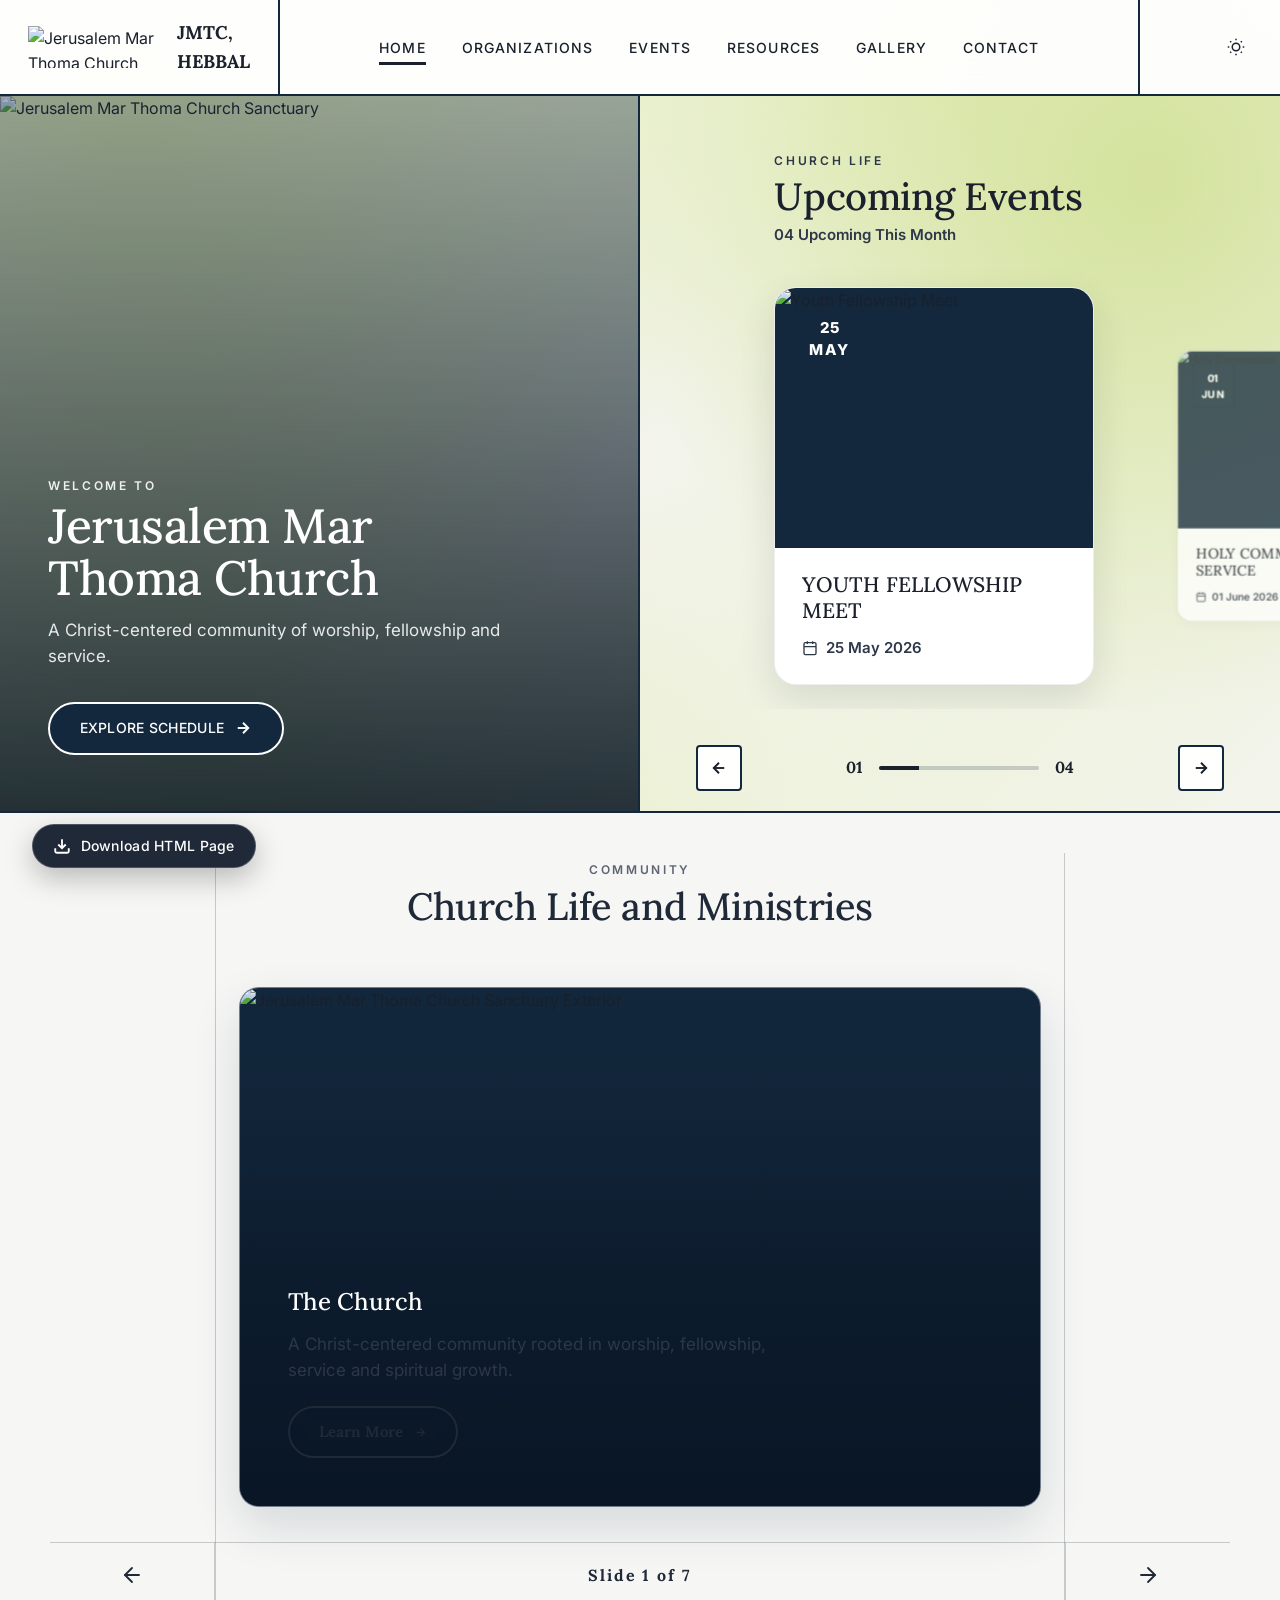
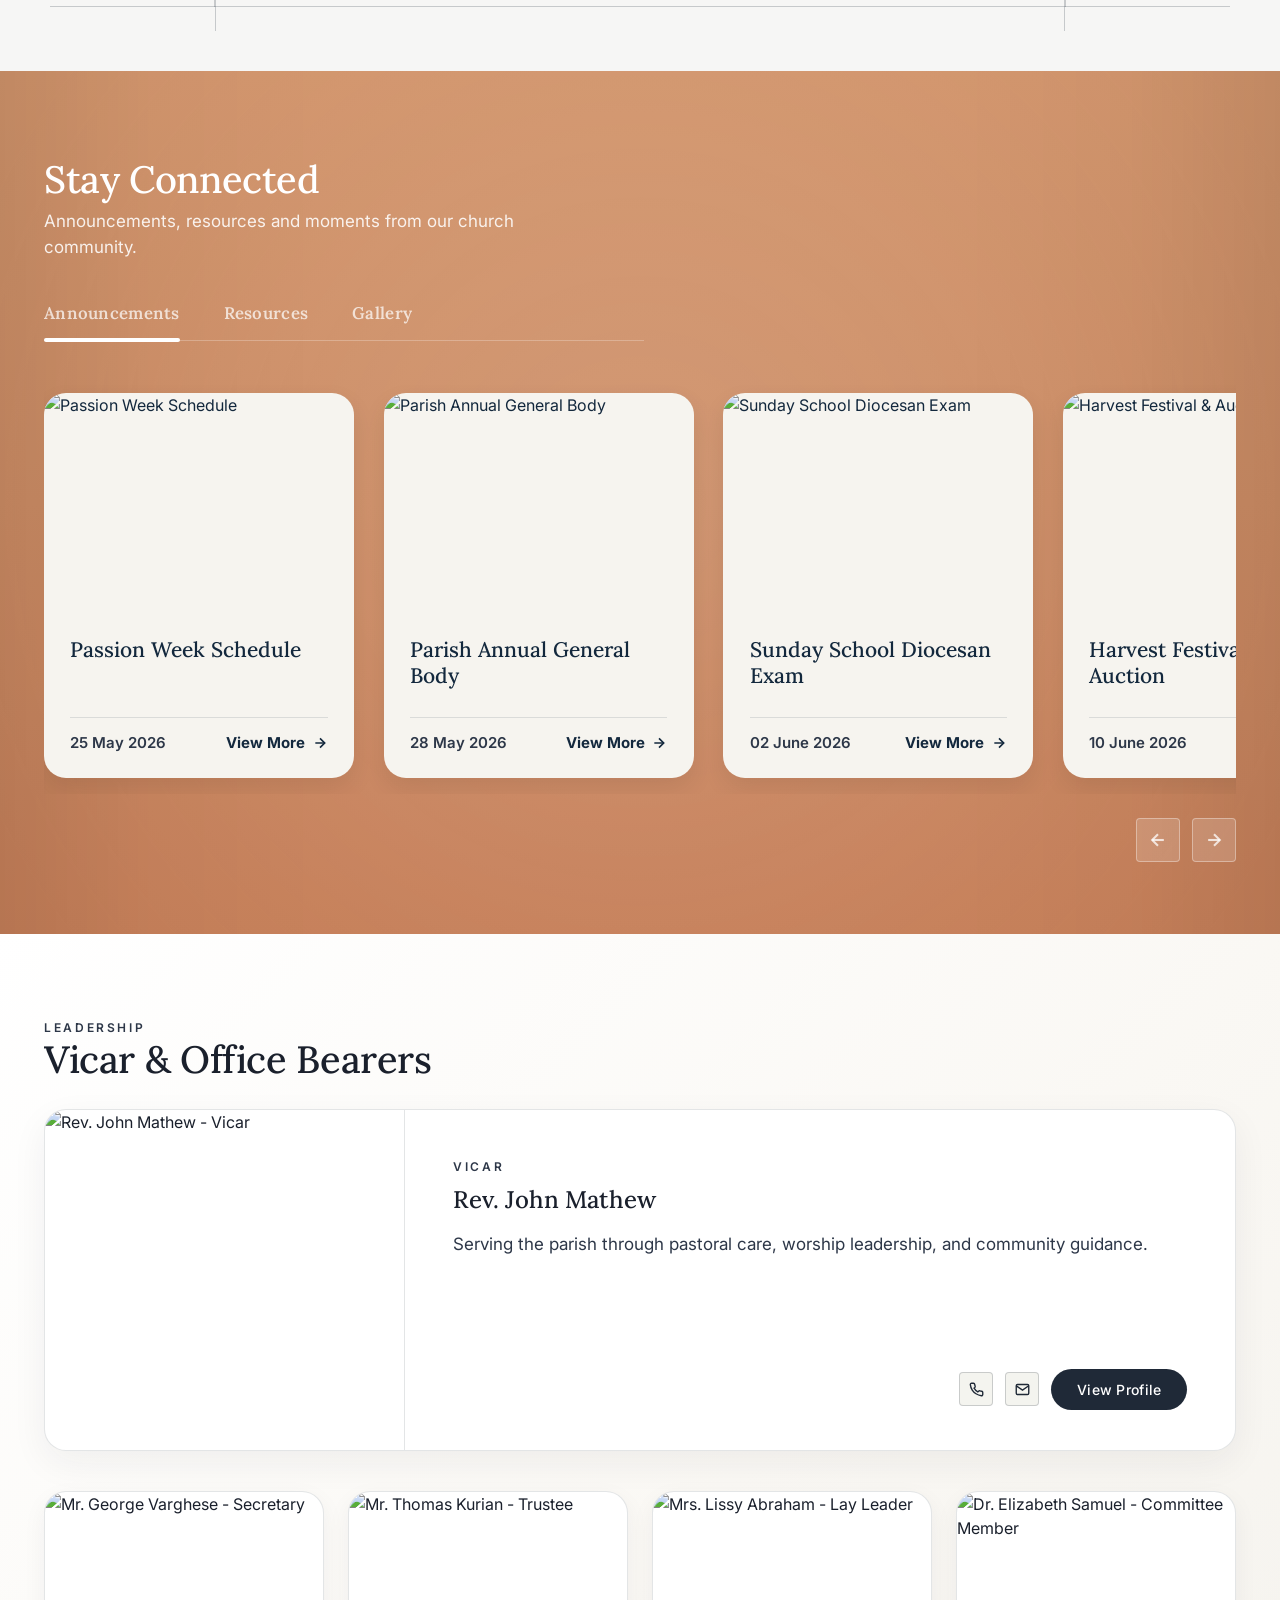
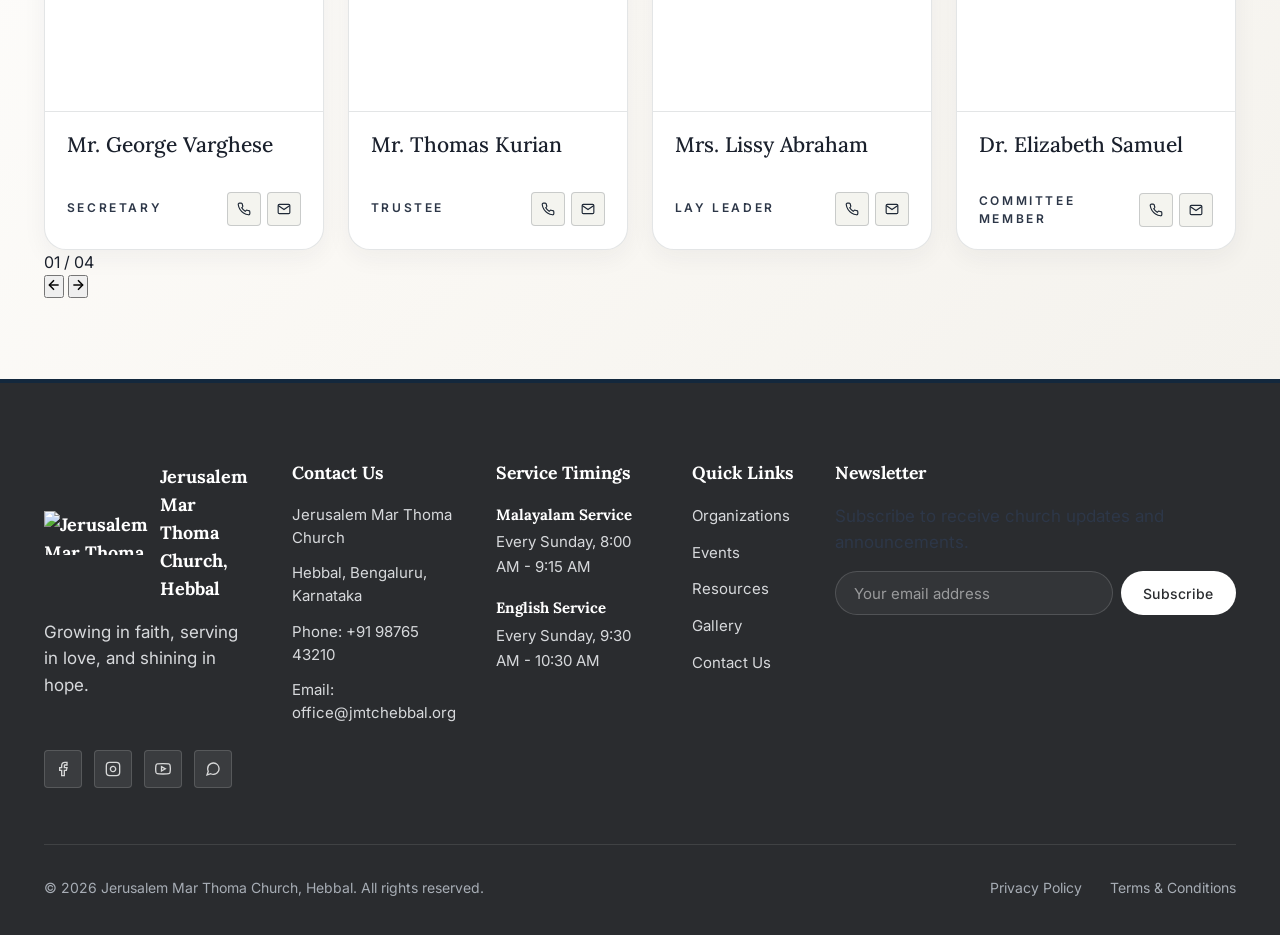
==== jmtc_hebbal_website.html @ cc69f57e "Add files via upload" ====
<!DOCTYPE html>
<html lang="en">
<head>
  <meta charset="UTF-8">
  <meta name="viewport" content="width=device-width, initial-scale=1.0">
  <title>Jerusalem Mar Thoma Church, Hebbal | Growing in Faith, Serving in Love</title>
  <meta name="description" content="Welcome to Jerusalem Mar Thoma Church, Hebbal. A serene, welcoming parish family growing in faith, serving in love, and shining in hope.">
  
  <!-- Google Fonts: Lora (Primary Display / Headings) & Inter (UI / Body) -->
  <link rel="preconnect" href="https://fonts.googleapis.com">
  <link rel="preconnect" href="https://fonts.gstatic.com" crossorigin>
  <link href="https://fonts.googleapis.com/css2?family=Lora:ital,wght@0,400;0,500;0,600;0,700;1,400;1,500&family=Inter:wght@400;500;600;700&display=swap" rel="stylesheet">
  
  <!-- Complete Standalone Stylesheet -->
  <style>
/* ==========================================================================
   ST. THOMAS MAR THOMA CHURCH - PREMIUM EDITORIAL WELLNESS DESIGN SYSTEM
   ========================================================================== */

:root {
  --color-bg-primary: rgba(221, 233, 168, 0.85);
  --color-bg-secondary: #F4F4EF;
  --color-dark-surface: #13283D;
  --color-text-primary: #1A202C;
  --color-text-secondary: #2D3748;
  --color-border: #13283D;
  --color-card-bg: rgba(255, 255, 255, 0.95);
  --color-accent-highlight: #C4D97A;

  --color-btn-primary-bg: #1F2937;
  --color-btn-primary-text: #FFFFFF;
  --color-btn-primary-hover: #111827;

  --font-heading: 'Lora', Georgia, serif;
  --font-body: 'Inter', system-ui, -apple-system, BlinkMacSystemFont, 'Segoe UI', Roboto, sans-serif;

  --container-max-width: 1240px;
  --radius-sm: 4px;
  --radius-md: 8px;
  --radius-lg: 22px;
  --radius-pill: 9999px;

  --shadow-sm: 0 4px 14px rgba(31, 41, 55, 0.04);
  --shadow-md: 0 8px 30px rgba(31, 41, 55, 0.08);
  --shadow-lg: 0 16px 42px rgba(31, 41, 55, 0.14);

  --transition-fast: 0.2s cubic-bezier(0.16, 1, 0.3, 1);
  --transition-medium: 0.35s cubic-bezier(0.16, 1, 0.3, 1);
}

[data-theme="dark"] {
  --color-bg-primary: #44496B;
  --color-bg-secondary: #44496B;
  --color-dark-surface: #69514C;
  --color-text-primary: #FFFFFF;
  --color-text-secondary: #E2E8F0;
  --color-text-muted: rgba(255, 255, 255, 0.65);
  --color-border: #C9ADA7;
  --color-card-bg: #69514C;
  --color-accent-highlight: #F2CCB8;

  --color-btn-primary-bg: #F2CCB8;
  --color-btn-primary-text: #44496B;
  --color-btn-primary-hover: #FFFFFF;
}

*, *::before, *::after {
  box-sizing: border-box;
  margin: 0;
  padding: 0;
}

html {
  font-size: 16px;
  scroll-behavior: smooth;
  -webkit-text-size-adjust: 100%;
}

body {
  font-family: var(--font-body);
  background-color: var(--color-bg-secondary);
  color: var(--color-text-primary);
  line-height: 1.55;
  font-weight: 400;
  -webkit-font-smoothing: antialiased;
  -moz-osx-font-smoothing: grayscale;
  overflow-x: hidden;
  position: relative;
  min-height: 100vh;
  transition: background-color var(--transition-medium), color var(--transition-medium);
}

:focus-visible {
  outline: 2.5px solid var(--color-accent-highlight) !important;
  outline-offset: 3px !important;
}

body::before {
  content: '';
  position: fixed;
  inset: 0;
  z-index: -1;
  pointer-events: none;
  background: 
    radial-gradient(circle at 10% 10%, rgba(221, 233, 168, 0.85) 0%, transparent 45%),
    radial-gradient(circle at 90% 20%, rgba(196, 217, 122, 0.6) 0%, transparent 40%),
    radial-gradient(circle at 50% 50%, rgba(244, 244, 239, 0.95) 0%, transparent 60%),
    radial-gradient(circle at 15% 85%, rgba(221, 233, 168, 0.7) 0%, transparent 45%),
    linear-gradient(135deg, #F4F4EF 0%, #E8F0C8 45%, #F4F4EF 100%);
  background-attachment: fixed;
}

[data-theme="dark"] body::before {
  background: 
    radial-gradient(circle at 25% 15%, rgba(105, 81, 76, 0.4) 0%, transparent 50%),
    radial-gradient(circle at 85% 10%, rgba(68, 73, 107, 0.8) 0%, transparent 45%),
    radial-gradient(circle at 55% 55%, rgba(171, 144, 139, 0.3) 0%, transparent 55%),
    linear-gradient(135deg, #44496B 0%, #383D59 50%, #44496B 100%);
  background-attachment: fixed;
}

h1, h2, h3, h4, h5, h6 {
  font-family: var(--font-heading);
  color: var(--color-text-primary);
  font-weight: 500;
  line-height: 1.1;
}

.primary-page-title, .hero-headline, .hero-overlay-title, .split-hero-title {
  font-family: var(--font-heading) !important;
  font-weight: 500 !important;
  font-size: 48px !important;
  line-height: 1.08 !important;
  letter-spacing: -0.01em !important;
}

@media (max-width: 767px) {
  .primary-page-title, .hero-headline, .hero-overlay-title, .split-hero-title { font-size: 38px !important; line-height: 1.1 !important; }
}

.section-title, .section-header h2, .section-title-group h2, .community-editorial-title, .community-heading-editorial, .hero-events-title, .stay-connected-magazine-title, #services-heading, #team-heading, #community-heading {
  font-family: var(--font-heading) !important;
  font-weight: 500 !important;
  font-size: 38px !important;
  line-height: 1.1 !important;
  letter-spacing: -0.01em !important;
}

@media (max-width: 767px) {
  .section-title, .section-header h2, .section-title-group h2, .community-editorial-title, .community-heading-editorial, .hero-events-title, .stay-connected-magazine-title, #services-heading, #team-heading, #community-heading { font-size: 32px !important; line-height: 1.1 !important; }
}

.chapter-title-editorial, .community-showcase-frame h3, .overlay-title, .vicar-name {
  font-family: var(--font-heading) !important;
  font-size: 24px !important;
  font-weight: 500 !important;
  line-height: 1.2 !important;
}

/* Event & Leadership Card Titles: Desktop 21px, Mobile 20px, Lora Weight 500, Fixed Title Height for Alignment */
.hero-event-card-title, .mag-card-title, .bearer-name {
  font-family: var(--font-heading) !important;
  font-size: 21px !important;
  font-weight: 500 !important;
  line-height: 1.25 !important;
  color: var(--color-text-primary);
  margin-bottom: 0 !important;
  min-height: 56px !important;
  display: flex;
  align-items: flex-start;
}

@media (max-width: 767px) {
  .hero-event-card-title, .mag-card-title, .bearer-name {
    font-size: 20px !important;
    min-height: 52px !important;
  }
}

.sub-title, .sub-label-eyebrow, .hero-eyebrow, .hero-eyebrow-text, .eyebrow-label, .community-eyebrow-editorial, .brand-category, .vicar-role, .bearer-role {
  font-family: var(--font-body) !important;
  font-size: 12px !important;
  font-weight: 600 !important;
  letter-spacing: 0.22em !important;
  text-transform: uppercase !important;
  color: var(--color-text-secondary);
}

p, .body-text, .hero-subtitle, .hero-subcopy, .chapter-desc-editorial, .overlay-description, .community-showcase-frame p, .stay-connected-magazine-subcopy, .vicar-bio, .mag-card-excerpt {
  font-family: var(--font-body) !important;
  font-size: 17px !important;
  font-weight: 400 !important;
  line-height: 1.55 !important;
  color: var(--color-text-secondary);
}

.events-count-text, .hero-event-date-row, .mag-card-meta, .mag-card-link, .service-time, .badge-day, .badge-month {
  font-family: var(--font-body) !important;
  font-size: 15px !important;
  line-height: 1.5 !important;
}

p { color: var(--color-text-secondary); font-size: 1rem; margin-bottom: 1rem; }
p:last-child { margin-bottom: 0; }

.btn, button, .hero-cta-btn, .floating-download-btn, .btn-vicar-primary-cta {
  font-family: var(--font-body) !important;
  font-weight: 500 !important;
  font-size: 14px !important;
  letter-spacing: 0.02em !important;
}

.nav-link, .brand-title, .magazine-nav-tab {
  font-family: var(--font-body) !important;
  font-size: 14px !important;
  font-weight: 500 !important;
  letter-spacing: 0.08em !important;
}
a { color: var(--color-text-primary); text-decoration: none; transition: color var(--transition-fast); }
img { max-width: 100%; height: auto; display: block; object-fit: cover; }

.container {
  width: 100%;
  max-width: var(--container-max-width);
  margin-left: auto;
  margin-right: auto;
  padding-left: 1.5rem;
  padding-right: 1.5rem;
}

.section-padding { padding-top: 5rem; padding-bottom: 5rem; }

.btn {
  display: inline-flex;
  align-items: center;
  justify-content: center;
  gap: 0.5rem;
  font-family: var(--font-heading);
  font-size: 0.9375rem;
  font-weight: 700;
  padding: 0.8rem 1.6rem;
  border-radius: var(--radius-pill);
  border: 2px solid var(--color-border);
  cursor: pointer;
  transition: all var(--transition-fast);
  white-space: nowrap;
}

.btn-primary { background-color: var(--color-btn-primary-bg); color: var(--color-btn-primary-text); }
.btn-primary:hover { background-color: var(--color-btn-primary-hover); color: #FFFFFF; transform: translateY(-2px); }

[data-theme="dark"] .btn-primary { background-color: #F2CCB8; color: #44496B; border-color: #F2CCB8; }
[data-theme="dark"] .btn-primary:hover { background-color: #FFFFFF; color: #44496B; }

/* Grid Navbar */
.grid-navbar {
  position: sticky; top: 0; left: 0; right: 0; z-index: 1000;
  background-color: var(--color-card-bg);
  backdrop-filter: blur(20px); -webkit-backdrop-filter: blur(20px);
  border-bottom: 2px solid var(--color-border);
}
[data-theme="dark"] .grid-navbar { background-color: #3A3E5B; border-bottom-color: rgba(201, 173, 167, 0.25); }

.nav-grid-container { display: grid; grid-template-columns: 280px 1fr 140px; align-items: stretch; width: 100%; }
.nav-grid-cell { padding: 1.15rem 1.75rem; display: flex; align-items: center; border-right: 2px solid var(--color-border); }
[data-theme="dark"] .nav-grid-cell { border-right-color: rgba(201, 173, 167, 0.25); }
.nav-grid-cell:last-child { border-right: none; justify-content: flex-end; }
.brand-logo { display: flex; align-items: center; gap: 0.85rem; }
.brand-logo-img { height: 42px; width: auto; object-fit: contain; }
.brand-name { font-family: var(--font-heading); font-weight: 800; font-size: 1.15rem; color: var(--color-text-primary); text-transform: uppercase; }
[data-theme="dark"] .brand-name { color: #FFFFFF; }
.nav-grid-menu { justify-content: center; }
.nav-menu { display: flex; align-items: center; gap: 2.25rem; list-style: none; }
.nav-link { font-family: var(--font-heading); font-size: 0.9375rem; font-weight: 700; text-transform: uppercase; letter-spacing: 0.06em; color: var(--color-text-primary); position: relative; padding: 0.35rem 0; }
[data-theme="dark"] .nav-link { color: #FFFFFF; }
[data-theme="dark"] .nav-link:hover, [data-theme="dark"] .nav-link.active { color: #F2CCB8; }
.nav-link.active::after { content: ''; position: absolute; bottom: -4px; left: 0; width: 100%; height: 3px; background-color: var(--color-text-primary); }
[data-theme="dark"] .nav-link.active::after { background-color: #F2CCB8; }
.nav-grid-actions { gap: 0.85rem; }
.theme-toggle-btn { width: 32px; height: 32px; padding: 0; border: none !important; background: transparent !important; box-shadow: none !important; display: inline-flex; align-items: center; justify-content: center; cursor: pointer; color: var(--color-text-primary); transition: color 0.2s ease, transform 0.2s ease; }
[data-theme="dark"] .theme-toggle-btn { background: transparent !important; border: none !important; color: #FFFFFF; }
.theme-toggle-btn:hover { background: transparent !important; color: #D89169; transform: scale(1.12); }
[data-theme="dark"] .theme-toggle-btn:hover { background: transparent !important; color: #F2CCB8; transform: scale(1.12); }
.sun-icon { display: block; } .moon-icon { display: none; }
[data-theme="dark"] .sun-icon { display: none; } [data-theme="dark"] .moon-icon { display: block; }
.hamburger-toggle { display: none; background: none; border: none; cursor: pointer; color: var(--color-text-primary); }
[data-theme="dark"] .hamburger-toggle { color: #FFFFFF; }

.mobile-menu-drawer { display: none; position: fixed; top: 4.5rem; left: 0; right: 0; background: var(--color-card-bg); padding: 1.75rem; z-index: 999; flex-direction: column; gap: 1.25rem; }
[data-theme="dark"] .mobile-menu-drawer { background: #3A3E5B; }
.mobile-menu-drawer.open { display: flex; }
.mobile-menu-list { list-style: none; display: flex; flex-direction: column; gap: 1rem; }

/* Split Hero Section */
.split-hero-section { width: 100%; border-bottom: 2px solid var(--color-border); }
[data-theme="dark"] .split-hero-section { background-color: #44496B; border-bottom-color: rgba(201, 173, 167, 0.25); }
.split-hero-grid { display: grid; grid-template-columns: 50% 50%; min-height: 640px; }
.hero-left-col { border-right: 2px solid var(--color-border); position: relative; overflow: hidden; display: flex; }
[data-theme="dark"] .hero-left-col { border-right-color: rgba(201, 173, 167, 0.25); }
.hero-image-wrap { position: relative; width: 100%; height: 100%; min-height: 640px; display: flex; align-items: flex-end; padding: 3.5rem 3rem; }
.hero-church-img { position: absolute; inset: 0; width: 100%; height: 100%; object-fit: cover; }
.hero-dark-gradient-overlay { position: absolute; inset: 0; background: linear-gradient(180deg, rgba(19, 40, 61, 0.38) 0%, rgba(10, 22, 35, 0.88) 100%); pointer-events: none; }
[data-theme="dark"] .hero-dark-gradient-overlay { background: linear-gradient(180deg, rgba(68, 73, 107, 0.35) 0%, rgba(46, 49, 63, 0.92) 100%); }
.hero-left-content { position: relative; z-index: 2; color: #FFFFFF; max-width: 480px; }
.hero-eyebrow-text { font-family: var(--font-heading); font-size: 1.15rem; color: rgba(255, 255, 255, 0.9); margin-bottom: 0.25rem; display: block; }
.hero-overlay-title { font-family: var(--font-heading); font-size: clamp(2.3rem, 3.8vw, 3.4rem); font-weight: 800; color: #FFFFFF; line-height: 1.08; margin-bottom: 0.85rem; }
.hero-subtitle { font-size: 1.05rem; color: rgba(255, 255, 255, 0.88); margin-bottom: 2rem; }
[data-theme="dark"] .hero-subtitle { color: rgba(255, 255, 255, 0.8); }

.hero-cta-btn { display: inline-flex; align-items: center; gap: 0.65rem; font-family: var(--font-heading); font-size: 0.9375rem; font-weight: 800; text-transform: uppercase; color: #FFFFFF; background-color: var(--color-dark-surface); border: 2px solid #FFFFFF; padding: 0.85rem 1.85rem; border-radius: var(--radius-pill); }
[data-theme="dark"] .hero-cta-btn { background-color: #F2CCB8; color: #44496B; border-color: #F2CCB8; }
.hero-cta-btn:hover { background-color: #FFFFFF; color: #13283D; }
[data-theme="dark"] .hero-cta-btn:hover { background-color: #FFFFFF; color: #44496B; }

.hero-right-col { padding: 3.5rem 0 0 0; display: flex; flex-direction: column; justify-content: space-between; background-color: var(--color-card-bg); overflow: hidden; position: relative; }
[data-theme="dark"] .hero-right-col { background-color: #44496B; }
.sub-label-eyebrow { font-size: 0.8125rem; text-transform: uppercase; letter-spacing: 0.16em; font-weight: 800; color: var(--color-text-secondary); display: block; margin-bottom: 0.35rem; }
[data-theme="dark"] .sub-label-eyebrow { color: #C9ADA7; }
.hero-events-header { padding: 0 0 0 calc((100% - 58%) / 2); margin-bottom: 1rem; }
.hero-events-title { font-size: clamp(2.1rem, 3vw, 2.7rem); font-weight: 800; color: var(--color-text-primary); margin-bottom: 0.25rem; }
[data-theme="dark"] .hero-events-title { color: #FFFFFF; }
.events-count-text { font-size: 0.9375rem; font-weight: 600; color: var(--color-text-secondary); }
[data-theme="dark"] .events-count-text { color: rgba(255, 255, 255, 0.78); }

.hero-events-carousel-viewport { overflow: hidden; width: 100%; flex-grow: 1; display: flex; align-items: center; padding: 1.5rem 0; position: relative; }
.hero-events-carousel-track { display: flex; gap: 2rem; padding-left: calc((100% - 58%) / 2); transition: transform 0.8s cubic-bezier(0.22, 1, 0.36, 1); width: 100%; align-items: center; }

.hero-event-card { flex: 0 0 58%; min-width: 320px; max-width: 420px; background-color: var(--color-bg-secondary); border: 2px solid var(--color-border); border-radius: var(--radius-md); overflow: hidden; cursor: pointer; display: flex; flex-direction: column; transform: scale(0.68); transform-origin: center center; opacity: 0.75; box-shadow: 0 4px 14px rgba(0, 0, 0, 0.05); transition: transform 0.8s cubic-bezier(0.22, 1, 0.36, 1), opacity 0.8s cubic-bezier(0.22, 1, 0.36, 1), box-shadow 0.8s cubic-bezier(0.22, 1, 0.36, 1); }
[data-theme="dark"] .hero-event-card { background-color: #69514C; border-color: rgba(201, 173, 167, 0.35); box-shadow: 0 6px 16px rgba(0, 0, 0, 0.2); }
.hero-event-card.active-center { transform: scale(1); opacity: 1; box-shadow: 0 14px 40px rgba(0, 0, 0, 0.12); }
[data-theme="dark"] .hero-event-card.active-center { box-shadow: 0 20px 45px rgba(0, 0, 0, 0.35); }
.hero-event-card.passed-prev { visibility: hidden !important; opacity: 0 !important; pointer-events: none !important; }
.hero-event-card.preview-next { visibility: visible !important; opacity: 0.75; }
.hero-event-card.active-center:hover { transform: scale(1.02); box-shadow: 0 18px 44px rgba(0, 0, 0, 0.16); }
.hero-event-card.preview-next:hover { transform: scale(0.72); opacity: 0.88; }

.hero-event-banner { position: relative; width: 100%; height: 260px; overflow: hidden; background-color: var(--color-dark-surface); border-bottom: 2px solid var(--color-border); }
[data-theme="dark"] .hero-event-banner { background-color: #44496B; border-bottom-color: rgba(201, 173, 167, 0.35); }
.hero-event-banner-img { width: 100%; height: 100%; object-fit: cover; }
.event-date-badge { position: absolute; top: 1.25rem; left: 1.25rem; z-index: 5; background-color: var(--color-dark-surface); color: #FFFFFF; border: 2px solid var(--color-border); border-radius: var(--radius-sm); padding: 0.45rem 0.75rem; display: flex; flex-direction: column; align-items: center; }
[data-theme="dark"] .event-date-badge { background-color: #AB908B; color: #FFFFFF; border-color: #F2CCB8; }
.badge-day { font-family: var(--font-heading); font-size: 1.3rem; font-weight: 800; }
.badge-month { font-family: var(--font-heading); font-size: 0.6875rem; font-weight: 800; letter-spacing: 0.08em; }

.hero-event-card-body { padding: 1.5rem 1.65rem; display: flex; flex-direction: column; gap: 0.6rem; background-color: var(--color-card-bg); }
[data-theme="dark"] .hero-event-card-body { background-color: #69514C; }
.hero-event-card-title { font-family: var(--font-heading); font-size: 1.2rem; font-weight: 800; text-transform: uppercase; color: var(--color-text-primary); }
[data-theme="dark"] .hero-event-card-title { color: #FFFFFF; }
.hero-event-date-row { display: flex; align-items: center; gap: 0.5rem; font-size: 0.9375rem; font-weight: 600; color: var(--color-text-secondary); }
[data-theme="dark"] .hero-event-date-row { color: rgba(255, 255, 255, 0.78); }

.hero-events-controls-bar { display: flex; align-items: center; justify-content: space-between; padding: 1.25rem 3.5rem; margin-top: 1rem; border-top: 2px solid var(--color-border); width: 100%; }
[data-theme="dark"] .hero-events-controls-bar { border-top-color: rgba(201, 173, 167, 0.25); }
.hero-carousel-arrow { width: 46px; height: 46px; border-radius: var(--radius-sm); background: var(--color-card-bg); border: 2px solid var(--color-border); display: flex; align-items: center; justify-content: center; cursor: pointer; color: var(--color-text-primary); }
[data-theme="dark"] .hero-carousel-arrow { background-color: #69514C; border-color: rgba(201, 173, 167, 0.4); color: #FFFFFF; }
[data-theme="dark"] .hero-carousel-arrow:hover { background-color: #F2CCB8; color: #44496B; }
.hero-carousel-progress { display: flex; align-items: center; gap: 1rem; font-family: var(--font-heading); font-weight: 800; font-size: 1rem; color: var(--color-text-primary); }
[data-theme="dark"] .hero-carousel-progress { color: #FFFFFF; }
.hero-progress-track { width: 160px; height: 4px; background-color: rgba(19, 40, 61, 0.2); border-radius: 2px; overflow: hidden; position: relative; }
[data-theme="dark"] .hero-progress-track { background-color: rgba(255, 255, 255, 0.2); }
.hero-progress-fill-bar { position: absolute; top: 0; left: 0; bottom: 0; width: 25%; background-color: var(--color-text-primary); transition: width 0.35s ease; }
[data-theme="dark"] .hero-progress-fill-bar { background-color: #F2CCB8; }

.community-story-section { position: relative; width: 100%; border-bottom: none !important; background-color: #F6F6F5; }
[data-theme="dark"] .community-story-section { background-color: #44496B; border-bottom: none !important; }
.community-gallery-container { position: relative; width: 100%; max-width: 1320px; margin: 0 auto; padding: 2.5rem 2rem 4rem 2rem; }

.community-gallery-frame { position: relative; width: 100%; max-width: 1180px; margin: 0 auto; }
.community-header-centered { text-align: center; margin-bottom: 1.5rem; padding-top: 0.5rem; display: flex; flex-direction: column; align-items: center; position: relative; z-index: 2; }
.community-eyebrow-editorial { font-size: 0.8125rem; text-transform: uppercase; letter-spacing: 0.22em; font-weight: 700; color: #5D6472; display: block; margin-bottom: 0.4rem; }
[data-theme="dark"] .community-eyebrow-editorial { color: #C9ADA7; }
.community-heading-editorial { font-size: clamp(2.4rem, 4.2vw, 3.6rem); font-weight: 800; color: #1F2937; line-height: 1.1; letter-spacing: -0.025em; }
[data-theme="dark"] .community-heading-editorial { color: #FFFFFF; }

.gallery-grid-line { position: absolute; background-color: rgba(31, 41, 55, 0.22); z-index: 1; pointer-events: none; }
[data-theme="dark"] .gallery-grid-line { background-color: rgba(201, 173, 167, 0.35); }
.gallery-grid-line.line-v-left { left: 14%; top: 0; bottom: -24px; width: 1px; }
.gallery-grid-line.line-v-right { right: 14%; top: 0; bottom: -24px; width: 1px; }
.gallery-grid-line.line-h-mid { bottom: 64px; left: 0; right: 0; height: 1px; }
.gallery-grid-line.line-h-bottom { bottom: 0; left: 0; right: 0; height: 1px; }

.gallery-showcase-stage { padding: 2.25rem 0; display: flex; justify-content: center; width: 100%; }
.community-showcase-frame { position: relative; width: 68%; max-width: 900px; height: 520px; border-radius: 20px; overflow: hidden; box-shadow: 0 20px 48px rgba(19, 40, 61, 0.14); border: 1px solid rgba(255, 255, 255, 0.4); background-color: #13283D; z-index: 2; }
[data-theme="dark"] .community-showcase-frame { box-shadow: 0 24px 50px rgba(0, 0, 0, 0.4); border-color: rgba(201, 173, 167, 0.35); background-color: #2E313F; }

.community-story-chapter { position: absolute; inset: 0; width: 100%; height: 100%; opacity: 0; visibility: hidden; pointer-events: none; transition: opacity 0.85s cubic-bezier(0.22, 1, 0.36, 1), visibility 0.85s ease; }
.community-story-chapter.active-chapter { opacity: 1; visibility: visible; position: relative; pointer-events: auto; }
.community-showcase-img { width: 100%; height: 100%; object-fit: cover; object-position: center; transform: scale(1.04); transition: transform 1s cubic-bezier(0.22, 1, 0.36, 1); }
.community-story-chapter.active-chapter .community-showcase-img { transform: scale(1); }

.community-image-overlay { position: absolute; inset: 0; z-index: 2; background: linear-gradient(to top, rgba(8, 20, 35, 0.92) 0%, rgba(8, 20, 35, 0.60) 45%, rgba(8, 20, 35, 0.20) 75%, rgba(8, 20, 35, 0.05) 100%); pointer-events: none; }
[data-theme="dark"] .community-image-overlay { background: linear-gradient(to top, rgba(26, 28, 42, 0.94) 0%, rgba(26, 28, 42, 0.65) 45%, rgba(26, 28, 42, 0.25) 75%, rgba(26, 28, 42, 0.05) 100%); }

.community-showcase-content { position: absolute; left: 48px; bottom: 48px; right: 48px; z-index: 3; max-width: 500px; text-align: left; color: #FFFFFF; }
.chapter-num-editorial { display: none !important; }
.chapter-title-editorial { font-size: clamp(2.1rem, 3.2vw, 3rem); font-weight: 800; color: #FFFFFF; margin-bottom: 0.85rem; line-height: 1.1; text-align: left; }
.chapter-desc-editorial { font-size: 1.05rem; color: rgba(255, 255, 255, 0.9); line-height: 1.6; margin-bottom: 1.4rem; max-width: 480px; text-align: left; }
.showcase-cta { display: inline-flex; align-items: center; gap: 0.45rem; font-family: var(--font-heading); font-size: 0.8125rem; font-weight: 600; color: #FFFFFF; background-color: rgba(255, 255, 255, 0.14); backdrop-filter: blur(8px); border: 1.2px solid rgba(255, 255, 255, 0.55); padding: 0.45rem 1.15rem; border-radius: var(--radius-pill); cursor: pointer; transition: all var(--transition-fast); text-decoration: none; white-space: nowrap; }
.showcase-cta:hover { background-color: #FFFFFF; color: #1F2937; border-color: #FFFFFF; transform: translateY(-1px); }

.gallery-nav-dock { display: flex; width: 100%; max-width: 1180px; margin: 0 auto; height: 64px; position: relative; z-index: 2; }
.gallery-nav-cell { height: 100%; display: flex; align-items: center; justify-content: center; background: transparent; border: none; color: #1F2937; transition: background-color 0.25s ease, color 0.25s ease; }
[data-theme="dark"] .gallery-nav-cell { color: #FFFFFF; }
.gallery-nav-cell.cell-left { width: 14%; cursor: pointer; border-right: 1px solid rgba(31, 41, 55, 0.22); }
[data-theme="dark"] .gallery-nav-cell.cell-left { border-right-color: rgba(201, 173, 167, 0.35); }
.gallery-nav-cell.cell-left:hover { background-color: rgba(31, 41, 55, 0.08); }
[data-theme="dark"] .gallery-nav-cell.cell-left:hover { background-color: rgba(201, 173, 167, 0.15); }
.gallery-nav-cell.cell-center { flex-grow: 1; }
.gallery-nav-cell.cell-right { width: 14%; cursor: pointer; border-left: 1px solid rgba(31, 41, 55, 0.22); }
[data-theme="dark"] .gallery-nav-cell.cell-right { border-left-color: rgba(201, 173, 167, 0.35); }
.gallery-nav-cell.cell-right:hover { background-color: rgba(31, 41, 55, 0.08); }
[data-theme="dark"] .gallery-nav-cell.cell-right:hover { background-color: rgba(201, 173, 167, 0.15); }

.community-counter { font-family: var(--font-heading); font-size: 1rem; font-weight: 700; letter-spacing: 0.12em; color: #1F2937; }
[data-theme="dark"] .community-counter { color: #FFFFFF; }
.community-arrow-btn { width: 46px; height: 46px; border-radius: 999px; background-color: #FFFFFF; border: 1px solid rgba(31, 41, 55, 0.14); color: #1F2937; display: inline-flex; align-items: center; justify-content: center; cursor: pointer; transition: background-color 0.25s ease, color 0.25s ease; }
.community-arrow-btn:hover { background-color: #1F2937; color: #FFFFFF; }
[data-theme="dark"] .community-arrow-btn { background-color: #69514C; border-color: rgba(201, 173, 167, 0.35); color: #FFFFFF; }
[data-theme="dark"] .community-arrow-btn:hover { background-color: #F2CCB8; color: #44496B; }

.community-pill-cta { display: inline-flex; align-items: center; gap: 0.65rem; font-family: var(--font-heading); font-size: 0.9375rem; font-weight: 700; color: #1F2937; background-color: transparent; border: 2px solid #1F2937; padding: 0.8rem 1.85rem; border-radius: var(--radius-pill); cursor: pointer; }
[data-theme="dark"] .community-pill-cta { color: #FFFFFF; border-color: #C9ADA7; }
[data-theme="dark"] .community-pill-cta:hover { background-color: #C9ADA7; color: #44496B; }

.chapter-visual-right { width: 100%; height: 440px; overflow: hidden; border-radius: var(--radius-lg); box-shadow: 0 20px 45px rgba(31, 41, 55, 0.12); border: 2px solid var(--color-border); }
[data-theme="dark"] .chapter-visual-right { border-color: rgba(201, 173, 167, 0.35); box-shadow: 0 20px 45px rgba(0, 0, 0, 0.35); }
.community-floating-image { width: 100%; height: 100%; object-fit: cover; }

.community-nav-top-right { display: flex; align-items: center; justify-content: flex-end; margin-bottom: 1.25rem; width: 100%; max-width: 1140px; }
.community-nav-arrows { display: flex; align-items: center; gap: 0.75rem; }
.community-arrow-btn { width: 44px; height: 44px; border-radius: 999px; background-color: #FFFFFF; border: 1px solid rgba(31, 41, 55, 0.14); color: #1F2937; display: inline-flex; align-items: center; justify-content: center; cursor: pointer; box-shadow: 0 2px 8px rgba(31, 41, 55, 0.04); transition: all 0.25s ease; }
.community-arrow-btn svg { display: block; width: 18px; height: 18px; flex-shrink: 0; }
.community-arrow-btn:hover { background-color: #1F2937; color: #FFFFFF; border-color: #1F2937; transform: translateY(-1px); box-shadow: 0 6px 16px rgba(31, 41, 55, 0.14); }
[data-theme="dark"] .community-arrow-btn { background-color: #69514C; border: 1px solid rgba(201, 173, 167, 0.35); color: #FFFFFF; }
[data-theme="dark"] .community-arrow-btn:hover { background-color: #F2CCB8; color: #44496B; border-color: #F2CCB8; }

/* Stay Connected Section */
.stay-connected-section { position: relative; width: 100%; border: none !important; background: transparent; }
[data-theme="dark"] .stay-connected-section { border: none !important; }
.stay-connected-viewport { position: relative; width: 100%; padding: 5.5rem 0 4.5rem 0; background: linear-gradient(180deg, #D2956C 0%, #CC8B63 50%, #C67F59 100%); color: #FFFFFF; overflow: hidden; }
.stay-connected-viewport::before { content: ""; position: absolute; inset: 0; background: linear-gradient(90deg, rgba(0, 0, 0, 0.08) 0%, rgba(0, 0, 0, 0.02) 12%, transparent 25%, transparent 75%, rgba(0, 0, 0, 0.02) 88%, rgba(0, 0, 0, 0.08) 100%); pointer-events: none; z-index: 1; }
.stay-connected-viewport::after { content: ""; position: absolute; top: 50%; left: 50%; width: 120%; height: 140%; transform: translate(-50%, -50%) scale(1); background: radial-gradient(circle at center, rgba(255, 255, 255, 0.10) 0%, rgba(255, 255, 255, 0.06) 30%, rgba(255, 255, 255, 0.02) 55%, transparent 75%); pointer-events: none; z-index: 1; animation: ambientGlowPulse 10s ease-in-out infinite alternate; }
@keyframes ambientGlowPulse { 0% { transform: translate(-50%, -50%) scale(1); opacity: 0.8; } 100% { transform: translate(-50%, -50%) scale(1.1); opacity: 1; } }
[data-theme="dark"] .stay-connected-viewport { background: linear-gradient(180deg, #69514C 0%, #5E4742 50%, #543E3A 100%); }
[data-theme="dark"] .stay-connected-viewport::after { background: radial-gradient(circle at center, rgba(242, 204, 184, 0.12) 0%, rgba(242, 204, 184, 0.07) 30%, rgba(242, 204, 184, 0.02) 55%, transparent 75%); }
.stay-connected-container { position: relative; display: flex; flex-direction: column; align-items: flex-start; z-index: 2; }
.stay-connected-header-left { text-align: left; max-width: 100%; margin-bottom: 2.75rem; width: 100%; }
.stay-connected-magazine-title { font-size: clamp(2.4rem, 4.2vw, 3.5rem); font-weight: 800; color: #FFFFFF; margin-bottom: 0.4rem; }
.stay-connected-magazine-subcopy { font-size: 1.0625rem; color: rgba(255, 255, 255, 0.88); max-width: 500px; margin-bottom: 2.25rem; }
[data-theme="dark"] .stay-connected-magazine-subcopy { color: rgba(255, 255, 255, 0.8); }
.stay-connected-magazine-nav { display: flex; align-items: center; gap: 2.75rem; border-bottom: 1.5px solid rgba(255, 255, 255, 0.25); padding-bottom: 0.65rem; width: 100%; max-width: 600px; }
.stay-connected-mag-tab { background: transparent !important; border: none !important; padding: 0.35rem 0; cursor: pointer; position: relative; color: rgba(255, 255, 255, 0.72); }
[data-theme="dark"] .stay-connected-mag-tab { color: rgba(255, 255, 255, 0.65); }
.mag-tab-text { font-family: var(--font-heading); font-size: 1.05rem; font-weight: 600; }
[data-theme="dark"] .stay-connected-mag-tab.active { color: #FFFFFF; }
.mag-active-underline { position: absolute; bottom: -0.75rem; left: 0; width: 100%; height: 3.5px; background-color: #FFFFFF; border-radius: 2px; opacity: 0; transform: scaleX(0); }
[data-theme="dark"] .mag-active-underline { background-color: #F2CCB8; }
.stay-connected-mag-tab.active .mag-active-underline { opacity: 1; transform: scaleX(1); animation: magPulse 2.5s ease-in-out infinite; }
@keyframes magPulse { 0% { opacity: 1; } 50% { opacity: 0.6; } 100% { opacity: 1; } }

.stay-connected-carousel-stage { width: 100%; position: relative; }
.stay-connected-mag-panel { display: none; opacity: 0; transform: translateY(12px); transition: opacity 0.5s ease; }
.stay-connected-mag-panel.active-panel { display: block; opacity: 1; transform: translateY(0); }
.mag-carousel-viewport { overflow: hidden; width: 100%; padding: 0.5rem 0 1rem 0; }
.mag-carousel-track { display: flex; gap: 1.85rem; transition: transform 0.5s cubic-bezier(0.25, 1, 0.5, 1); width: 100%; }

.mag-content-card { flex: 0 0 310px; max-width: 330px; background-color: #F6F4EF; color: #13283D; border-radius: var(--radius-lg); border: none !important; box-shadow: 0 10px 24px rgba(0, 0, 0, 0.08); overflow: hidden; cursor: pointer; display: flex; flex-direction: column; transition: transform 0.35s ease; }
[data-theme="dark"] .mag-content-card { background-color: #FFFFFF; color: #44496B; box-shadow: 0 12px 30px rgba(0, 0, 0, 0.25); }
.mag-card-hero-image-wrap { width: 100%; height: 220px; overflow: hidden; position: relative; }
.mag-card-img { width: 100%; height: 100%; object-fit: cover; }
.mag-card-body { padding: 1.5rem 1.65rem; display: flex; flex-direction: column; justify-content: space-between; flex-grow: 1; gap: 1.5rem; }
.mag-card-title { font-family: var(--font-heading); font-size: 1.2rem; font-weight: 800; color: #13283D; }
[data-theme="dark"] .mag-card-title { color: #44496B; }
.mag-card-footer-row { display: flex; align-items: center; justify-content: space-between; padding-top: 0.85rem; border-top: 1.5px solid rgba(19, 40, 61, 0.12); }
[data-theme="dark"] .mag-card-footer-row { border-top-color: rgba(105, 81, 76, 0.15); }
.mag-card-meta { font-size: 0.84375rem; font-weight: 600; color: var(--color-text-secondary); }
[data-theme="dark"] .mag-card-meta { color: #69514C; }
.mag-card-link { display: inline-flex; align-items: center; gap: 0.4rem; font-family: var(--font-heading); font-size: 0.875rem; font-weight: 700; color: #13283D; }
[data-theme="dark"] .mag-card-link { color: #44496B; }
[data-theme="dark"] .mag-content-card:hover .mag-card-link { color: #F2CCB8; }

.mag-carousel-controls { display: flex; align-items: center; justify-content: flex-end; gap: 0.75rem; margin-top: 1.5rem; width: 100%; }
.mag-arrow-btn { width: 44px; height: 44px; border-radius: var(--radius-sm); background: rgba(255, 255, 255, 0.15); border: 1.5px solid rgba(255, 255, 255, 0.35); display: flex; align-items: center; justify-content: center; cursor: pointer; color: rgba(255, 255, 255, 0.75); }
[data-theme="dark"] .mag-arrow-btn { background-color: rgba(255, 255, 255, 0.15); border-color: rgba(255, 255, 255, 0.35); color: #FFFFFF; }
[data-theme="dark"] .mag-arrow-btn:hover { background-color: #F2CCB8; color: #44496B; }

/* Leadership Section */
.team-section { position: relative; width: 100%; border-bottom: 2px solid var(--color-border); background: linear-gradient(135deg, #ffffff 0%, #faf8f4 55%, #f4f2ed 100%); }
[data-theme="dark"] .team-section { background: linear-gradient(135deg, #44496B 0%, #69514C 100%); border-bottom-color: rgba(201, 173, 167, 0.25); }

.vicar-hero-card { background-color: #FFFFFF; border: 1.5px solid rgba(31, 41, 55, 0.12); border-radius: var(--radius-lg); box-shadow: 0 12px 36px rgba(31, 41, 55, 0.06); overflow: hidden; display: grid; grid-template-columns: 360px 1fr; margin-bottom: 2.5rem; }
[data-theme="dark"] .vicar-hero-card { background-color: #FFFFFF; border-color: rgba(255, 255, 255, 0.2); box-shadow: 0 16px 40px rgba(0, 0, 0, 0.25); }
.vicar-image-wrap { width: 100%; height: 100%; min-height: 340px; border-right: 1.5px solid rgba(31, 41, 55, 0.12); }
.vicar-image { width: 100%; height: 100%; object-fit: cover; }
.vicar-info { padding: 3rem 3rem 2.5rem 3rem; display: flex; flex-direction: column; justify-content: center; }
.vicar-role { font-size: 0.8125rem; text-transform: uppercase; letter-spacing: 0.14em; font-weight: 700; color: var(--color-text-secondary); margin-bottom: 0.6rem; }
[data-theme="dark"] .vicar-role { color: #AB908B; }
.vicar-name { font-size: clamp(2rem, 3.2vw, 2.65rem); margin-bottom: 1rem; }
[data-theme="dark"] .vicar-name { color: #44496B; }
.vicar-bio { font-size: 1.0625rem; margin-bottom: 2rem; }
[data-theme="dark"] .vicar-bio { color: #69514C; }
.vicar-actions-row { display: flex; align-items: center; gap: 0.75rem; margin-top: auto; align-self: flex-end; }

.btn-vicar-primary-cta { font-family: var(--font-heading); font-size: 0.9375rem; font-weight: 700; color: #FFFFFF !important; background-color: #1F2937 !important; border: none !important; padding: 0.75rem 1.6rem !important; border-radius: 9999px !important; cursor: pointer; white-space: nowrap; }
[data-theme="dark"] .btn-vicar-primary-cta { background-color: #F2CCB8 !important; color: #44496B !important; }
[data-theme="dark"] .btn-vicar-primary-cta:hover { background-color: #FFFFFF !important; color: #44496B !important; }

.bearers-grid { display: grid; grid-template-columns: repeat(4, 1fr); gap: 1.5rem; }
.bearer-card { background-color: #FFFFFF; border: 1.5px solid rgba(31, 41, 55, 0.12); border-radius: var(--radius-lg); box-shadow: 0 8px 24px rgba(31, 41, 55, 0.05); overflow: hidden; display: flex; flex-direction: column; transition: transform 0.2s ease; }
[data-theme="dark"] .bearer-card { background-color: #FFFFFF; border-color: rgba(255, 255, 255, 0.2); box-shadow: 0 10px 28px rgba(0, 0, 0, 0.2); }
.bearer-image-wrap { width: 100%; height: 220px; overflow: hidden; border-bottom: 1.5px solid rgba(31, 41, 55, 0.12); }
.bearer-image { width: 100%; height: 100%; object-fit: cover; }
.bearer-info { padding: 1.25rem 1.35rem; display: flex; flex-direction: column; }
.bearer-name { font-family: var(--font-heading); font-size: 1.1rem; font-weight: 800; margin-bottom: 0.15rem; }
[data-theme="dark"] .bearer-name { color: #44496B; }
.bearer-role-row { display: flex; align-items: center; justify-content: space-between; margin-top: 0.25rem; }
.bearer-role { font-size: 0.875rem; color: var(--color-text-secondary); font-weight: 600; }
[data-theme="dark"] .bearer-role { color: #69514C; }
.bearer-actions { display: flex; align-items: center; gap: 0.4rem; }
.icon-btn-action { width: 34px; height: 34px; border-radius: var(--radius-sm); background-color: #F4F4EF; border: 1.5px solid rgba(31, 41, 55, 0.2); display: flex; align-items: center; justify-content: center; color: #1F2937; }
[data-theme="dark"] .icon-btn-action { background-color: #F4F4EF; border-color: rgba(68, 73, 107, 0.2); color: #44496B; }
[data-theme="dark"] .icon-btn-action:hover { background-color: #44496B; color: #FFFFFF; }

/* Footer */
.site-footer { background-color: #2A2C2F; color: #D7D9DC; border-top: 2px solid var(--color-border); padding-top: 5rem; padding-bottom: 2.25rem; }
[data-theme="dark"] .site-footer { background-color: #2E313F; color: rgba(255, 255, 255, 0.8); border-top-color: rgba(201, 173, 167, 0.25); }
.footer-grid { display: grid; grid-template-columns: 2fr 1.5fr 1.5fr 1fr 2fr; gap: 2.5rem; margin-bottom: 3.5rem; }
.footer-col h4 { font-family: var(--font-heading); font-size: 1.1rem; font-weight: 700; color: #FFFFFF; margin-bottom: 1.25rem; }
.footer-brand { display: flex; flex-direction: column; gap: 1rem; }
.footer-brand-logo { display: flex; align-items: center; gap: 0.75rem; font-family: var(--font-heading); font-size: 1.125rem; font-weight: 800; color: #FFFFFF; }
.footer-brand-logo-img { height: 44px; width: auto; object-fit: contain; }
.footer-tagline { color: #D7D9DC; font-size: 0.9375rem; line-height: 1.5; }
[data-theme="dark"] .footer-tagline { color: rgba(255, 255, 255, 0.8); }
.footer-contact-list, .footer-links-list { list-style: none; display: flex; flex-direction: column; gap: 0.75rem; }
.footer-contact-list li { color: #D7D9DC; font-size: 0.9375rem; }
[data-theme="dark"] .footer-contact-list li { color: rgba(255, 255, 255, 0.8); }
.footer-links-list a { color: #D7D9DC; font-size: 0.9375rem; transition: color 0.25s ease; }
[data-theme="dark"] .footer-links-list a { color: rgba(255, 255, 255, 0.8); }
.footer-links-list a:hover { color: #D8B07A; }
[data-theme="dark"] .footer-links-list a:hover { color: #F2CCB8; }
.service-timing-item { margin-bottom: 1.1rem; }
.service-timing-item .service-title { font-family: var(--font-heading); font-weight: 700; font-size: 0.9375rem; color: #FFFFFF; display: block; margin-bottom: 0.2rem; }
.service-timing-item .service-time { font-size: 0.875rem; color: #D7D9DC; }
[data-theme="dark"] .service-timing-item .service-time { color: rgba(255, 255, 255, 0.8); }
.newsletter-form { display: flex; flex-direction: column; gap: 0.75rem; margin-top: 0.75rem; }
.input-group { display: flex; gap: 0.5rem; }
.newsletter-input { flex-grow: 1; font-family: var(--font-body); font-size: 0.9375rem; padding: 0.7rem 1.1rem; border-radius: var(--radius-pill); border: 1.5px solid rgba(255, 255, 255, 0.15); background-color: #333538; color: #FFFFFF; outline: none; }
[data-theme="dark"] .newsletter-input { background-color: #3A3E50; border-color: rgba(255, 255, 255, 0.15); color: #FFFFFF; }
.newsletter-input::placeholder { color: rgba(255, 255, 255, 0.5); }
.newsletter-btn { padding: 0.7rem 1.4rem; font-family: var(--font-heading); font-size: 0.875rem; font-weight: 700; border-radius: var(--radius-pill); border: none; background-color: #FFFFFF; color: #2A2C2F; cursor: pointer; white-space: nowrap; }
[data-theme="dark"] .newsletter-btn { background-color: #F2CCB8; color: #44496B; }
[data-theme="dark"] .newsletter-btn:hover { background-color: #FFFFFF; color: #44496B; }
.social-links { display: flex; align-items: center; gap: 0.75rem; margin-top: 1.25rem; }
.social-icon { width: 38px; height: 38px; border-radius: var(--radius-sm); background: rgba(255, 255, 255, 0.08); border: 1px solid rgba(255, 255, 255, 0.15); display: flex; align-items: center; justify-content: center; color: rgba(255, 255, 255, 0.8); }
.social-icon:hover { background: #D8B07A; color: #2A2C2F; border-color: #D8B07A; }
[data-theme="dark"] .social-icon:hover { background: #F2CCB8; color: #2E313F; border-color: #F2CCB8; }
.footer-bottom { padding-top: 2rem; border-top: 1px solid rgba(255, 255, 255, 0.1); display: flex; align-items: center; justify-content: space-between; flex-wrap: wrap; gap: 1rem; font-size: 0.875rem; color: #A7ADB5; }
[data-theme="dark"] .footer-bottom { border-top-color: rgba(255, 255, 255, 0.12); color: rgba(255, 255, 255, 0.55); }
.footer-legal-links { display: flex; gap: 1.75rem; }
.footer-legal-links a { color: #A7ADB5; transition: color 0.25s ease; }
[data-theme="dark"] .footer-legal-links a { color: rgba(255, 255, 255, 0.55); }
[data-theme="dark"] .footer-legal-links a:hover { color: #F2CCB8; }

/* Universal Modals & Toast */
.modal-overlay { position: fixed; inset: 0; z-index: 2000; background: rgba(19, 40, 61, 0.65); backdrop-filter: blur(12px); -webkit-backdrop-filter: blur(12px); display: flex; align-items: center; justify-content: center; padding: 1.5rem; opacity: 0; pointer-events: none; transition: opacity 0.35s ease; }
[data-theme="dark"] .modal-overlay { background: rgba(46, 49, 63, 0.75); }
.modal-container { background: var(--color-card-bg); border: 2.5px solid var(--color-border); border-radius: var(--radius-lg); max-width: 680px; width: 100%; max-height: 90vh; overflow-y: auto; position: relative; transform: translateY(20px) scale(0.97); transition: transform 0.35s ease; }
[data-theme="dark"] .modal-container { background-color: #FFFFFF; border-color: #C9ADA7; color: #44496B; }
.modal-overlay.open { opacity: 1; pointer-events: auto; }
.modal-overlay.open .modal-container { transform: translateY(0) scale(1); }
.modal-close-btn { position: absolute; top: 1.25rem; right: 1.25rem; width: 36px; height: 36px; border-radius: var(--radius-sm); background: var(--color-card-bg); border: 2px solid var(--color-border); display: flex; align-items: center; justify-content: center; cursor: pointer; color: var(--color-text-primary); z-index: 10; }
[data-theme="dark"] .modal-close-btn { background-color: #F4F4EF; color: #44496B; border-color: rgba(68, 73, 107, 0.2); }
.modal-close-btn:hover { background: var(--color-dark-surface); color: #FFFFFF; }
[data-theme="dark"] .modal-close-btn:hover { background-color: #44496B; color: #FFFFFF; }
.modal-header-image { width: 100%; height: 240px; object-fit: cover; border-bottom: 2px solid var(--color-border); }
.modal-body { padding: 2rem; }
.modal-title { font-size: 1.75rem; margin-bottom: 0.75rem; }
[data-theme="dark"] .modal-title { color: #44496B; }
.modal-meta-bar { display: flex; gap: 1.25rem; padding-bottom: 1rem; margin-bottom: 1.25rem; border-bottom: 2px solid var(--color-border); font-size: 0.875rem; color: var(--color-text-secondary); flex-wrap: wrap; }
.modal-content-text { font-size: 1.0625rem; color: var(--color-text-secondary); line-height: 1.65; margin-bottom: 1.5rem; }
[data-theme="dark"] .modal-content-text { color: #69514C; }
.modal-footer-actions { display: flex; justify-content: flex-end; gap: 1rem; padding-top: 1rem; border-top: 2px solid var(--color-border); }

.toast-notification { position: fixed; bottom: 2rem; right: 2rem; background: var(--color-dark-surface); color: #FFFFFF; padding: 0.85rem 1.5rem; border-radius: var(--radius-pill); font-family: var(--font-heading); font-size: 0.9375rem; box-shadow: var(--shadow-lg); z-index: 3000; transform: translateY(100px); opacity: 0; transition: all 0.35s ease; }
[data-theme="dark"] .toast-notification { background-color: #F2CCB8; color: #44496B; }
.toast-notification.show { transform: translateY(0); opacity: 1; }

/* Floating Download Button */
.floating-download-btn {
  position: fixed;
  bottom: 2rem;
  left: 2rem;
  z-index: 2500;
  display: inline-flex;
  align-items: center;
  gap: 0.6rem;
  font-family: var(--font-heading);
  font-size: 0.875rem;
  font-weight: 700;
  color: #FFFFFF;
  background-color: #1F2937;
  border: 1.5px solid rgba(255, 255, 255, 0.2);
  padding: 0.65rem 1.25rem;
  border-radius: var(--radius-pill);
  box-shadow: 0 10px 28px rgba(0, 0, 0, 0.25);
  transition: all 0.25s ease;
  text-decoration: none;
}
.floating-download-btn:hover {
  background-color: #F2CCB8;
  color: #44496B;
  transform: translateY(-2px);
}
.heading-link-clean { position: relative; display: inline-block; color: inherit; text-decoration: none !important; border-bottom: none !important; cursor: pointer; transition: all 0.35s cubic-bezier(0.22, 1, 0.36, 1); padding: 0.15rem 0.6rem; margin: -0.15rem -0.6rem; border-radius: var(--radius-sm); }
.heading-link-clean::after { content: ''; position: absolute; bottom: 2px; left: 0.6rem; right: 0.6rem; height: 2px; background: linear-gradient(90deg, #D89169 0%, #E8B496 50%, #D89169 100%); border-radius: 2px; transform: scaleX(0); transform-origin: right center; transition: transform 0.4s cubic-bezier(0.22, 1, 0.36, 1); }
.heading-link-clean:hover { color: #D89169; transform: translateY(-2px); background-color: rgba(216, 145, 105, 0.08); }
.heading-link-clean:hover::after { transform: scaleX(1); transform-origin: left center; }
[data-theme="dark"] .heading-link-clean:hover { color: #F2CCB8; background-color: rgba(242, 204, 184, 0.12); }
[data-theme="dark"] .heading-link-clean::after { background: linear-gradient(90deg, #F2CCB8 0%, #FFFFFF 50%, #F2CCB8 100%); }

  .hero-right-col { background-color: transparent !important; backdrop-filter: none !important; -webkit-backdrop-filter: none !important; border: none !important; }
  .hero-events-controls-bar { border-top: none !important; background: transparent !important; }
  .hero-event-card { background-color: #FFFFFF !important; border: 1px solid rgba(31, 41, 55, 0.08) !important; border-radius: 22px !important; box-shadow: 0 6px 20px rgba(0, 0, 0, 0.05) !important; }
  .hero-event-card.active-center { box-shadow: 0 14px 36px rgba(31, 41, 55, 0.12) !important; }
  
@media (max-width: 1024px) {
  .nav-grid-container { grid-template-columns: 240px 1fr 100px; }
  .split-hero-grid { grid-template-columns: 1fr; }
  .hero-left-col { border-right: none; border-bottom: 2px solid var(--color-border); }
  .hero-image-wrap { min-height: 520px; padding: 2.5rem; }
  .hero-right-col { padding: 2.5rem 1.5rem 1.5rem 1.5rem; background: transparent !important; border: none !important; }
  .hero-event-card { flex: 0 0 84%; min-width: 320px; }
  .community-story-chapter { grid-template-columns: 45% 51%; }
  .bearers-grid { grid-template-columns: repeat(2, 1fr); }
  .footer-grid { grid-template-columns: repeat(2, 1fr); gap: 2rem; }
}

@media (max-width: 768px) {
  .nav-grid-container { grid-template-columns: 1fr auto !important; }
  .nav-grid-cell.nav-grid-brand { padding: 0.85rem 1.25rem !important; }
  .nav-grid-cell.nav-grid-actions { padding: 0.85rem 1.25rem !important; justify-content: flex-end !important; gap: 0.85rem !important; }
  .hamburger-toggle { margin: 0 !important; display: block !important; }
  .nav-grid-menu { display: none !important; }

  .stay-connected-header-left { padding-left: 1.25rem !important; padding-right: 1.25rem !important; margin-bottom: 1.5rem !important; }
  .stay-connected-magazine-title { margin-left: 0 !important; padding-left: 0 !important; }
  .stay-connected-magazine-subcopy { margin-left: 0 !important; padding-left: 0 !important; margin-bottom: 1.5rem !important; }

  .hero-events-carousel-viewport { width: 100% !important; overflow: hidden !important; padding: 0 !important; margin: 0 auto !important; box-sizing: border-box !important; background: transparent !important; border: none !important; box-shadow: none !important; }
  .hero-events-carousel-track { display: flex !important; flex-wrap: nowrap !important; gap: 0 !important; width: 100% !important; padding: 0 !important; margin: 0 !important; transition: transform 0.4s cubic-bezier(0.22, 1, 0.36, 1) !important; }
  .hero-event-card { flex: 0 0 100% !important; width: 100% !important; min-width: 100% !important; max-width: 100% !important; box-sizing: border-box !important; transform: none !important; opacity: 1 !important; margin: 0 !important; padding: 0 1.5rem !important; background: transparent !important; border: none !important; box-shadow: none !important; overflow: visible !important; }
  .hero-event-banner { width: 100% !important; height: 220px !important; border-radius: 24px 24px 0 0 !important; border-bottom: none !important; overflow: hidden !important; margin: 0 !important; padding: 0 !important; position: relative !important; }
  .hero-event-banner-img { width: 100% !important; height: 100% !important; object-fit: cover !important; display: block !important; border-radius: inherit !important; }
  .hero-event-card-body { width: 100% !important; border-radius: 0 0 24px 24px !important; background-color: var(--color-card-bg) !important; padding: 24px !important; margin: 0 !important; border: none !important; box-shadow: 0 10px 28px rgba(31, 41, 55, 0.08) !important; }
  [data-theme="dark"] .hero-event-card-body { background-color: #69514C !important; box-shadow: 0 12px 30px rgba(0, 0, 0, 0.3) !important; }
  [data-theme="dark"] .hero-event-card-title { color: #FFFFFF !important; }
  [data-theme="dark"] .hero-event-date-row { color: rgba(255, 255, 255, 0.9) !important; border-top-color: rgba(201, 173, 167, 0.25) !important; }
  .hero-events-controls-bar { padding: 0 1.5rem !important; margin-top: 36px !important; margin-bottom: 56px !important; border-top: none !important; background: transparent !important; display: flex !important; }
  .chapter-content-left { padding-right: 0; order: 2; }
  .chapter-visual-right { height: 260px; order: 1; }
  .stay-connected-magazine-nav { gap: 1.5rem; overflow-x: auto; scrollbar-width: none; padding: 0 1.25rem 0.65rem 1.25rem !important; border-bottom: 1.5px solid rgba(255, 255, 255, 0.25); margin-bottom: 1.75rem; width: 100%; }
  .stay-connected-mag-tab { opacity: 0.65; color: rgba(255, 255, 255, 0.75) !important; flex-shrink: 0; }
  .stay-connected-mag-tab.active { opacity: 1 !important; color: #FFFFFF !important; }
  .stay-connected-mag-tab.active .mag-tab-text { font-weight: 800 !important; color: #FFFFFF !important; font-size: 1.05rem; letter-spacing: -0.01em; text-shadow: 0 0 10px rgba(255, 255, 255, 0.4); }
  [data-theme="dark"] .stay-connected-mag-tab.active .mag-tab-text { color: #FFFFFF !important; text-shadow: 0 0 10px rgba(255, 255, 255, 0.5); }
  .stay-connected-mag-tab.active .mag-active-underline { opacity: 1 !important; transform: scaleX(1) !important; background-color: #FFFFFF !important; height: 3px !important; bottom: -0.65rem !important; }

  .stay-connected-container, .stay-connected-carousel-stage, .mag-carousel-viewport, .bearers-carousel-container { overflow: visible !important; width: 100% !important; position: relative; padding: 0 !important; margin: 0 !important; }
  .mag-carousel-track, .bearers-grid { display: flex !important; flex-wrap: nowrap !important; grid-template-columns: none !important; gap: 16px !important; width: 100% !important; overflow-x: auto !important; scroll-snap-type: x mandatory !important; scroll-behavior: smooth !important; -webkit-overflow-scrolling: touch !important; scrollbar-width: none !important; -ms-overflow-style: none !important; padding-left: calc(10vw) !important; padding-right: calc(10vw) !important; scroll-padding-inline: calc(10vw) !important; box-sizing: border-box !important; transform: none !important; }
  .mag-carousel-track::-webkit-scrollbar, .bearers-grid::-webkit-scrollbar { display: none !important; }
  .mag-content-card, .bearer-card { flex: 0 0 80vw !important; width: 80vw !important; min-width: 80vw !important; max-width: none !important; scroll-snap-align: center !important; scroll-snap-stop: always !important; box-sizing: border-box !important; margin: 0 !important; }
  .mag-carousel-controls, .bearers-mobile-controls { display: none !important; }
  .vicar-hero-card { grid-template-columns: 1fr; margin-bottom: 2rem; }
.global-cursor-glow { position: fixed; top: 50%; left: 50%; width: 650px; height: 650px; border-radius: 50%; pointer-events: none; z-index: 9999; background: radial-gradient(circle at center, rgba(216, 145, 105, 0.22) 0%, rgba(216, 145, 105, 0.10) 35%, rgba(216, 145, 105, 0.02) 65%, transparent 80%); transform: translate(-50%, -50%) scale(1); mix-blend-mode: soft-light; opacity: 0.85; animation: cursorGlowPulse 4s ease-in-out infinite alternate; will-change: left, top, transform, opacity; }
[data-theme="dark"] .global-cursor-glow { background: radial-gradient(circle at center, rgba(242, 204, 184, 0.18) 0%, rgba(242, 204, 184, 0.08) 35%, rgba(242, 204, 184, 0.02) 65%, transparent 80%); mix-blend-mode: screen; }
@keyframes cursorGlowPulse { 0% { transform: translate(-50%, -50%) scale(0.92); opacity: 0.7; } 50% { transform: translate(-50%, -50%) scale(1.08); opacity: 0.95; } 100% { transform: translate(-50%, -50%) scale(0.92); opacity: 0.7; } }
@media (max-width: 767px) {
  .global-cursor-glow { top: 50% !important; left: 50% !important; width: 90vw !important; height: 90vw !important; animation: cursorGlowPulseMobile 5s ease-in-out infinite alternate !important; }
  @keyframes cursorGlowPulseMobile { 0% { transform: translate(-50%, -50%) scale(0.85); opacity: 0.6; } 100% { transform: translate(-50%, -50%) scale(1.15); opacity: 0.92; } }
}
  </style>
</head>
<body>

  <!-- Global Pulsating Interactive Cursor / Ambient Glow Layer -->
  <div class="global-cursor-glow" id="globalCursorGlow" aria-hidden="true"></div>

  <!-- ==========================================================================
       1. HEADER / NAVIGATION (Architectural Grid Nav with Crest Logo)
       ========================================================================== -->
  <header class="site-header grid-navbar" role="banner">
    <div class="nav-grid-container">
      
      <!-- Left Cell: Logo & Church Name -->
      <div class="nav-grid-cell nav-grid-brand">
        <a href="#hero" class="brand-logo" aria-label="Jerusalem Mar Thoma Church Homepage">
          <img src="./assets/church_logo.png" alt="Jerusalem Mar Thoma Church Crest Logo" class="brand-logo-img">
          <span class="brand-name">JMTC, Hebbal</span>
        </a>
      </div>

      <!-- Center Cell: Navigation Links -->
      <div class="nav-grid-cell nav-grid-menu">
        <nav aria-label="Main Navigation">
          <ul class="nav-menu">
            <li><a href="#hero" class="nav-link active">Home</a></li>
            <li><a href="#community" class="nav-link">Organizations</a></li>
            <li><a href="#hero-events-col" class="nav-link">Events</a></li>
            <li><a href="#quick-access" class="nav-link">Resources</a></li>
            <li><a href="#quick-access" class="nav-link">Gallery</a></li>
            <li><a href="#footer" class="nav-link">Contact</a></li>
          </ul>
        </nav>
      </div>

      <!-- Right Cell: Header Actions (Dark Mode Toggle & Hamburger) -->
      <div class="nav-grid-cell nav-grid-actions">
        <button class="theme-toggle-btn" id="themeToggleBtn" aria-label="Toggle dark mode" title="Toggle dark mode">
          <svg class="sun-icon" width="18" height="18" viewBox="0 0 24 24" fill="none" stroke="currentColor" stroke-width="2"><circle cx="12" cy="12" r="5"/><line x1="12" y1="1" x2="12" y2="3"/><line x1="12" y1="21" x2="12" y2="23"/><line x1="4.22" y1="4.22" x2="5.64" y2="5.64"/><line x1="18.36" y1="18.36" x2="19.78" y2="19.78"/><line x1="1" y1="12" x2="3" y2="12"/><line x1="21" y1="12" x2="23" y2="12"/><line x1="4.22" y1="19.78" x2="5.64" y2="18.36"/><line x1="18.36" y1="5.64" x2="19.78" y2="4.22"/></svg>
          <svg class="moon-icon" width="18" height="18" viewBox="0 0 24 24" fill="none" stroke="currentColor" stroke-width="2"><path d="M21 12.79A9 9 0 1 1 11.21 3 7 7 0 0 0 21 12.79z"/></svg>
        </button>
        <button class="hamburger-toggle" id="hamburgerBtn" aria-label="Open navigation" aria-expanded="false">
          <svg width="24" height="24" viewBox="0 0 24 24" fill="none" stroke="currentColor" stroke-width="2" stroke-linecap="round">
            <line x1="3" y1="6" x2="21" y2="6"></line>
            <line x1="3" y1="12" x2="21" y2="12"></line>
            <line x1="3" y1="18" x2="21" y2="18"></line>
          </svg>
        </button>
      </div>
    </div>

    <!-- Mobile Navigation Drawer Panel -->
    <div class="mobile-menu-drawer" id="mobileMenuDrawer" aria-label="Mobile Navigation">
      <ul class="mobile-menu-list">
        <li><a href="#hero" class="nav-link">Home</a></li>
        <li><a href="#community" class="nav-link">Organizations</a></li>
        <li><a href="#hero-events-col" class="nav-link">Events</a></li>
        <li><a href="#quick-access" class="nav-link">Resources & Gallery</a></li>
        <li><a href="#footer" class="nav-link">Contact Us</a></li>
      </ul>
    </div>
  </header>

  <main id="main-content">
    
    <!-- ==========================================================================
         2. PREMIUM EDITORIAL HERO & SHOWCASE CAROUSEL SECTION (50% / 50% SPLIT)
         ========================================================================== -->
    <section id="hero" class="split-hero-section" aria-label="Hero Introduction and Upcoming Events">
      <div class="split-hero-grid">
        
        <!-- Left Column (50% Width): Full Height Sanctuary Media & Content -->
        <div class="hero-left-col">
          <div class="hero-image-wrap">
            <img src="./assets/church_hero_1785997944826.jpg" alt="Jerusalem Mar Thoma Church Sanctuary" class="hero-church-img">
            <div class="hero-dark-gradient-overlay"></div>
            
            <div class="hero-left-content">
              <span class="hero-eyebrow-text">Welcome to</span>
              <h1 class="hero-overlay-title">Jerusalem Mar Thoma Church</h1>
              <p class="hero-subtitle">A Christ-centered community of worship, fellowship and service.</p>
              
              <a href="#hero-events-col" class="hero-cta-btn">
                <span>Explore Schedule</span>
                <svg width="18" height="18" viewBox="0 0 24 24" fill="none" stroke="currentColor" stroke-width="2.5"><line x1="5" y1="12" x2="19" y2="12"/><polyline points="12 5 19 12 12 19"/></svg>
              </a>
            </div>
          </div>
        </div>

        <!-- Right Column (50% Width): Editorial Featured Event Showcase Carousel -->
        <div class="hero-right-col" id="hero-events-col">
          <div class="hero-events-header">
            <span class="sub-label-eyebrow">CHURCH LIFE</span>
            <h2 class="hero-events-title">Upcoming Events</h2>
            <span class="events-count-text">04 Upcoming This Month</span>
          </div>

          <!-- Featured Showcase Carousel Viewport (1 Primary Card 80-82% + 18-20% Peek Card) -->
          <div class="hero-events-carousel-viewport" id="heroEventsViewport">
            <div class="hero-events-carousel-track" id="heroEventsTrack">
              
              <!-- Event Card 1 -->
              <article class="hero-event-card btn-read-event" data-event-id="1" tabindex="0">
                <div class="hero-event-banner">
                  <div class="event-date-badge">
                    <span class="badge-day">25</span>
                    <span class="badge-month">MAY</span>
                  </div>
                  <img src="./assets/youth_event_1785997975934.jpg" alt="Youth Fellowship Meet" class="hero-event-banner-img">
                </div>
                <div class="hero-event-card-body">
                  <h3 class="hero-event-card-title">YOUTH FELLOWSHIP MEET</h3>
                  <div class="hero-event-date-row">
                    <svg width="16" height="16" viewBox="0 0 24 24" fill="none" stroke="currentColor" stroke-width="2"><rect x="3" y="4" width="18" height="18" rx="2" ry="2"/><line x1="16" y1="2" x2="16" y2="6"/><line x1="8" y1="2" x2="8" y2="6"/><line x1="3" y1="10" x2="21" y2="10"/></svg>
                    <span>25 May 2026</span>
                  </div>
                </div>
              </article>

              <!-- Event Card 2 -->
              <article class="hero-event-card btn-read-event" data-event-id="2" tabindex="0">
                <div class="hero-event-banner">
                  <div class="event-date-badge">
                    <span class="badge-day">01</span>
                    <span class="badge-month">JUN</span>
                  </div>
                  <img src="./assets/church_interior_1785997991930.jpg" alt="Holy Communion Service" class="hero-event-banner-img">
                </div>
                <div class="hero-event-card-body">
                  <h3 class="hero-event-card-title">HOLY COMMUNION SERVICE</h3>
                  <div class="hero-event-date-row">
                    <svg width="16" height="16" viewBox="0 0 24 24" fill="none" stroke="currentColor" stroke-width="2"><rect x="3" y="4" width="18" height="18" rx="2" ry="2"/><line x1="16" y1="2" x2="16" y2="6"/><line x1="8" y1="2" x2="8" y2="6"/><line x1="3" y1="10" x2="21" y2="10"/></svg>
                    <span>01 June 2026</span>
                  </div>
                </div>
              </article>

              <!-- Event Card 3 -->
              <article class="hero-event-card btn-read-event" data-event-id="3" tabindex="0">
                <div class="hero-event-banner">
                  <div class="event-date-badge">
                    <span class="badge-day">08</span>
                    <span class="badge-month">JUN</span>
                  </div>
                  <img src="./assets/church_interior_1785997991930.jpg" alt="Choir Sunday" class="hero-event-banner-img">
                </div>
                <div class="hero-event-card-body">
                  <h3 class="hero-event-card-title">CHOIR SUNDAY</h3>
                  <div class="hero-event-date-row">
                    <svg width="16" height="16" viewBox="0 0 24 24" fill="none" stroke="currentColor" stroke-width="2"><rect x="3" y="4" width="18" height="18" rx="2" ry="2"/><line x1="16" y1="2" x2="16" y2="6"/><line x1="8" y1="2" x2="8" y2="6"/><line x1="3" y1="10" x2="21" y2="10"/></svg>
                    <span>08 June 2026</span>
                  </div>
                </div>
              </article>

              <!-- Event Card 4 -->
              <article class="hero-event-card btn-read-event" data-event-id="4" tabindex="0">
                <div class="hero-event-banner">
                  <div class="event-date-badge">
                    <span class="badge-day">15</span>
                    <span class="badge-month">JUN</span>
                  </div>
                  <img src="./assets/youth_event_1785997975934.jpg" alt="Community Outreach" class="hero-event-banner-img">
                </div>
                <div class="hero-event-card-body">
                  <h3 class="hero-event-card-title">COMMUNITY OUTREACH</h3>
                  <div class="hero-event-date-row">
                    <svg width="16" height="16" viewBox="0 0 24 24" fill="none" stroke="currentColor" stroke-width="2"><rect x="3" y="4" width="18" height="18" rx="2" ry="2"/><line x1="16" y1="2" x2="16" y2="6"/><line x1="8" y1="2" x2="8" y2="6"/><line x1="3" y1="10" x2="21" y2="10"/></svg>
                    <span>15 June 2026</span>
                  </div>
                </div>
              </article>

            </div>
          </div>

          <!-- Navigation Controls Bar (← 01 ━━━━━━━━ 04 →) -->
          <div class="hero-events-controls-bar">
            <button class="hero-carousel-arrow" id="heroEventsPrev" aria-label="Previous event">
              <svg width="18" height="18" viewBox="0 0 24 24" fill="none" stroke="currentColor" stroke-width="2.5"><line x1="19" y1="12" x2="5" y2="12"/><polyline points="12 19 5 12 12 5"/></svg>
            </button>

            <div class="hero-carousel-progress">
              <span id="heroCurrentSlideIndex">01</span>
              <div class="hero-progress-track">
                <div class="hero-progress-fill-bar" id="heroProgressFillBar"></div>
              </div>
              <span>04</span>
            </div>

            <button class="hero-carousel-arrow" id="heroEventsNext" aria-label="Next event">
              <svg width="18" height="18" viewBox="0 0 24 24" fill="none" stroke="currentColor" stroke-width="2.5"><line x1="5" y1="12" x2="19" y2="12"/><polyline points="12 5 19 12 12 19"/></svg>
            </button>
          </div>

        </div>

      </div>
    </section>

    <!-- ==========================================================================
         3. GALLERY SHOWCASE SECTION: CHURCH LIFE AND MINISTRIES
         ========================================================================== -->
    <section id="community" class="community-story-section" aria-label="Church Life and Ministries">
      
      <div class="community-gallery-container">
        
        <!-- Architectural Gallery Framing System -->
        <div class="community-gallery-frame">
          
          <!-- Intersecting Vertical & Horizontal Grid Lines -->
          <div class="gallery-grid-line line-v-left"></div>
          <div class="gallery-grid-line line-v-right"></div>
          <div class="gallery-grid-line line-h-mid"></div>
          <div class="gallery-grid-line line-h-bottom"></div>

          <!-- Section Header Composition (Centered on Top of Frame) -->
          <div class="community-header-centered">
            <span class="community-eyebrow-editorial">COMMUNITY</span>
            <h2 class="community-heading-editorial">Church Life and Ministries</h2>
          </div>

          <!-- Centered Showcase Image Frame Stage -->
          <div class="gallery-showcase-stage">
            <div class="community-showcase-frame">

              <!-- Slide 01: The Church -->
              <article class="community-story-chapter active-chapter" data-chapter="0" role="tabpanel">
                <img src="./assets/church_hero_1785997944826.jpg" alt="Jerusalem Mar Thoma Church Sanctuary Exterior" class="community-showcase-img">
                <div class="community-image-overlay"></div>
                <div class="community-showcase-content">
                  <h3 class="chapter-title-editorial">The Church</h3>
                  <div class="chapter-body-row">
                    <p class="chapter-desc-editorial">
                      A Christ-centered community rooted in worship, fellowship, service and spiritual growth.
                    </p>
                    <a href="#quick-access" class="community-pill-cta showcase-cta">
                      <span>Learn More</span>
                      <svg width="13" height="13" viewBox="0 0 24 24" fill="none" stroke="currentColor" stroke-width="2.2"><line x1="5" y1="12" x2="19" y2="12"/><polyline points="12 5 19 12 12 19"/></svg>
                    </a>
                  </div>
                </div>
              </article>

              <!-- Slide 02: Edavaka Sangham -->
              <article class="community-story-chapter" data-chapter="1" role="tabpanel" hidden>
                <img src="./assets/church_interior_1785997991930.jpg" alt="Edavaka Sangham Parish Fellowship Gathering" class="community-showcase-img">
                <div class="community-image-overlay"></div>
                <div class="community-showcase-content">
                  <h3 class="chapter-title-editorial">Edavaka Sangham</h3>
                  <div class="chapter-body-row">
                    <p class="chapter-desc-editorial">
                      A fellowship that brings parish members together for worship, service, spiritual growth and active participation in the life of the church.
                    </p>
                    <button class="community-pill-cta showcase-cta btn-org-modal" data-org-id="edavaka">
                      <span>Learn More</span>
                      <svg width="13" height="13" viewBox="0 0 24 24" fill="none" stroke="currentColor" stroke-width="2.2"><line x1="5" y1="12" x2="19" y2="12"/><polyline points="12 5 19 12 12 19"/></svg>
                    </button>
                  </div>
                </div>
              </article>

              <!-- Slide 03: Sunday School -->
              <article class="community-story-chapter" data-chapter="2" role="tabpanel" hidden>
                <img src="./assets/youth_event_1785997975934.jpg" alt="Sunday School children learning together" class="community-showcase-img">
                <div class="community-image-overlay"></div>
                <div class="community-showcase-content">
                  <h3 class="chapter-title-editorial">Sunday School</h3>
                  <div class="chapter-body-row">
                    <p class="chapter-desc-editorial">
                      A nurturing space where children learn Scripture, faith values, worship practices and Christian living through engaging lessons and activities.
                    </p>
                    <button class="community-pill-cta showcase-cta btn-org-modal" data-org-id="sundayschool">
                      <span>Learn More</span>
                      <svg width="13" height="13" viewBox="0 0 24 24" fill="none" stroke="currentColor" stroke-width="2.2"><line x1="5" y1="12" x2="19" y2="12"/><polyline points="12 5 19 12 12 19"/></svg>
                    </button>
                  </div>
                </div>
              </article>

              <!-- Slide 04: Youth League -->
              <article class="community-story-chapter" data-chapter="3" role="tabpanel" hidden>
                <img src="./assets/youth_event_1785997975934.jpg" alt="Youth League community activity" class="community-showcase-img">
                <div class="community-image-overlay"></div>
                <div class="community-showcase-content">
                  <h3 class="chapter-title-editorial">Youth League</h3>
                  <div class="chapter-body-row">
                    <p class="chapter-desc-editorial">
                      A vibrant fellowship for young people to grow in faith, leadership, service and community through worship, learning and activities.
                    </p>
                    <button class="community-pill-cta showcase-cta btn-org-modal" data-org-id="youth">
                      <span>Learn More</span>
                      <svg width="13" height="13" viewBox="0 0 24 24" fill="none" stroke="currentColor" stroke-width="2.2"><line x1="5" y1="12" x2="19" y2="12"/><polyline points="12 5 19 12 12 19"/></svg>
                    </button>
                  </div>
                </div>
              </article>

              <!-- Slide 05: Choir -->
              <article class="community-story-chapter" data-chapter="4" role="tabpanel" hidden>
                <img src="./assets/church_interior_1785997991930.jpg" alt="Parish Choir worship singing" class="community-showcase-img">
                <div class="community-image-overlay"></div>
                <div class="community-showcase-content">
                  <h3 class="chapter-title-editorial">Choir</h3>
                  <div class="chapter-body-row">
                    <p class="chapter-desc-editorial">
                      A dedicated group that leads the congregation in worship through music, hymns and meaningful participation in church services.
                    </p>
                    <button class="community-pill-cta showcase-cta btn-org-modal" data-org-id="choir">
                      <span>Learn More</span>
                      <svg width="13" height="13" viewBox="0 0 24 24" fill="none" stroke="currentColor" stroke-width="2.2"><line x1="5" y1="12" x2="19" y2="12"/><polyline points="12 5 19 12 12 19"/></svg>
                    </button>
                  </div>
                </div>
              </article>

              <!-- Slide 06: Sevika Sangham -->
              <article class="community-story-chapter" data-chapter="5" role="tabpanel" hidden>
                <img src="./assets/sevika_sangham_study.jpg" alt="Sevika Sangham women's Bible study group" class="community-showcase-img">
                <div class="community-image-overlay"></div>
                <div class="community-showcase-content">
                  <h3 class="chapter-title-editorial">Sevika Sangham</h3>
                  <div class="chapter-body-row">
                    <p class="chapter-desc-editorial">
                      A fellowship focused on prayer, service, spiritual growth and active support for church ministries and community care.
                    </p>
                    <button class="community-pill-cta showcase-cta btn-org-modal" data-org-id="sevikasangham">
                      <span>Learn More</span>
                      <svg width="13" height="13" viewBox="0 0 24 24" fill="none" stroke="currentColor" stroke-width="2.2"><line x1="5" y1="12" x2="19" y2="12"/><polyline points="12 5 19 12 12 19"/></svg>
                    </button>
                  </div>
                </div>
              </article>

              <!-- Slide 07: Senior Citizen Fellowship -->
              <article class="community-story-chapter" data-chapter="6" role="tabpanel" hidden>
                <img src="./assets/church_hero_1785997944826.jpg" alt="Senior members gathered together in fellowship" class="community-showcase-img">
                <div class="community-image-overlay"></div>
                <div class="community-showcase-content">
                  <h3 class="chapter-title-editorial">Senior Citizen Fellowship</h3>
                  <div class="chapter-body-row">
                    <p class="chapter-desc-editorial">
                      A warm fellowship for senior members to gather in prayer, encouragement, companionship and continued participation in church life.
                    </p>
                    <button class="community-pill-cta showcase-cta btn-org-modal" data-org-id="senior">
                      <span>Learn More</span>
                      <svg width="13" height="13" viewBox="0 0 24 24" fill="none" stroke="currentColor" stroke-width="2.2"><line x1="5" y1="12" x2="19" y2="12"/><polyline points="12 5 19 12 12 19"/></svg>
                    </button>
                  </div>
                </div>
              </article>

            </div>
          </div>

          <!-- Rectangular Docked Navigation Cell Bar -->
          <div class="gallery-nav-dock">
            <button class="gallery-nav-cell cell-left" id="communityPrevBtn" aria-label="Previous organization" title="Previous organization">
              <svg width="24" height="24" viewBox="0 0 24 24" fill="none" stroke="currentColor" stroke-width="1.8" stroke-linecap="round" stroke-linejoin="round"><path d="M19 12H5"/><polyline points="12 19 5 12 12 5"/></svg>
            </button>
            
            <div class="gallery-nav-cell cell-center">
              <span class="community-counter" id="communityCounter" aria-live="polite" aria-atomic="true">Slide 1 of 7</span>
            </div>
            
            <button class="gallery-nav-cell cell-right" id="communityNextBtn" aria-label="Next organization" title="Next organization">
              <svg width="24" height="24" viewBox="0 0 24 24" fill="none" stroke="currentColor" stroke-width="1.8" stroke-linecap="round" stroke-linejoin="round"><path d="M5 12h14"/><polyline points="12 5 19 12 12 19"/></svg>
            </button>
          </div>

        </div>

      </div>
    </section>

    <!-- ==========================================================================
         4. EDITORIAL "STAY CONNECTED" MAGAZINE CAROUSEL SECTION
         ========================================================================== -->
    <section id="quick-access" class="stay-connected-section" aria-labelledby="stay-connected-heading">
      <div class="stay-connected-viewport">
        <div class="container stay-connected-container">
          
          <div class="stay-connected-header-left">
            <h2 id="stay-connected-heading" class="stay-connected-magazine-title">Stay Connected</h2>
            <p class="stay-connected-magazine-subcopy">Announcements, resources and moments from our church community.</p>

            <div class="stay-connected-magazine-nav" role="tablist" aria-label="Stay Connected Categories">
              <button class="stay-connected-mag-tab active" data-tab="announcements" role="tab" aria-selected="true">
                <span class="mag-tab-text">Announcements</span>
                <span class="mag-active-underline"></span>
              </button>
              <button class="stay-connected-mag-tab" data-tab="resources" role="tab" aria-selected="false">
                <span class="mag-tab-text">Resources</span>
                <span class="mag-active-underline"></span>
              </button>
              <button class="stay-connected-mag-tab" data-tab="gallery" role="tab" aria-selected="false">
                <span class="mag-tab-text">Gallery</span>
                <span class="mag-active-underline"></span>
              </button>
            </div>
          </div>

          <div class="stay-connected-carousel-stage">
            
            <!-- ANNOUNCEMENTS TAB PANEL CAROUSEL -->
            <div class="stay-connected-mag-panel active-panel" id="panelAnnouncements" role="tabpanel">
              <div class="mag-carousel-viewport" id="announcementsViewport">
                <div class="mag-carousel-track" id="announcementsTrack">
                  
                  <article class="mag-content-card btn-read-event" data-event-id="1">
                    <div class="mag-card-hero-image-wrap">
                      <img src="./assets/youth_event_1785997975934.jpg" alt="Passion Week Schedule" class="mag-card-img">
                    </div>
                    <div class="mag-card-body">
                      <h3 class="mag-card-title">Passion Week Schedule</h3>
                      <div class="mag-card-footer-row">
                        <span class="mag-card-meta">25 May 2026</span>
                        <span class="mag-card-link">
                          <span>View More</span>
                          <svg width="16" height="16" viewBox="0 0 24 24" fill="none" stroke="currentColor" stroke-width="2.5"><line x1="5" y1="12" x2="19" y2="12"/><polyline points="12 5 19 12 12 19"/></svg>
                        </span>
                      </div>
                    </div>
                  </article>

                  <article class="mag-content-card btn-read-event" data-event-id="2">
                    <div class="mag-card-hero-image-wrap">
                      <img src="./assets/church_interior_1785997991930.jpg" alt="Parish Annual General Body" class="mag-card-img">
                    </div>
                    <div class="mag-card-body">
                      <h3 class="mag-card-title">Parish Annual General Body</h3>
                      <div class="mag-card-footer-row">
                        <span class="mag-card-meta">28 May 2026</span>
                        <span class="mag-card-link">
                          <span>View More</span>
                          <svg width="16" height="16" viewBox="0 0 24 24" fill="none" stroke="currentColor" stroke-width="2.5"><line x1="5" y1="12" x2="19" y2="12"/><polyline points="12 5 19 12 12 19"/></svg>
                        </span>
                      </div>
                    </div>
                  </article>

                  <article class="mag-content-card btn-read-event" data-event-id="3">
                    <div class="mag-card-hero-image-wrap">
                      <img src="./assets/youth_event_1785997975934.jpg" alt="Sunday School Diocesan Exam" class="mag-card-img">
                    </div>
                    <div class="mag-card-body">
                      <h3 class="mag-card-title">Sunday School Diocesan Exam</h3>
                      <div class="mag-card-footer-row">
                        <span class="mag-card-meta">02 June 2026</span>
                        <span class="mag-card-link">
                          <span>View More</span>
                          <svg width="16" height="16" viewBox="0 0 24 24" fill="none" stroke="currentColor" stroke-width="2.5"><line x1="5" y1="12" x2="19" y2="12"/><polyline points="12 5 19 12 12 19"/></svg>
                        </span>
                      </div>
                    </div>
                  </article>

                  <article class="mag-content-card btn-read-event" data-event-id="4">
                    <div class="mag-card-hero-image-wrap">
                      <img src="./assets/church_hero_1785997944826.jpg" alt="Harvest Festival & Auction" class="mag-card-img">
                    </div>
                    <div class="mag-card-body">
                      <h3 class="mag-card-title">Harvest Festival & Auction</h3>
                      <div class="mag-card-footer-row">
                        <span class="mag-card-meta">10 June 2026</span>
                        <span class="mag-card-link">
                          <span>View More</span>
                          <svg width="16" height="16" viewBox="0 0 24 24" fill="none" stroke="currentColor" stroke-width="2.5"><line x1="5" y1="12" x2="19" y2="12"/><polyline points="12 5 19 12 12 19"/></svg>
                        </span>
                      </div>
                    </div>
                  </article>

                </div>
              </div>

              <div class="mag-carousel-controls">
                <button class="mag-arrow-btn mag-arrow-prev" id="announcementsPrev" aria-label="Previous card">
                  <svg width="20" height="20" viewBox="0 0 24 24" fill="none" stroke="currentColor" stroke-width="2.5"><line x1="19" y1="12" x2="5" y2="12"/><polyline points="12 19 5 12 12 5"/></svg>
                </button>
                <button class="mag-arrow-btn mag-arrow-next" id="announcementsNext" aria-label="Next card">
                  <svg width="20" height="20" viewBox="0 0 24 24" fill="none" stroke="currentColor" stroke-width="2.5"><line x1="5" y1="12" x2="19" y2="12"/><polyline points="12 5 19 12 12 19"/></svg>
                </button>
              </div>
            </div>

            <!-- RESOURCES TAB PANEL CAROUSEL -->
            <div class="stay-connected-mag-panel" id="panelResources" role="tabpanel" hidden>
              <div class="mag-carousel-viewport" id="resourcesViewport">
                <div class="mag-carousel-track" id="resourcesTrack">
                  <article class="mag-content-card" onclick="alert('Downloading Malayalam Liturgy PDF')">
                    <div class="mag-card-hero-image-wrap">
                      <img src="./assets/church_interior_1785997991930.jpg" alt="Malayalam Liturgy Thaksa" class="mag-card-img">
                    </div>
                    <div class="mag-card-body">
                      <h3 class="mag-card-title">Malayalam Liturgy Order of Worship</h3>
                      <div class="mag-card-footer-row">
                        <span class="mag-card-meta">PDF Download</span>
                        <span class="mag-card-link">
                          <span>View More</span>
                          <svg width="16" height="16" viewBox="0 0 24 24" fill="none" stroke="currentColor" stroke-width="2.5"><line x1="5" y1="12" x2="19" y2="12"/><polyline points="12 5 19 12 12 19"/></svg>
                        </span>
                      </div>
                    </div>
                  </article>
                </div>
              </div>
              <div class="mag-carousel-controls">
                <button class="mag-arrow-btn mag-arrow-prev" id="resourcesPrev" aria-label="Previous card"><svg width="20" height="20" viewBox="0 0 24 24" fill="none" stroke="currentColor" stroke-width="2.5"><line x1="19" y1="12" x2="5" y2="12"/><polyline points="12 19 5 12 12 5"/></svg></button>
                <button class="mag-arrow-btn mag-arrow-next" id="resourcesNext" aria-label="Next card"><svg width="20" height="20" viewBox="0 0 24 24" fill="none" stroke="currentColor" stroke-width="2.5"><line x1="5" y1="12" x2="19" y2="12"/><polyline points="12 5 19 12 12 19"/></svg></button>
              </div>
            </div>

            <!-- GALLERY TAB PANEL CAROUSEL -->
            <div class="stay-connected-mag-panel" id="panelGallery" role="tabpanel" hidden>
              <div class="mag-carousel-viewport" id="galleryViewport">
                <div class="mag-carousel-track" id="galleryTrack">
                  <article class="mag-content-card" onclick="alert('Viewing Parish Day Photo Album')">
                    <div class="mag-card-hero-image-wrap">
                      <img src="./assets/church_hero_1785997944826.jpg" alt="Parish Day 2025" class="mag-card-img">
                    </div>
                    <div class="mag-card-body">
                      <h3 class="mag-card-title">Parish Day 2025 & Feast</h3>
                      <div class="mag-card-footer-row">
                        <span class="mag-card-meta">48 Photos • May 2025</span>
                        <span class="mag-card-link">
                          <span>View Gallery</span>
                          <svg width="16" height="16" viewBox="0 0 24 24" fill="none" stroke="currentColor" stroke-width="2.5"><line x1="5" y1="12" x2="19" y2="12"/><polyline points="12 5 19 12 12 19"/></svg>
                        </span>
                      </div>
                    </div>
                  </article>
                </div>
              </div>
              <div class="mag-carousel-controls">
                <button class="mag-arrow-btn mag-arrow-prev" id="galleryPrev" aria-label="Previous card"><svg width="20" height="20" viewBox="0 0 24 24" fill="none" stroke="currentColor" stroke-width="2.5"><line x1="19" y1="12" x2="5" y2="12"/><polyline points="12 19 5 12 12 5"/></svg></button>
                <button class="mag-arrow-btn mag-arrow-next" id="galleryNext" aria-label="Next card"><svg width="20" height="20" viewBox="0 0 24 24" fill="none" stroke="currentColor" stroke-width="2.5"><line x1="5" y1="12" x2="19" y2="12"/><polyline points="12 5 19 12 12 19"/></svg></button>
              </div>
            </div>

          </div>

        </div>
      </div>
    </section>

    <!-- ==========================================================================
         5. VICAR AND OFFICE BEARERS SECTION
         ========================================================================== -->
    <section id="vicar-team" class="team-section section-padding" aria-labelledby="team-heading">
      <div class="container">
        
        <div class="section-header" style="margin-bottom:1.75rem;">
          <div class="section-title-group">
            <span class="sub-title">LEADERSHIP</span>
            <h2 id="team-heading"><a href="#vicar-team" class="heading-link-clean">Vicar & Office Bearers</a></h2>
          </div>
        </div>

        <div class="vicar-hero-card">
          <a href="#vicarModal" class="vicar-image-link btn-view-vicar-profile" title="View Rev. John Mathew Profile">
            <div class="vicar-image-wrap">
              <img src="./assets/vicar_portrait_1785997959943.jpg" alt="Rev. John Mathew - Vicar" class="vicar-image">
            </div>
          </a>
          <div class="vicar-info">
            <span class="vicar-role">VICAR</span>
            <h3 class="vicar-name"><a href="#vicarModal" class="vicar-name-link btn-view-vicar-profile" title="View Rev. John Mathew Profile">Rev. John Mathew</a></h3>
            <p class="vicar-bio">
              Serving the parish through pastoral care, worship leadership, and community guidance.
            </p>
            
            <div class="vicar-actions-row">
              <a href="tel:+919876543210" class="icon-btn-action" aria-label="Call Rev. John Mathew" title="Call Rev. John Mathew">
                <svg width="15" height="15" viewBox="0 0 24 24" fill="none" stroke="currentColor" stroke-width="2.2"><path d="M22 16.92v3a2 2 0 0 1-2.18 2 19.79 19.79 0 0 1-8.63-3.07 19.5 19.5 0 0 1-6-6 19.79 19.79 0 0 1-3.07-8.67A2 2 0 0 1 4.11 2h3a2 2 0 0 1 2 1.72 12.84 12.84 0 0 0 .7 2.81 2 2 0 0 1-.45 2.11L8.09 9.91a16 16 0 0 0 6 6l1.27-1.27a2 2 0 0 1 2.11-.45 12.84 12.84 0 0 0 2.81.7A2 2 0 0 1 22 16.92z"/></svg>
              </a>
              <a href="mailto:vicar@jmtchebbal.org" class="icon-btn-action" aria-label="Email Rev. John Mathew" title="Email Rev. John Mathew">
                <svg width="15" height="15" viewBox="0 0 24 24" fill="none" stroke="currentColor" stroke-width="2.2"><path d="M4 4h16c1.1 0 2 .9 2 2v12c0 1.1-.9 2-2 2H4c-1.1 0-2-.9-2-2V6c0-1.1.9-2 2-2z"/><polyline points="22,6 12,13 2,6"/></svg>
              </a>
              <button class="btn btn-vicar-primary-cta btn-view-vicar-profile" id="btnViewVicar">View Profile</button>
            </div>
          </div>
        </div>

        <div class="bearers-grid">
          <div class="bearer-card">
            <div class="bearer-image-wrap">
              <img src="./assets/bearer_george.jpg" alt="Mr. George Varghese - Secretary" class="bearer-image">
            </div>
            <div class="bearer-info">
              <h4 class="bearer-name">Mr. George Varghese</h4>
              <div class="bearer-role-row">
                <span class="bearer-role">Secretary</span>
                <div class="bearer-actions">
                  <a href="tel:+919876543211" class="icon-btn-action"><svg width="14" height="14" viewBox="0 0 24 24" fill="none" stroke="currentColor" stroke-width="2"><path d="M22 16.92v3a2 2 0 0 1-2.18 2 19.79 19.79 0 0 1-8.63-3.07 19.5 19.5 0 0 1-6-6 19.79 19.79 0 0 1-3.07-8.67A2 2 0 0 1 4.11 2h3a2 2 0 0 1 2 1.72 12.84 12.84 0 0 0 .7 2.81 2 2 0 0 1-.45 2.11L8.09 9.91a16 16 0 0 0 6 6l1.27-1.27a2 2 0 0 1 2.11-.45 12.84 12.84 0 0 0 2.81.7A2 2 0 0 1 22 16.92z"/></svg></a>
                  <a href="mailto:secretary@jmtchebbal.org" class="icon-btn-action"><svg width="14" height="14" viewBox="0 0 24 24" fill="none" stroke="currentColor" stroke-width="2"><path d="M4 4h16c1.1 0 2 .9 2 2v12c0 1.1-.9 2-2 2H4c-1.1 0-2-.9-2-2V6c0-1.1.9-2 2-2z"/><polyline points="22,6 12,13 2,6"/></svg></a>
                </div>
              </div>
            </div>
          </div>

          <div class="bearer-card">
            <div class="bearer-image-wrap">
              <img src="./assets/bearer_thomas.jpg" alt="Mr. Thomas Kurian - Trustee" class="bearer-image">
            </div>
            <div class="bearer-info">
              <h4 class="bearer-name">Mr. Thomas Kurian</h4>
              <div class="bearer-role-row">
                <span class="bearer-role">Trustee</span>
                <div class="bearer-actions">
                  <a href="tel:+919876543212" class="icon-btn-action"><svg width="14" height="14" viewBox="0 0 24 24" fill="none" stroke="currentColor" stroke-width="2"><path d="M22 16.92v3a2 2 0 0 1-2.18 2 19.79 19.79 0 0 1-8.63-3.07 19.5 19.5 0 0 1-6-6 19.79 19.79 0 0 1-3.07-8.67A2 2 0 0 1 4.11 2h3a2 2 0 0 1 2 1.72 12.84 12.84 0 0 0 .7 2.81 2 2 0 0 1-.45 2.11L8.09 9.91a16 16 0 0 0 6 6l1.27-1.27a2 2 0 0 1 2.11-.45 12.84 12.84 0 0 0 2.81.7A2 2 0 0 1 22 16.92z"/></svg></a>
                  <a href="mailto:trustee@jmtchebbal.org" class="icon-btn-action"><svg width="14" height="14" viewBox="0 0 24 24" fill="none" stroke="currentColor" stroke-width="2"><path d="M4 4h16c1.1 0 2 .9 2 2v12c0 1.1-.9 2-2 2H4c-1.1 0-2-.9-2-2V6c0-1.1.9-2 2-2z"/><polyline points="22,6 12,13 2,6"/></svg></a>
                </div>
              </div>
            </div>
          </div>

          <div class="bearer-card">
            <div class="bearer-image-wrap">
              <img src="./assets/bearer_lissy.jpg" alt="Mrs. Lissy Abraham - Lay Leader" class="bearer-image">
            </div>
            <div class="bearer-info">
              <h4 class="bearer-name">Mrs. Lissy Abraham</h4>
              <div class="bearer-role-row">
                <span class="bearer-role">Lay Leader</span>
                <div class="bearer-actions">
                  <a href="tel:+919876543213" class="icon-btn-action"><svg width="14" height="14" viewBox="0 0 24 24" fill="none" stroke="currentColor" stroke-width="2"><path d="M22 16.92v3a2 2 0 0 1-2.18 2 19.79 19.79 0 0 1-8.63-3.07 19.5 19.5 0 0 1-6-6 19.79 19.79 0 0 1-3.07-8.67A2 2 0 0 1 4.11 2h3a2 2 0 0 1 2 1.72 12.84 12.84 0 0 0 .7 2.81 2 2 0 0 1-.45 2.11L8.09 9.91a16 16 0 0 0 6 6l1.27-1.27a2 2 0 0 1 2.11-.45 12.84 12.84 0 0 0 2.81.7A2 2 0 0 1 22 16.92z"/></svg></a>
                  <a href="mailto:layleader@jmtchebbal.org" class="icon-btn-action"><svg width="14" height="14" viewBox="0 0 24 24" fill="none" stroke="currentColor" stroke-width="2"><path d="M4 4h16c1.1 0 2 .9 2 2v12c0 1.1-.9 2-2 2H4c-1.1 0-2-.9-2-2V6c0-1.1.9-2 2-2z"/><polyline points="22,6 12,13 2,6"/></svg></a>
                </div>
              </div>
            </div>
          </div>

          <div class="bearer-card">
            <div class="bearer-image-wrap">
              <img src="./assets/bearer_elizabeth.jpg" alt="Dr. Elizabeth Samuel - Committee Member" class="bearer-image">
            </div>
            <div class="bearer-info">
              <h4 class="bearer-name">Dr. Elizabeth Samuel</h4>
              <div class="bearer-role-row">
                <span class="bearer-role">Committee Member</span>
                <div class="bearer-actions">
                  <a href="tel:+919876543214" class="icon-btn-action"><svg width="14" height="14" viewBox="0 0 24 24" fill="none" stroke="currentColor" stroke-width="2"><path d="M22 16.92v3a2 2 0 0 1-2.18 2 19.79 19.79 0 0 1-8.63-3.07 19.5 19.5 0 0 1-6-6 19.79 19.79 0 0 1-3.07-8.67A2 2 0 0 1 4.11 2h3a2 2 0 0 1 2 1.72 12.84 12.84 0 0 0 .7 2.81 2 2 0 0 1-.45 2.11L8.09 9.91a16 16 0 0 0 6 6l1.27-1.27a2 2 0 0 1 2.11-.45 12.84 12.84 0 0 0 2.81.7A2 2 0 0 1 22 16.92z"/></svg></a>
                  <a href="mailto:committee@jmtchebbal.org" class="icon-btn-action"><svg width="14" height="14" viewBox="0 0 24 24" fill="none" stroke="currentColor" stroke-width="2"><path d="M4 4h16c1.1 0 2 .9 2 2v12c0 1.1-.9 2-2 2H4c-1.1 0-2-.9-2-2V6c0-1.1.9-2 2-2z"/><polyline points="22,6 12,13 2,6"/></svg></a>
                </div>
              </div>
            </div>
          </div>
        </div>

        <!-- Mobile Committee Arrow Controls (< 768px only, Bottom Right below card) -->
        <div class="bearers-mobile-controls" id="bearersMobileControls">
          <span class="bearers-counter" id="bearersCounter">01 / 04</span>
          <div class="bearers-arrows-group">
            <button class="bearers-arrow-btn" id="bearersPrevBtn" aria-label="Previous committee member" title="Previous member">
              <svg width="16" height="16" viewBox="0 0 24 24" fill="none" stroke="currentColor" stroke-width="2.2"><path d="M19 12H5"/><polyline points="12 19 5 12 12 5"/></svg>
            </button>
            <button class="bearers-arrow-btn" id="bearersNextBtn" aria-label="Next committee member" title="Next member">
              <svg width="16" height="16" viewBox="0 0 24 24" fill="none" stroke="currentColor" stroke-width="2.2"><path d="M5 12h14"/><polyline points="12 5 19 12 12 19"/></svg>
            </button>
          </div>
        </div>

      </div>
    </section>

  </main>

  <!-- ==========================================================================
       6. FOOTER
       ========================================================================== -->
  <footer id="footer" class="site-footer" role="contentinfo">
    <div class="container">
      <div class="footer-grid">
        
        <div class="footer-col footer-brand">
          <div class="footer-brand-logo">
            <img src="./assets/church_logo.png" alt="Jerusalem Mar Thoma Church Crest Logo" class="footer-brand-logo-img">
            <span>Jerusalem Mar Thoma Church, Hebbal</span>
          </div>
          <p class="footer-tagline">
            Growing in faith, serving in love, and shining in hope.
          </p>
          <div class="social-links">
            <a href="#" class="social-icon" aria-label="Facebook"><svg width="16" height="16" viewBox="0 0 24 24" fill="none" stroke="currentColor" stroke-width="2"><path d="M18 2h-3a5 5 0 0 0-5 5v3H7v4h3v8h4v-8h3l1-4h-4V7a1 1 0 0 1 1-1h3z"/></svg></a>
            <a href="#" class="social-icon" aria-label="Instagram"><svg width="16" height="16" viewBox="0 0 24 24" fill="none" stroke="currentColor" stroke-width="2"><rect x="2" y="2" width="20" height="20" rx="5" ry="5"/><path d="M16 11.37A4 4 0 1 1 12.63 8 4 4 0 0 1 16 11.37z"/><line x1="17.5" y1="6.5" x2="17.51" y2="6.5"/></svg></a>
            <a href="#" class="social-icon" aria-label="YouTube"><svg width="16" height="16" viewBox="0 0 24 24" fill="none" stroke="currentColor" stroke-width="2"><path d="M22.54 6.42a2.78 2.78 0 0 0-1.94-2C18.88 4 12 4 12 4s-6.88 0-8.6.46a2.78 2.78 0 0 0-1.94 2A29 29 0 0 0 1 11.75a29 29 0 0 0 .46 5.33A2.78 2.78 0 0 0 3.4 19c1.72.46 8.6.46 8.6.46s6.88 0 8.6-.46a2.78 2.78 0 0 0 1.94-2 29 29 0 0 0 .46-5.25 29 29 0 0 0-.46-5.33z"/><polygon points="9.75 15.02 15.5 11.75 9.75 8.48 9.75 15.02"/></svg></a>
            <a href="#" class="social-icon" aria-label="WhatsApp"><svg width="16" height="16" viewBox="0 0 24 24" fill="none" stroke="currentColor" stroke-width="2"><path d="M21 11.5a8.38 8.38 0 0 1-.9 3.8 8.5 8.5 0 0 1-7.6 4.7 8.38 8.38 0 0 1-3.8-.9L3 21l1.9-5.7a8.38 8.38 0 0 1-.9-3.8 8.5 8.5 0 0 1 4.7-7.6 8.38 8.38 0 0 1 3.8-.9h.5a8.48 8.48 0 0 1 8 8v.5z"/></svg></a>
          </div>
        </div>

        <div class="footer-col">
          <h4>Contact Us</h4>
          <ul class="footer-contact-list">
            <li>Jerusalem Mar Thoma Church</li>
            <li>Hebbal, Bengaluru, Karnataka</li>
            <li>Phone: +91 98765 43210</li>
            <li>Email: office@jmtchebbal.org</li>
          </ul>
        </div>

        <div class="footer-col">
          <h4>Service Timings</h4>
          <div class="service-timing-item">
            <span class="service-title">Malayalam Service</span>
            <span class="service-time">Every Sunday, 8:00 AM - 9:15 AM</span>
          </div>
          <div class="service-timing-item">
            <span class="service-title">English Service</span>
            <span class="service-time">Every Sunday, 9:30 AM - 10:30 AM</span>
          </div>
        </div>

        <div class="footer-col">
          <h4>Quick Links</h4>
          <ul class="footer-links-list">
            <li><a href="#community">Organizations</a></li>
            <li><a href="#hero-events-col">Events</a></li>
            <li><a href="#quick-access">Resources</a></li>
            <li><a href="#quick-access">Gallery</a></li>
            <li><a href="#footer">Contact Us</a></li>
          </ul>
        </div>

        <div class="footer-col">
          <h4>Newsletter</h4>
          <p style="font-size:0.875rem;">Subscribe to receive church updates and announcements.</p>
          <form class="newsletter-form" id="newsletterForm">
            <div class="input-group">
              <input type="email" class="newsletter-input" placeholder="Your email address" required aria-label="Email for newsletter">
              <button type="submit" class="btn btn-primary newsletter-btn">Subscribe</button>
            </div>
          </form>
        </div>

      </div>

      <div class="footer-bottom">
        <span>&copy; 2026 Jerusalem Mar Thoma Church, Hebbal. All rights reserved.</span>
        <div class="footer-legal-links">
          <a href="#">Privacy Policy</a>
          <a href="#">Terms &amp; Conditions</a>
        </div>
      </div>
    </div>
  </footer>

  <!-- Floating Download Button -->
  <a href="jmtc_hebbal_website.html" download="jmtc_hebbal_website.html" class="floating-download-btn" title="Download standalone HTML file">
    <svg width="18" height="18" viewBox="0 0 24 24" fill="none" stroke="currentColor" stroke-width="2.5"><path d="M21 15v4a2 2 0 0 1-2 2H5a2 2 0 0 1-2-2v-4"/><polyline points="7 10 12 15 17 10"/><line x1="12" y1="15" x2="12" y2="3"/></svg>
    <span>Download HTML Page</span>
  </a>

  <!-- Universal Modals & Toast -->
  <div class="modal-overlay" id="eventModal" role="dialog" aria-modal="true">
    <div class="modal-container">
      <button class="modal-close-btn" id="eventModalClose"><svg width="18" height="18" viewBox="0 0 24 24" fill="none" stroke="currentColor" stroke-width="2"><line x1="18" y1="6" x2="6" y2="18"/><line x1="6" y1="6" x2="18" y2="18"/></svg></button>
      <img src="" alt="" class="modal-header-image" id="eventModalImage">
      <div class="modal-body">
        <h3 class="modal-title" id="eventModalTitle">Event Title</h3>
        <div class="modal-meta-bar">
          <div><strong>Date:</strong> <span id="eventModalDate"></span></div>
          <div><strong>Time:</strong> <span id="eventModalTime"></span></div>
          <div><strong>Venue:</strong> <span id="eventModalVenue"></span></div>
        </div>
        <div class="modal-content-text" id="eventModalDesc"></div>
        <div class="modal-footer-actions">
          <button class="btn btn-secondary" onclick="document.getElementById('eventModalClose').click()">Close</button>
          <button class="btn btn-primary" onclick="alert('Event added to calendar!')">Add to Calendar</button>
        </div>
      </div>
    </div>
  </div>

  <div class="modal-overlay" id="vicarModal" role="dialog" aria-modal="true">
    <div class="modal-container">
      <button class="modal-close-btn" id="vicarModalClose"><svg width="18" height="18" viewBox="0 0 24 24" fill="none" stroke="currentColor" stroke-width="2"><line x1="18" y1="6" x2="6" y2="18"/><line x1="6" y1="6" x2="18" y2="18"/></svg></button>
      <img src="./assets/vicar_portrait_1785997959943.jpg" alt="Rev. John Mathew Vicar Profile" class="modal-header-image" style="height:280px; object-position:center top;">
      <div class="modal-body">
        <h3 class="modal-title" id="vicarModalTitle">Rev. John Mathew — Vicar</h3>
        <div class="modal-meta-bar">
          <div><strong>Parish Appointment:</strong> 2024 - Present</div>
          <div><strong>Office Hours:</strong> Tue - Sat, 9:00 AM - 1:00 PM</div>
          <div><strong>Phone:</strong> +91 98765 43210</div>
          <div><strong>Email:</strong> vicar@jmtchebbal.org</div>
        </div>
        <div class="modal-content-text">
          <p>Rev. John Mathew was ordained to the priesthood in the Malankara Mar Thoma Syrian Church and has faithfully served parish congregations in Kerala and across South India.</p>
        </div>
        <div class="modal-footer-actions">
          <button class="btn btn-secondary" onclick="document.getElementById('vicarModalClose').click()">Close</button>
          <a href="mailto:vicar@jmtchebbal.org" class="btn btn-primary">Contact Vicar</a>
        </div>
      </div>
    </div>
  </div>

  <div class="modal-overlay" id="bearerModal" role="dialog" aria-modal="true" aria-labelledby="bearerModalTitle">
    <div class="modal-container">
      <button class="modal-close-btn" id="bearerModalClose" aria-label="Close modal">
        <svg width="18" height="18" viewBox="0 0 24 24" fill="none" stroke="currentColor" stroke-width="2"><line x1="18" y1="6" x2="6" y2="18"/><line x1="6" y1="6" x2="18" y2="18"/></svg>
      </button>
      <img src="" alt="" class="modal-header-image" id="bearerModalImage" style="height:260px; object-position:center top;">
      <div class="modal-body">
        <span class="sub-title" style="font-size:0.8125rem; text-transform:uppercase; font-weight:700; color:var(--color-text-secondary);" id="bearerModalRole">Office Bearer</span>
        <h3 class="modal-title" id="bearerModalTitle" style="margin-top:0.35rem; margin-bottom:1rem;">Office Bearer Profile</h3>
        <div class="modal-meta-bar" id="bearerModalMeta">
        </div>
        <div class="modal-content-text" id="bearerModalDesc">
        </div>
        <div class="modal-footer-actions">
          <button class="btn btn-secondary" onclick="document.getElementById('bearerModalClose').click()">Close</button>
          <a href="#" class="btn btn-primary" id="bearerModalContact">Contact Member</a>
        </div>
      </div>
    </div>
  </div>

  <div class="modal-overlay" id="orgModal" role="dialog" aria-modal="true">
    <div class="modal-container">
      <button class="modal-close-btn" id="orgModalClose"><svg width="18" height="18" viewBox="0 0 24 24" fill="none" stroke="currentColor" stroke-width="2"><line x1="18" y1="6" x2="6" y2="18"/><line x1="6" y1="6" x2="18" y2="18"/></svg></button>
      <div class="modal-body" style="padding-top:2.5rem;">
        <span class="sub-title" style="font-size:0.8125rem; text-transform:uppercase; font-weight:700; color:var(--color-text-secondary);" id="orgModalTag">Church Organization</span>
        <h3 class="modal-title" id="orgModalTitle" style="margin-top:0.35rem; margin-bottom:1rem;">Organization Title</h3>
        <div class="modal-meta-bar" id="orgModalMeta"></div>
        <div class="modal-content-text" id="orgModalDesc"></div>
        <div class="modal-footer-actions">
          <button class="btn btn-secondary" onclick="document.getElementById('orgModalClose').click()">Close</button>
          <button class="btn btn-primary" id="btnOrgJoin" onclick="alert('Thank you for your interest! The secretary will contact you soon.')">Join Fellowship</button>
        </div>
      </div>
    </div>
  </div>

  <div class="toast-notification" id="toastNotification" role="status" aria-live="polite"></div>

  <!-- Inlined JavaScript Logic -->
  <script>
document.addEventListener('DOMContentLoaded', () => {
  const themeToggleBtn = document.getElementById('themeToggleBtn');
  const savedTheme = localStorage.getItem('theme');

  if (savedTheme) {
    document.documentElement.setAttribute('data-theme', savedTheme);
  } else if (window.matchMedia && window.matchMedia('(prefers-color-scheme: dark)').matches) {
    document.documentElement.setAttribute('data-theme', 'dark');
  }

  if (themeToggleBtn) {
    themeToggleBtn.addEventListener('click', () => {
      const currentTheme = document.documentElement.getAttribute('data-theme');
      const newTheme = currentTheme === 'dark' ? 'light' : 'dark';
      document.documentElement.setAttribute('data-theme', newTheme);
      localStorage.setItem('theme', newTheme);
      showToast(`Switched to ${newTheme === 'dark' ? 'Dark' : 'Light'} Mode`);
    });
  }

  const hamburgerBtn = document.getElementById('hamburgerBtn');
  const mobileMenuDrawer = document.getElementById('mobileMenuDrawer');

  if (hamburgerBtn && mobileMenuDrawer) {
    hamburgerBtn.addEventListener('click', () => {
      const isOpen = mobileMenuDrawer.classList.contains('open');
      if (isOpen) {
        mobileMenuDrawer.classList.remove('open');
        hamburgerBtn.setAttribute('aria-expanded', 'false');
        hamburgerBtn.setAttribute('aria-label', 'Open navigation');
      } else {
        mobileMenuDrawer.classList.add('open');
        hamburgerBtn.setAttribute('aria-expanded', 'true');
        hamburgerBtn.setAttribute('aria-label', 'Close navigation');
      }
    });

    mobileMenuDrawer.querySelectorAll('.nav-link').forEach(link => {
      link.addEventListener('click', () => {
        mobileMenuDrawer.classList.remove('open');
        hamburgerBtn.setAttribute('aria-expanded', 'false');
        hamburgerBtn.setAttribute('aria-label', 'Open navigation');
      });
    });
  }

  const heroEventsViewport = document.getElementById('heroEventsViewport');
  const heroEventsTrack = document.getElementById('heroEventsTrack');
  const heroEventsPrev = document.getElementById('heroEventsPrev');
  const heroEventsNext = document.getElementById('heroEventsNext');
  const heroCurrentSlideIndex = document.getElementById('heroCurrentSlideIndex');
  const heroProgressFillBar = document.getElementById('heroProgressFillBar');
  const heroCards = document.querySelectorAll('.hero-event-card');

  let currentHeroSlide = 0;
  const totalHeroSlides = heroCards.length || 4;

  function updateHeroEventsCarousel() {
    if (!heroEventsTrack || heroCards.length === 0) return;
    const firstCard = heroCards[0];
    const cardWidth = firstCard.offsetWidth;
    let slideStep;
    if (window.innerWidth < 768) {
      slideStep = cardWidth;
    } else {
      const computedStyle = window.getComputedStyle(heroEventsTrack);
      const gap = parseFloat(computedStyle.gap) || 32;
      slideStep = cardWidth + gap;
    }
    const slideOffset = currentHeroSlide * slideStep;
    heroEventsTrack.style.transform = `translateX(-${slideOffset}px)`;
    
    heroCards.forEach((card, idx) => {
      card.classList.remove('active-center', 'preview-next', 'passed-prev');
      if (idx === currentHeroSlide) {
        card.classList.add('active-center');
      } else if (idx > currentHeroSlide) {
        card.classList.add('preview-next');
      } else {
        card.classList.add('passed-prev');
      }
    });

    if (heroCurrentSlideIndex) heroCurrentSlideIndex.textContent = String(currentHeroSlide + 1).padStart(2, '0');
    if (heroProgressFillBar) {
      const progressPercent = ((currentHeroSlide + 1) / totalHeroSlides) * 100;
      heroProgressFillBar.style.width = `${progressPercent}%`;
    }
  }

  if (heroEventsPrev) heroEventsPrev.addEventListener('click', () => { currentHeroSlide = (currentHeroSlide - 1 + totalHeroSlides) % totalHeroSlides; updateHeroEventsCarousel(); });
  if (heroEventsNext) heroEventsNext.addEventListener('click', () => { currentHeroSlide = (currentHeroSlide + 1) % totalHeroSlides; updateHeroEventsCarousel(); });

  const communityChapters = document.querySelectorAll('.community-story-chapter');
  const communityPrevBtn = document.getElementById('communityPrevBtn');
  const communityNextBtn = document.getElementById('communityNextBtn');
  const communityCounter = document.getElementById('communityCounter');

  let activeChapterIndex = 0;
  const totalCommunityChapters = communityChapters.length || 7;

  function switchCommunityChapter(targetIndex) {
    targetIndex = (targetIndex + totalCommunityChapters) % totalCommunityChapters;
    activeChapterIndex = targetIndex;
    communityChapters.forEach((chapter, idx) => {
      if (idx === targetIndex) {
        chapter.removeAttribute('hidden');
        setTimeout(() => chapter.classList.add('active-chapter'), 20);
      } else {
        chapter.classList.remove('active-chapter');
        setTimeout(() => { if (idx !== activeChapterIndex) chapter.setAttribute('hidden', ''); }, 450);
      }
    });

    if (communityCounter) {
      communityCounter.textContent = `Slide ${targetIndex + 1} of ${totalCommunityChapters}`;
    }
  }

  if (communityPrevBtn) communityPrevBtn.addEventListener('click', () => switchCommunityChapter(activeChapterIndex - 1));
  if (communityNextBtn) communityNextBtn.addEventListener('click', () => switchCommunityChapter(activeChapterIndex + 1));

  // Mobile Touch Swipe Gesture Support for Community Section
  const communityViewport = document.getElementById('community');
  if (communityViewport) {
    let commTouchStartX = 0, commTouchStartY = 0;
    communityViewport.addEventListener('touchstart', (e) => {
      commTouchStartX = e.changedTouches[0].screenX;
      commTouchStartY = e.changedTouches[0].screenY;
    }, { passive: true });
    communityViewport.addEventListener('touchend', (e) => {
      const touchEndX = e.changedTouches[0].screenX;
      const touchEndY = e.changedTouches[0].screenY;
      const diffX = touchEndX - commTouchStartX;
      const diffY = touchEndY - commTouchStartY;
      if (Math.abs(diffX) > Math.abs(diffY) && Math.abs(diffX) > 35) {
        if (diffX < 0) switchCommunityChapter(activeChapterIndex + 1);
        else switchCommunityChapter(activeChapterIndex - 1);
      }
    }, { passive: true });
  }

  const stayConnectedMagTabs = document.querySelectorAll('.stay-connected-mag-tab');
  const stayConnectedMagPanels = {
    announcements: document.getElementById('panelAnnouncements'),
    resources: document.getElementById('panelResources'),
    gallery: document.getElementById('panelGallery')
  };

  function switchStayConnectedTab(targetTab) {
    if (!stayConnectedMagPanels[targetTab]) return;
    stayConnectedMagTabs.forEach(tab => {
      if (tab.getAttribute('data-tab') === targetTab) {
        tab.classList.add('active'); tab.setAttribute('aria-selected', 'true');
      } else {
        tab.classList.remove('active'); tab.setAttribute('aria-selected', 'false');
      }
    });

    Object.keys(stayConnectedMagPanels).forEach(key => {
      const panel = stayConnectedMagPanels[key];
      if (panel) {
        if (key === targetTab) {
          panel.removeAttribute('hidden'); setTimeout(() => panel.classList.add('active-panel'), 20);
        } else {
          panel.classList.remove('active-panel'); setTimeout(() => { if (key !== targetTab) panel.setAttribute('hidden', ''); }, 350);
        }
      }
    });
  }

  stayConnectedMagTabs.forEach(tab => {
    tab.addEventListener('click', () => switchStayConnectedTab(tab.getAttribute('data-tab')));
  });

  // Mobile Leadership Committee 1-Card Swipable Carousel Controller
  const bearersGrid = document.getElementById('bearersGrid');
  const bearersPrevBtn = document.getElementById('bearersPrevBtn');
  const bearersNextBtn = document.getElementById('bearersNextBtn');
  const bearersCounter = document.getElementById('bearersCounter');

  if (bearersGrid) {
    const bearerCards = bearersGrid.querySelectorAll('.bearer-card');
    const totalBearers = bearerCards.length || 4;

    function updateBearersMobileCounter() {
      const scrollLeft = bearersGrid.scrollLeft;
      const cardWidth = bearersGrid.offsetWidth || 300;
      const activeIdx = Math.round(scrollLeft / cardWidth);
      const safeIdx = Math.min(Math.max(0, activeIdx), totalBearers - 1);

      if (bearersCounter) {
        bearersCounter.textContent = `${String(safeIdx + 1).padStart(2, '0')} / ${String(totalBearers).padStart(2, '0')}`;
      }
    }

    bearersGrid.addEventListener('scroll', updateBearersMobileCounter, { passive: true });

    if (bearersPrevBtn) {
      bearersPrevBtn.addEventListener('click', () => {
        const cardWidth = bearersGrid.offsetWidth || 300;
        bearersGrid.scrollBy({ left: -cardWidth, behavior: 'smooth' });
      });
    }

    if (bearersNextBtn) {
      bearersNextBtn.addEventListener('click', () => {
        const cardWidth = bearersGrid.offsetWidth || 300;
        bearersGrid.scrollBy({ left: cardWidth, behavior: 'smooth' });
      });
    }
  }

  // Global Pulsating Mouse Follower Gradient Controller
  const globalCursorGlow = document.getElementById('globalCursorGlow');
  if (globalCursorGlow && window.matchMedia('(min-width: 768px)').matches) {
    let mouseX = window.innerWidth / 2, mouseY = window.innerHeight / 2;
    let currentX = mouseX, currentY = mouseY;
    window.addEventListener('mousemove', (e) => {
      mouseX = e.clientX; mouseY = e.clientY;
    }, { passive: true });
    function animateCursorGlow() {
      currentX += (mouseX - currentX) * 0.10;
      currentY += (mouseY - currentY) * 0.10;
      globalCursorGlow.style.left = `${currentX.toFixed(2)}px`;
      globalCursorGlow.style.top = `${currentY.toFixed(2)}px`;
      requestAnimationFrame(animateCursorGlow);
    }
    requestAnimationFrame(animateCursorGlow);
  }

  function showToast(msg) {
    const toast = document.getElementById('toastNotification');
    if (!toast) return;
    toast.textContent = msg;
    toast.classList.add('show');
    setTimeout(() => toast.classList.remove('show'), 3000);
  }

  // Vicar Profile Modal Controller
  const vicarModal = document.getElementById('vicarModal');
  const vicarModalClose = document.getElementById('vicarModalClose');
  document.querySelectorAll('.btn-view-vicar-profile').forEach(link => {
    link.addEventListener('click', (e) => {
      e.preventDefault();
      if (vicarModal) vicarModal.classList.add('open');
    });
  });
  if (vicarModalClose) vicarModalClose.addEventListener('click', () => { if (vicarModal) vicarModal.classList.remove('open'); });
  if (vicarModal) vicarModal.addEventListener('click', (e) => { if (e.target === vicarModal) vicarModal.classList.remove('open'); });

  // Office Bearers Profiles Modal Controller
  const bearerModal = document.getElementById('bearerModal');
  const bearerModalClose = document.getElementById('bearerModalClose');
  const bearerModalImage = document.getElementById('bearerModalImage');
  const bearerModalRole = document.getElementById('bearerModalRole');
  const bearerModalTitle = document.getElementById('bearerModalTitle');
  const bearerModalMeta = document.getElementById('bearerModalMeta');
  const bearerModalDesc = document.getElementById('bearerModalDesc');
  const bearerModalContact = document.getElementById('bearerModalContact');

  const bearersData = {
    george: {
      name: "Mr. George Varghese", role: "PARISH SECRETARY", image: "./assets/bearer_george.jpg", email: "secretary@jmtchebbal.org",
      meta: "<div><strong>Office:</strong> Parish Secretary</div><div><strong>Term:</strong> 2024 - Present</div><div><strong>Phone:</strong> +91 98765 43211</div>",
      desc: "<p>Mr. George Varghese serves as the Parish Secretary for Jerusalem Mar Thoma Church, Hebbal. He oversees administrative operations, parish council documentation, communication with the Mar Thoma Diocese, and coordination between parish organizations.</p><p>Dedicated to transparent governance and member communication, he can be reached for administrative inquiries and parish office records.</p>"
    },
    thomas: {
      name: "Mr. Thomas Kurian", role: "PARISH TRUSTEE", image: "./assets/bearer_thomas.jpg", email: "trustee@jmtchebbal.org",
      meta: "<div><strong>Office:</strong> Parish Trustee (Finance)</div><div><strong>Term:</strong> 2024 - Present</div><div><strong>Phone:</strong> +91 98765 43212</div>",
      desc: "<p>Mr. Thomas Kurian serves as the Trustee of Jerusalem Mar Thoma Church, Hebbal. He manages the financial administration, asset maintenance, annual parish budget, and statutory audit reporting of the church.</p><p>With years of professional experience, he ensures faithful financial stewardship of all tithes, offerings, and project funds of the parish.</p>"
    },
    lissy: {
      name: "Mrs. Lissy Abraham", role: "LAY LEADER", image: "./assets/bearer_lissy.jpg", email: "layleader@jmtchebbal.org",
      meta: "<div><strong>Office:</strong> Lay Leader</div><div><strong>Term:</strong> 2024 - Present</div><div><strong>Phone:</strong> +91 98765 43213</div>",
      desc: "<p>Mrs. Lissy Abraham serves as Lay Leader at Jerusalem Mar Thoma Church, Hebbal. She coordinates lay participation in Sunday divine services, Bible study groups, and prayer cell fellowship meetings.</p><p>She is actively involved in Sevika Sangham and parish care ministries, encouraging spiritual growth and community care.</p>"
    },
    elizabeth: {
      name: "Dr. Elizabeth Samuel", role: "COMMITTEE MEMBER", image: "./assets/bearer_elizabeth.jpg", email: "committee@jmtchebbal.org",
      meta: "<div><strong>Office:</strong> Executive Committee Member</div><div><strong>Term:</strong> 2024 - Present</div><div><strong>Phone:</strong> +91 98765 43214</div>",
      desc: "<p>Dr. Elizabeth Samuel serves as an Executive Committee Member representing parish families. She leads parish health initiatives, medical camps, and community welfare programs.</p><p>Her work focuses on extending practical Christian care, medical aid support, and educational assistance to families in need.</p>"
    }
  };

  document.querySelectorAll('.btn-view-bearer-profile').forEach(link => {
    link.addEventListener('click', (e) => {
      e.preventDefault();
      const bearerId = link.getAttribute('data-bearer-id');
      const data = bearersData[bearerId];
      if (data && bearerModal) {
        if (bearerModalImage) { bearerModalImage.src = data.image; bearerModalImage.alt = data.name; }
        if (bearerModalRole) bearerModalRole.textContent = data.role;
        if (bearerModalTitle) bearerModalTitle.textContent = data.name;
        if (bearerModalMeta) bearerModalMeta.innerHTML = data.meta;
        if (bearerModalDesc) bearerModalDesc.innerHTML = data.desc;
        if (bearerModalContact) bearerModalContact.href = `mailto:${data.email}`;
        bearerModal.classList.add('open');
      }
    });
  });

  if (bearerModalClose) bearerModalClose.addEventListener('click', () => { if (bearerModal) bearerModal.classList.remove('open'); });
  if (bearerModal) bearerModal.addEventListener('click', (e) => { if (e.target === bearerModal) bearerModal.classList.remove('open'); });

  switchCommunityChapter(0);
  updateHeroEventsCarousel();
});
  </script>
</body>
</html>
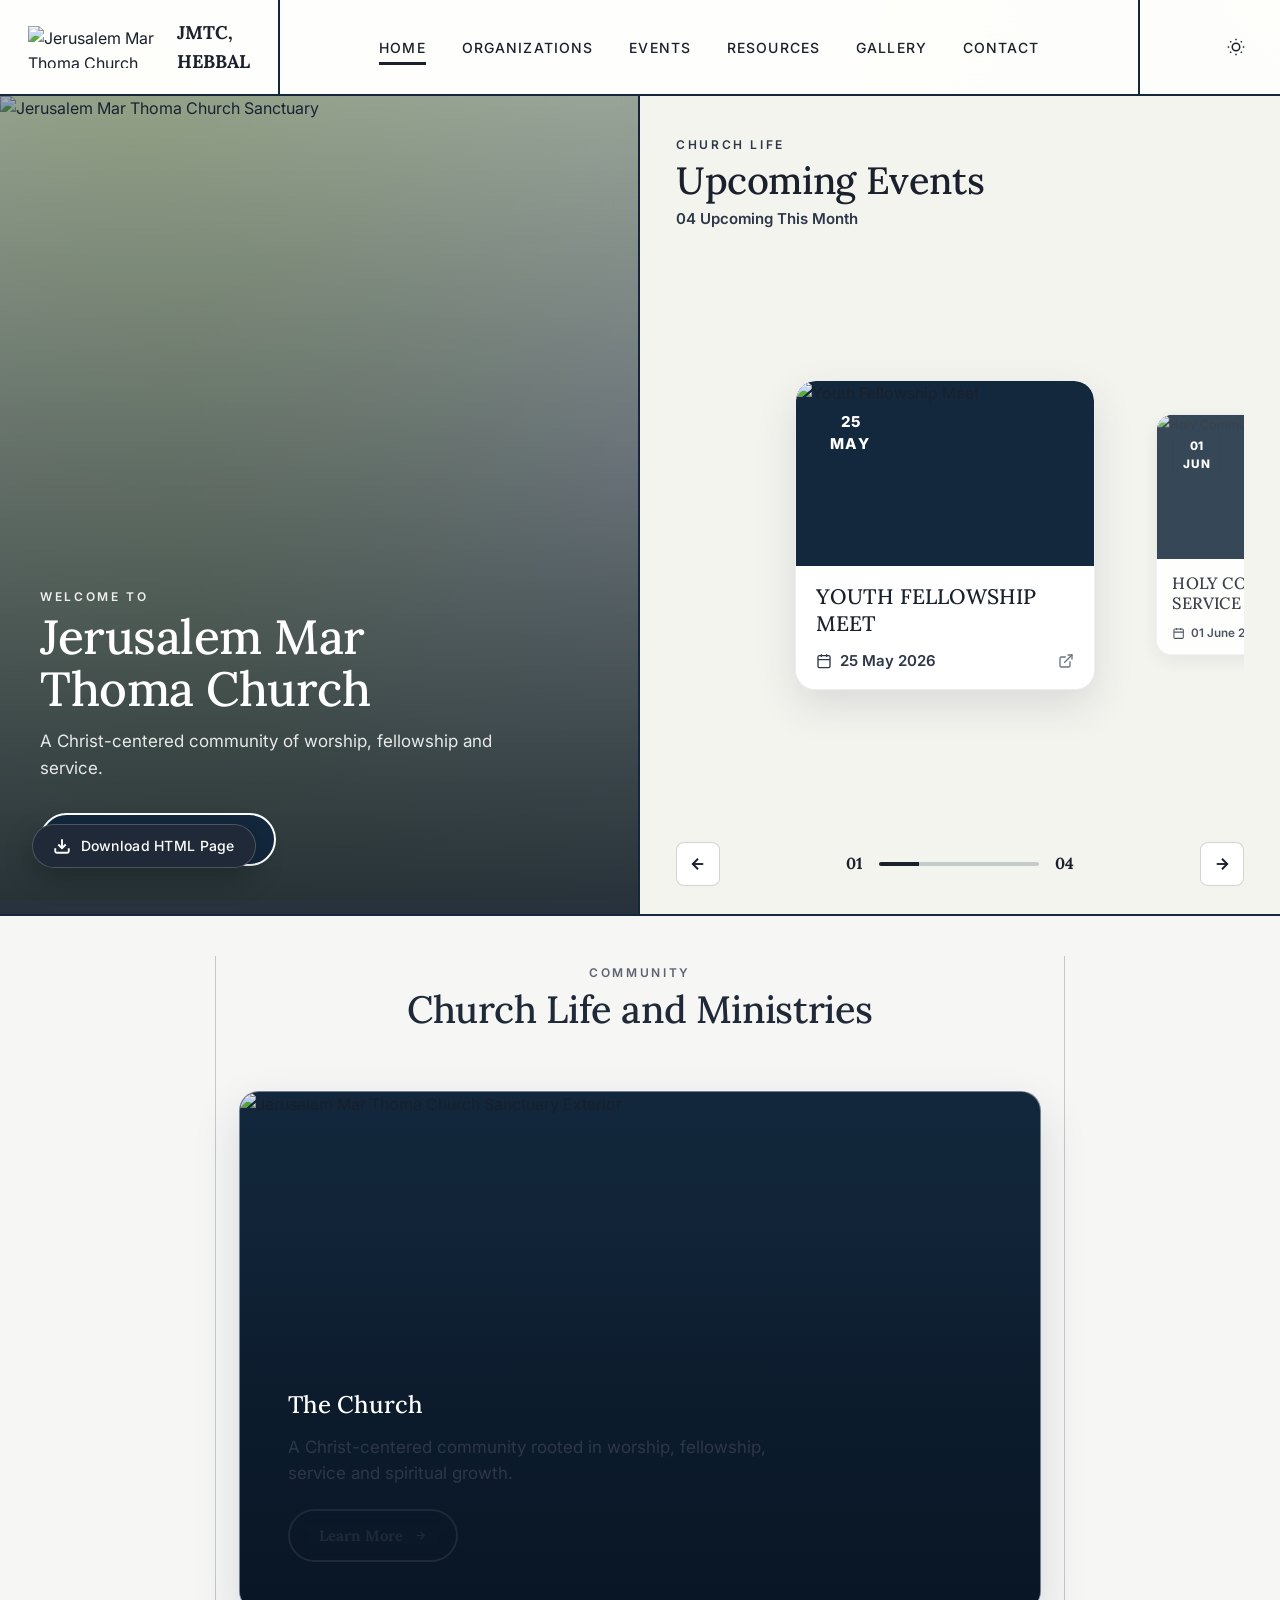
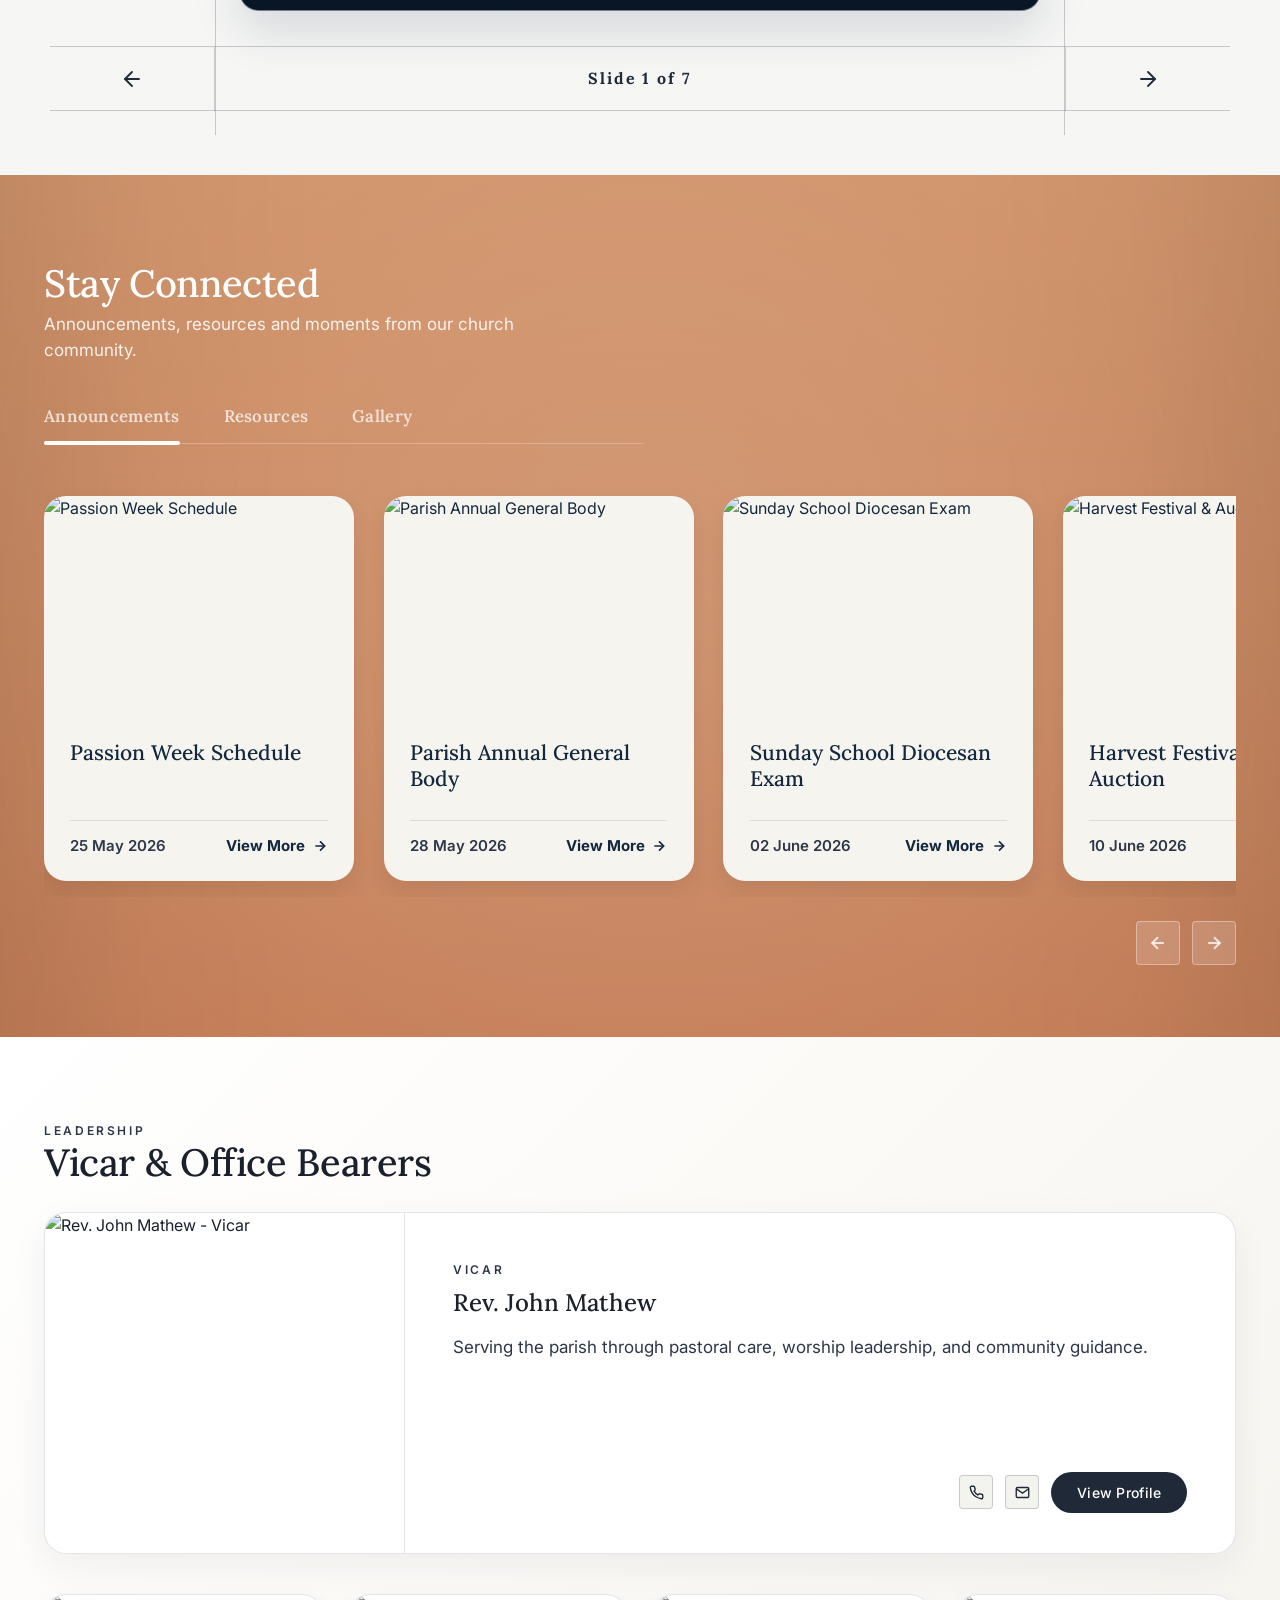
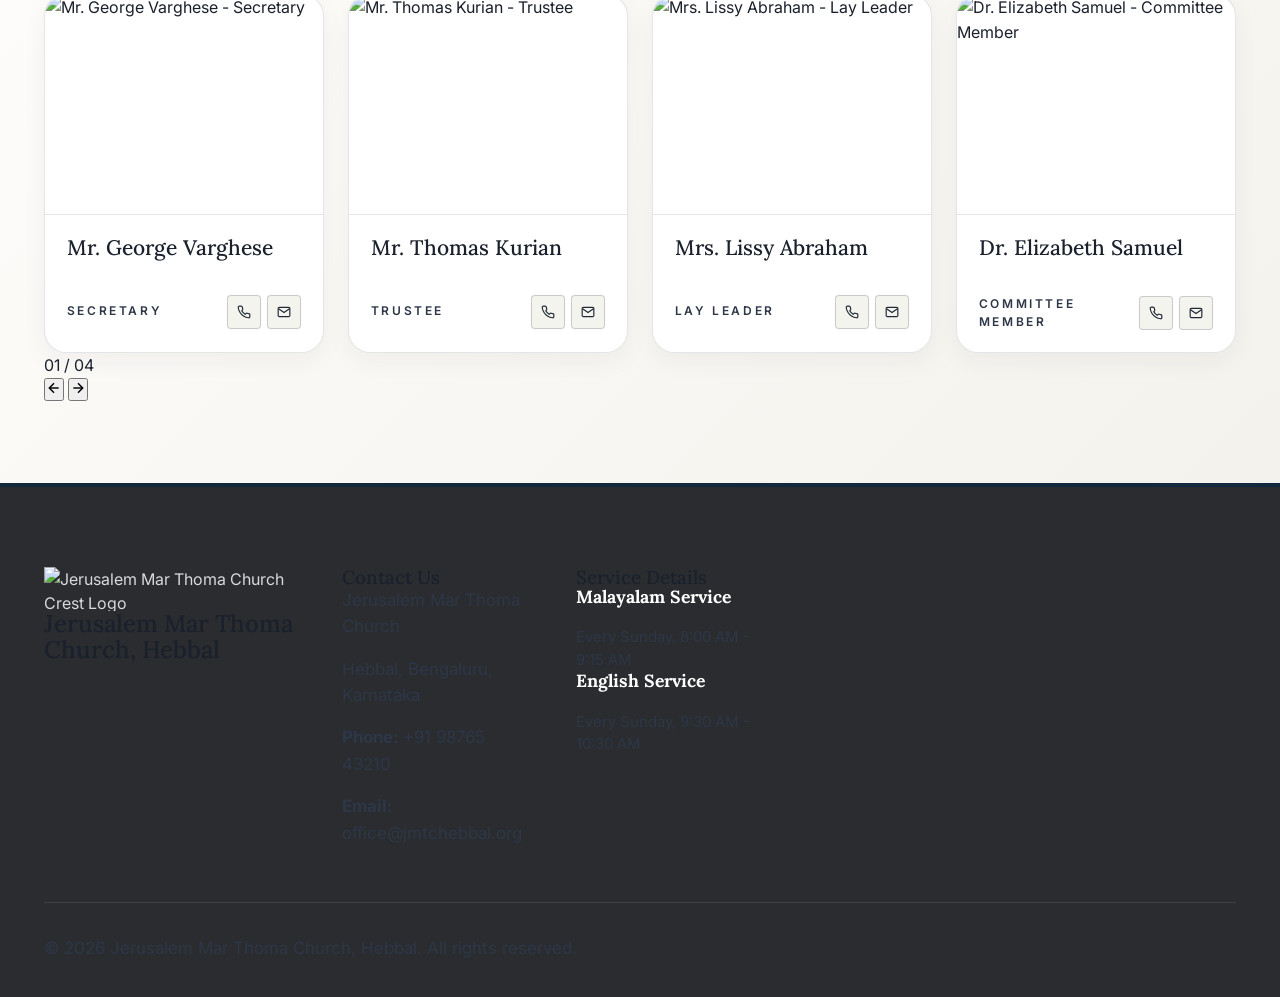
==== commit 82fbec91: "Add files via upload" ====
--- a/jmtc_hebbal_website.html
+++ b/jmtc_hebbal_website.html
@@ -618,11 +618,32 @@
 [data-theme="dark"] .heading-link-clean:hover { color: #F2CCB8; background-color: rgba(242, 204, 184, 0.12); }
 [data-theme="dark"] .heading-link-clean::after { background: linear-gradient(90deg, #F2CCB8 0%, #FFFFFF 50%, #F2CCB8 100%); }
 
-  .hero-right-col { background-color: transparent !important; backdrop-filter: none !important; -webkit-backdrop-filter: none !important; border: none !important; }
-  .hero-events-controls-bar { border-top: none !important; background: transparent !important; }
-  .hero-event-card { background-color: #FFFFFF !important; border: 1px solid rgba(31, 41, 55, 0.08) !important; border-radius: 22px !important; box-shadow: 0 6px 20px rgba(0, 0, 0, 0.05) !important; }
-  .hero-event-card.active-center { box-shadow: 0 14px 36px rgba(31, 41, 55, 0.12) !important; }
-  
+.date-row-left { display: flex; align-items: center; gap: 0.5rem; }
+.event-action-icon { display: inline-flex; align-items: center; justify-content: center; color: var(--color-text-secondary); opacity: 0.7; transition: opacity 0.2s ease, transform 0.2s ease; margin-left: auto; }
+[data-theme="dark"] .event-action-icon { color: rgba(255, 255, 255, 0.88); }
+.hero-event-card:hover .event-action-icon { opacity: 1; transform: translate(2px, -2px); }
+
+@media (min-width: 1025px) {
+  .split-hero-section { height: calc(100vh - 80px); max-height: 840px; min-height: 560px; overflow: hidden; border-bottom: 2px solid var(--color-border); }
+  .split-hero-grid { display: grid; grid-template-columns: 50% 50%; height: 100%; align-items: stretch; }
+  .hero-left-col { height: 100%; position: relative; overflow: hidden; display: flex; }
+  .hero-image-wrap { position: relative; width: 100%; height: 100%; min-height: auto; display: flex; align-items: flex-end; padding: 3rem 2.5rem; }
+  .hero-right-col { height: 100%; padding: 2.5rem 2.25rem 1.75rem 2.25rem; display: flex; flex-direction: column; justify-content: space-between; box-sizing: border-box; background-color: var(--color-bg-secondary) !important; border: none !important; }
+  [data-theme="dark"] .hero-right-col { background-color: #44496B !important; }
+  .hero-events-header { padding: 0; margin-bottom: 0.85rem; }
+  .hero-events-carousel-viewport { flex: 1 1 auto; display: flex; align-items: center; overflow: hidden; position: relative; width: 100%; padding: 0.35rem 0; margin: 0; }
+  .hero-events-carousel-track { display: flex; align-items: center; gap: 1.75rem; width: 100%; transition: transform 0.8s cubic-bezier(0.22, 1, 0.36, 1); }
+  .hero-event-card { flex: 0 0 62%; min-width: 300px; max-width: 420px; background-color: #FFFFFF !important; border-radius: 20px !important; overflow: hidden !important; box-shadow: 0 8px 24px rgba(31, 41, 55, 0.08) !important; border: 1px solid rgba(31, 41, 55, 0.08) !important; }
+  [data-theme="dark"] .hero-event-card { background-color: #69514C !important; border-color: rgba(201, 173, 167, 0.25) !important; }
+  .hero-event-card.active-center { transform: scale(1) !important; opacity: 1 !important; box-shadow: 0 16px 40px rgba(31, 41, 55, 0.12) !important; }
+  .hero-event-card.preview-next { transform: scale(0.78) !important; opacity: 0.85 !important; visibility: visible !important; }
+  .hero-event-banner { height: 185px !important; width: 100% !important; border-radius: 20px 20px 0 0 !important; overflow: hidden !important; }
+  .hero-event-card-body { padding: 18px 20px 16px 20px !important; border-radius: 0 0 20px 20px !important; }
+  .hero-events-controls-bar { display: flex !important; align-items: center !important; justify-content: space-between !important; width: 100% !important; padding: 0 !important; margin-top: 1rem !important; margin-bottom: 0 !important; background: transparent !important; border-top: none !important; }
+  .hero-carousel-arrow { width: 44px; height: 44px; min-width: 44px; border-radius: 8px; border: 1.5px solid rgba(31, 41, 55, 0.2); background-color: #FFFFFF; color: var(--color-text-primary); display: inline-flex; align-items: center; justify-content: center; cursor: pointer; transition: all 0.2s ease; flex-shrink: 0; }
+  [data-theme="dark"] .hero-carousel-arrow { background-color: #69514C; color: #FFFFFF; border-color: rgba(201, 173, 167, 0.35); }
+}
+
 @media (max-width: 1024px) {
   .nav-grid-container { grid-template-columns: 240px 1fr 100px; }
   .split-hero-grid { grid-template-columns: 1fr; }
@@ -665,10 +686,17 @@
   [data-theme="dark"] .stay-connected-mag-tab.active .mag-tab-text { color: #FFFFFF !important; text-shadow: 0 0 10px rgba(255, 255, 255, 0.5); }
   .stay-connected-mag-tab.active .mag-active-underline { opacity: 1 !important; transform: scaleX(1) !important; background-color: #FFFFFF !important; height: 3px !important; bottom: -0.65rem !important; }
 
-  .stay-connected-container, .stay-connected-carousel-stage, .mag-carousel-viewport, .bearers-carousel-container { overflow: visible !important; width: 100% !important; position: relative; padding: 0 !important; margin: 0 !important; }
-  .mag-carousel-track, .bearers-grid { display: flex !important; flex-wrap: nowrap !important; grid-template-columns: none !important; gap: 16px !important; width: 100% !important; overflow-x: auto !important; scroll-snap-type: x mandatory !important; scroll-behavior: smooth !important; -webkit-overflow-scrolling: touch !important; scrollbar-width: none !important; -ms-overflow-style: none !important; padding-left: calc(10vw) !important; padding-right: calc(10vw) !important; scroll-padding-inline: calc(10vw) !important; box-sizing: border-box !important; transform: none !important; }
-  .mag-carousel-track::-webkit-scrollbar, .bearers-grid::-webkit-scrollbar { display: none !important; }
-  .mag-content-card, .bearer-card { flex: 0 0 80vw !important; width: 80vw !important; min-width: 80vw !important; max-width: none !important; scroll-snap-align: center !important; scroll-snap-stop: always !important; box-sizing: border-box !important; margin: 0 !important; }
+  .stay-connected-container, .stay-connected-carousel-stage, .mag-carousel-viewport { overflow: visible !important; width: 100% !important; position: relative; padding: 0 !important; margin: 0 !important; }
+  .mag-carousel-track { display: flex !important; flex-wrap: nowrap !important; grid-template-columns: none !important; gap: 16px !important; width: 100% !important; overflow-x: auto !important; scroll-snap-type: x mandatory !important; scroll-behavior: smooth !important; -webkit-overflow-scrolling: touch !important; scrollbar-width: none !important; -ms-overflow-style: none !important; padding-left: calc(10vw) !important; padding-right: calc(10vw) !important; scroll-padding-inline: calc(10vw) !important; box-sizing: border-box !important; transform: none !important; }
+  .mag-carousel-track::-webkit-scrollbar { display: none !important; }
+  .mag-content-card { flex: 0 0 80vw !important; width: 80vw !important; min-width: 80vw !important; max-width: none !important; scroll-snap-align: center !important; scroll-snap-stop: always !important; box-sizing: border-box !important; margin: 0 !important; }
+
+  /* Leadership Committee Members Carousel (REFERENCE 2: Left-aligned 1st card with 78vw width & visible 2nd card peek) */
+  .bearers-carousel-container { overflow: visible !important; width: 100% !important; position: relative; padding: 0 !important; margin: 0 !important; }
+  .bearers-grid { display: flex !important; flex-wrap: nowrap !important; grid-template-columns: none !important; gap: 16px !important; width: 100% !important; overflow-x: auto !important; scroll-snap-type: x mandatory !important; scroll-behavior: smooth !important; -webkit-overflow-scrolling: touch !important; scrollbar-width: none !important; -ms-overflow-style: none !important; padding-left: 1.5rem !important; padding-right: 1.5rem !important; scroll-padding-left: 1.5rem !important; box-sizing: border-box !important; transform: none !important; }
+  .bearers-grid::-webkit-scrollbar { display: none !important; }
+  .bearer-card { flex: 0 0 78vw !important; width: 78vw !important; min-width: 78vw !important; max-width: 320px !important; scroll-snap-align: start !important; scroll-snap-stop: always !important; box-sizing: border-box !important; margin: 0 !important; }
+
   .mag-carousel-controls, .bearers-mobile-controls { display: none !important; }
   .vicar-hero-card { grid-template-columns: 1fr; margin-bottom: 2rem; }
 .global-cursor-glow { position: fixed; top: 50%; left: 50%; width: 650px; height: 650px; border-radius: 50%; pointer-events: none; z-index: 9999; background: radial-gradient(circle at center, rgba(216, 145, 105, 0.22) 0%, rgba(216, 145, 105, 0.10) 35%, rgba(216, 145, 105, 0.02) 65%, transparent 80%); transform: translate(-50%, -50%) scale(1); mix-blend-mode: soft-light; opacity: 0.85; animation: cursorGlowPulse 4s ease-in-out infinite alternate; will-change: left, top, transform, opacity; }
@@ -792,8 +820,13 @@
                 <div class="hero-event-card-body">
                   <h3 class="hero-event-card-title">YOUTH FELLOWSHIP MEET</h3>
                   <div class="hero-event-date-row">
-                    <svg width="16" height="16" viewBox="0 0 24 24" fill="none" stroke="currentColor" stroke-width="2"><rect x="3" y="4" width="18" height="18" rx="2" ry="2"/><line x1="16" y1="2" x2="16" y2="6"/><line x1="8" y1="2" x2="8" y2="6"/><line x1="3" y1="10" x2="21" y2="10"/></svg>
-                    <span>25 May 2026</span>
+                    <div class="date-row-left">
+                      <svg width="16" height="16" viewBox="0 0 24 24" fill="none" stroke="currentColor" stroke-width="2"><rect x="3" y="4" width="18" height="18" rx="2" ry="2"/><line x1="16" y1="2" x2="16" y2="6"/><line x1="8" y1="2" x2="8" y2="6"/><line x1="3" y1="10" x2="21" y2="10"/></svg>
+                      <span>25 May 2026</span>
+                    </div>
+                    <span class="event-action-icon" aria-label="Open event details">
+                      <svg width="16" height="16" viewBox="0 0 24 24" fill="none" stroke="currentColor" stroke-width="2" stroke-linecap="round" stroke-linejoin="round"><path d="M18 13v6a2 2 0 0 1-2 2H5a2 2 0 0 1-2-2V8a2 2 0 0 1 2-2h6"/><polyline points="15 3 21 3 21 9"/><line x1="10" y1="14" x2="21" y2="3"/></svg>
+                    </span>
                   </div>
                 </div>
               </article>
@@ -810,8 +843,13 @@
                 <div class="hero-event-card-body">
                   <h3 class="hero-event-card-title">HOLY COMMUNION SERVICE</h3>
                   <div class="hero-event-date-row">
-                    <svg width="16" height="16" viewBox="0 0 24 24" fill="none" stroke="currentColor" stroke-width="2"><rect x="3" y="4" width="18" height="18" rx="2" ry="2"/><line x1="16" y1="2" x2="16" y2="6"/><line x1="8" y1="2" x2="8" y2="6"/><line x1="3" y1="10" x2="21" y2="10"/></svg>
-                    <span>01 June 2026</span>
+                    <div class="date-row-left">
+                      <svg width="16" height="16" viewBox="0 0 24 24" fill="none" stroke="currentColor" stroke-width="2"><rect x="3" y="4" width="18" height="18" rx="2" ry="2"/><line x1="16" y1="2" x2="16" y2="6"/><line x1="8" y1="2" x2="8" y2="6"/><line x1="3" y1="10" x2="21" y2="10"/></svg>
+                      <span>01 June 2026</span>
+                    </div>
+                    <span class="event-action-icon" aria-label="Open event details">
+                      <svg width="16" height="16" viewBox="0 0 24 24" fill="none" stroke="currentColor" stroke-width="2" stroke-linecap="round" stroke-linejoin="round"><path d="M18 13v6a2 2 0 0 1-2 2H5a2 2 0 0 1-2-2V8a2 2 0 0 1 2-2h6"/><polyline points="15 3 21 3 21 9"/><line x1="10" y1="14" x2="21" y2="3"/></svg>
+                    </span>
                   </div>
                 </div>
               </article>
@@ -828,8 +866,13 @@
                 <div class="hero-event-card-body">
                   <h3 class="hero-event-card-title">CHOIR SUNDAY</h3>
                   <div class="hero-event-date-row">
-                    <svg width="16" height="16" viewBox="0 0 24 24" fill="none" stroke="currentColor" stroke-width="2"><rect x="3" y="4" width="18" height="18" rx="2" ry="2"/><line x1="16" y1="2" x2="16" y2="6"/><line x1="8" y1="2" x2="8" y2="6"/><line x1="3" y1="10" x2="21" y2="10"/></svg>
-                    <span>08 June 2026</span>
+                    <div class="date-row-left">
+                      <svg width="16" height="16" viewBox="0 0 24 24" fill="none" stroke="currentColor" stroke-width="2"><rect x="3" y="4" width="18" height="18" rx="2" ry="2"/><line x1="16" y1="2" x2="16" y2="6"/><line x1="8" y1="2" x2="8" y2="6"/><line x1="3" y1="10" x2="21" y2="10"/></svg>
+                      <span>08 June 2026</span>
+                    </div>
+                    <span class="event-action-icon" aria-label="Open event details">
+                      <svg width="16" height="16" viewBox="0 0 24 24" fill="none" stroke="currentColor" stroke-width="2" stroke-linecap="round" stroke-linejoin="round"><path d="M18 13v6a2 2 0 0 1-2 2H5a2 2 0 0 1-2-2V8a2 2 0 0 1 2-2h6"/><polyline points="15 3 21 3 21 9"/><line x1="10" y1="14" x2="21" y2="3"/></svg>
+                    </span>
                   </div>
                 </div>
               </article>
@@ -846,8 +889,13 @@
                 <div class="hero-event-card-body">
                   <h3 class="hero-event-card-title">COMMUNITY OUTREACH</h3>
                   <div class="hero-event-date-row">
-                    <svg width="16" height="16" viewBox="0 0 24 24" fill="none" stroke="currentColor" stroke-width="2"><rect x="3" y="4" width="18" height="18" rx="2" ry="2"/><line x1="16" y1="2" x2="16" y2="6"/><line x1="8" y1="2" x2="8" y2="6"/><line x1="3" y1="10" x2="21" y2="10"/></svg>
-                    <span>15 June 2026</span>
+                    <div class="date-row-left">
+                      <svg width="16" height="16" viewBox="0 0 24 24" fill="none" stroke="currentColor" stroke-width="2"><rect x="3" y="4" width="18" height="18" rx="2" ry="2"/><line x1="16" y1="2" x2="16" y2="6"/><line x1="8" y1="2" x2="8" y2="6"/><line x1="3" y1="10" x2="21" y2="10"/></svg>
+                      <span>15 June 2026</span>
+                    </div>
+                    <span class="event-action-icon" aria-label="Open event details">
+                      <svg width="16" height="16" viewBox="0 0 24 24" fill="none" stroke="currentColor" stroke-width="2" stroke-linecap="round" stroke-linejoin="round"><path d="M18 13v6a2 2 0 0 1-2 2H5a2 2 0 0 1-2-2V8a2 2 0 0 1 2-2h6"/><polyline points="15 3 21 3 21 9"/><line x1="10" y1="14" x2="21" y2="3"/></svg>
+                    </span>
                   </div>
                 </div>
               </article>
@@ -1354,74 +1402,44 @@
     <div class="container">
       <div class="footer-grid">
         
-        <div class="footer-col footer-brand">
-          <div class="footer-brand-logo">
-            <img src="./assets/church_logo.png" alt="Jerusalem Mar Thoma Church Crest Logo" class="footer-brand-logo-img">
-            <span>Jerusalem Mar Thoma Church, Hebbal</span>
+        <!-- Col 1: Brand -->
+        <div class="footer-col footer-brand-col">
+          <img src="./assets/church_logo.png" alt="Jerusalem Mar Thoma Church Crest Logo" class="footer-brand-logo-img">
+          <div class="footer-brand-text">
+            <h2>Jerusalem Mar Thoma Church, Hebbal</h2>
           </div>
-          <p class="footer-tagline">
-            Growing in faith, serving in love, and shining in hope.
-          </p>
-          <div class="social-links">
-            <a href="#" class="social-icon" aria-label="Facebook"><svg width="16" height="16" viewBox="0 0 24 24" fill="none" stroke="currentColor" stroke-width="2"><path d="M18 2h-3a5 5 0 0 0-5 5v3H7v4h3v8h4v-8h3l1-4h-4V7a1 1 0 0 1 1-1h3z"/></svg></a>
-            <a href="#" class="social-icon" aria-label="Instagram"><svg width="16" height="16" viewBox="0 0 24 24" fill="none" stroke="currentColor" stroke-width="2"><rect x="2" y="2" width="20" height="20" rx="5" ry="5"/><path d="M16 11.37A4 4 0 1 1 12.63 8 4 4 0 0 1 16 11.37z"/><line x1="17.5" y1="6.5" x2="17.51" y2="6.5"/></svg></a>
-            <a href="#" class="social-icon" aria-label="YouTube"><svg width="16" height="16" viewBox="0 0 24 24" fill="none" stroke="currentColor" stroke-width="2"><path d="M22.54 6.42a2.78 2.78 0 0 0-1.94-2C18.88 4 12 4 12 4s-6.88 0-8.6.46a2.78 2.78 0 0 0-1.94 2A29 29 0 0 0 1 11.75a29 29 0 0 0 .46 5.33A2.78 2.78 0 0 0 3.4 19c1.72.46 8.6.46 8.6.46s6.88 0 8.6-.46a2.78 2.78 0 0 0 1.94-2 29 29 0 0 0 .46-5.25 29 29 0 0 0-.46-5.33z"/><polygon points="9.75 15.02 15.5 11.75 9.75 8.48 9.75 15.02"/></svg></a>
-            <a href="#" class="social-icon" aria-label="WhatsApp"><svg width="16" height="16" viewBox="0 0 24 24" fill="none" stroke="currentColor" stroke-width="2"><path d="M21 11.5a8.38 8.38 0 0 1-.9 3.8 8.5 8.5 0 0 1-7.6 4.7 8.38 8.38 0 0 1-3.8-.9L3 21l1.9-5.7a8.38 8.38 0 0 1-.9-3.8 8.5 8.5 0 0 1 4.7-7.6 8.38 8.38 0 0 1 3.8-.9h.5a8.48 8.48 0 0 1 8 8v.5z"/></svg></a>
+        </div>
+
+        <!-- Col 2: Contact Us -->
+        <div class="footer-col">
+          <h3 class="footer-col-title">Contact Us</h3>
+          <div class="footer-info-block">
+            <p>Jerusalem Mar Thoma Church</p>
+            <p>Hebbal, Bengaluru, Karnataka</p>
+            <p class="footer-contact-row"><strong>Phone:</strong> +91 98765 43210</p>
+            <p class="footer-contact-row"><strong>Email:</strong> office@jmtchebbal.org</p>
           </div>
         </div>
 
+        <!-- Col 3: Service Details -->
         <div class="footer-col">
-          <h4>Contact Us</h4>
-          <ul class="footer-contact-list">
-            <li>Jerusalem Mar Thoma Church</li>
-            <li>Hebbal, Bengaluru, Karnataka</li>
-            <li>Phone: +91 98765 43210</li>
-            <li>Email: office@jmtchebbal.org</li>
-          </ul>
-        </div>
-
-        <div class="footer-col">
-          <h4>Service Timings</h4>
-          <div class="service-timing-item">
-            <span class="service-title">Malayalam Service</span>
-            <span class="service-time">Every Sunday, 8:00 AM - 9:15 AM</span>
+          <h3 class="footer-col-title">Service Details</h3>
+          <div class="footer-info-block">
+            <div class="service-item">
+              <h4 class="service-name">Malayalam Service</h4>
+              <p class="service-time">Every Sunday, 8:00 AM - 9:15 AM</p>
+            </div>
+            <div class="service-item">
+              <h4 class="service-name">English Service</h4>
+              <p class="service-time">Every Sunday, 9:30 AM - 10:30 AM</p>
+            </div>
           </div>
-          <div class="service-timing-item">
-            <span class="service-title">English Service</span>
-            <span class="service-time">Every Sunday, 9:30 AM - 10:30 AM</span>
-          </div>
-        </div>
-
-        <div class="footer-col">
-          <h4>Quick Links</h4>
-          <ul class="footer-links-list">
-            <li><a href="#community">Organizations</a></li>
-            <li><a href="#hero-events-col">Events</a></li>
-            <li><a href="#quick-access">Resources</a></li>
-            <li><a href="#quick-access">Gallery</a></li>
-            <li><a href="#footer">Contact Us</a></li>
-          </ul>
-        </div>
-
-        <div class="footer-col">
-          <h4>Newsletter</h4>
-          <p style="font-size:0.875rem;">Subscribe to receive church updates and announcements.</p>
-          <form class="newsletter-form" id="newsletterForm">
-            <div class="input-group">
-              <input type="email" class="newsletter-input" placeholder="Your email address" required aria-label="Email for newsletter">
-              <button type="submit" class="btn btn-primary newsletter-btn">Subscribe</button>
-            </div>
-          </form>
         </div>
 
       </div>
 
       <div class="footer-bottom">
-        <span>&copy; 2026 Jerusalem Mar Thoma Church, Hebbal. All rights reserved.</span>
-        <div class="footer-legal-links">
-          <a href="#">Privacy Policy</a>
-          <a href="#">Terms &amp; Conditions</a>
-        </div>
+        <p>&copy; 2026 Jerusalem Mar Thoma Church, Hebbal. All rights reserved.</p>
       </div>
     </div>
   </footer>
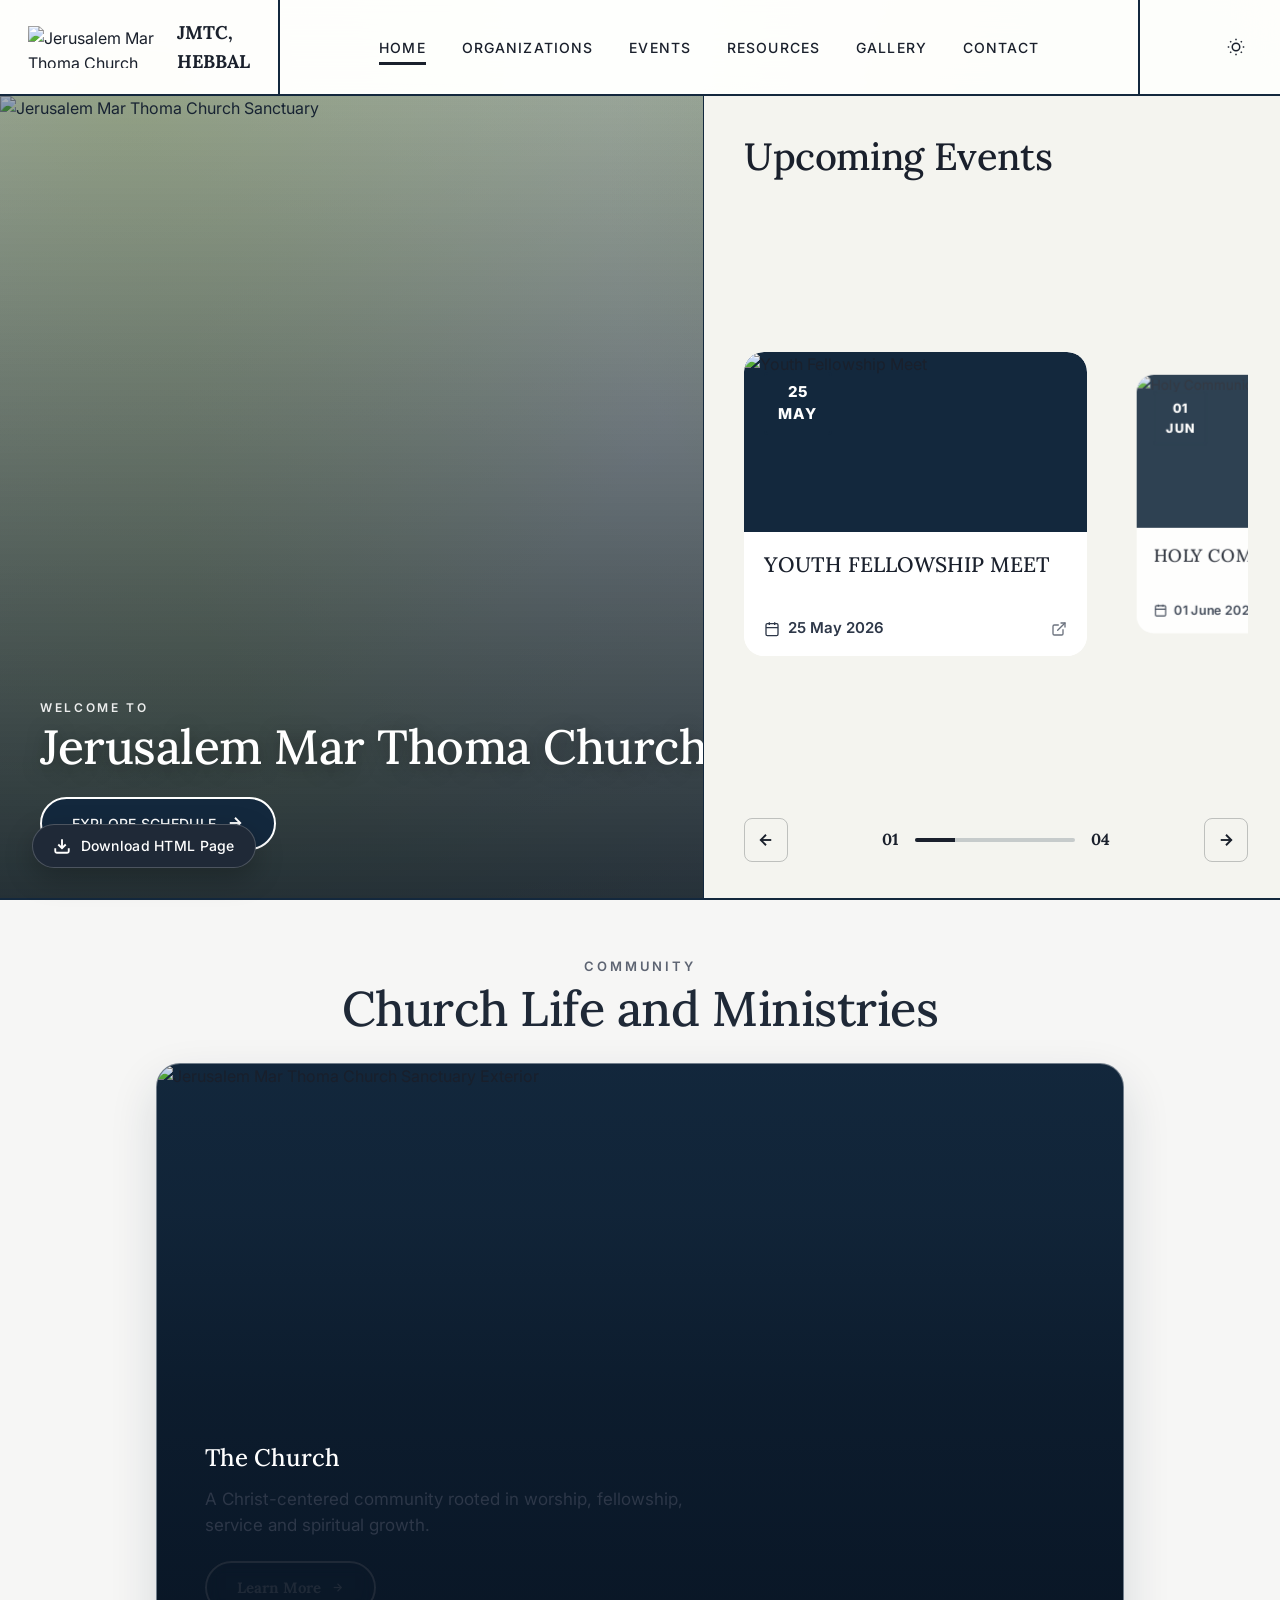
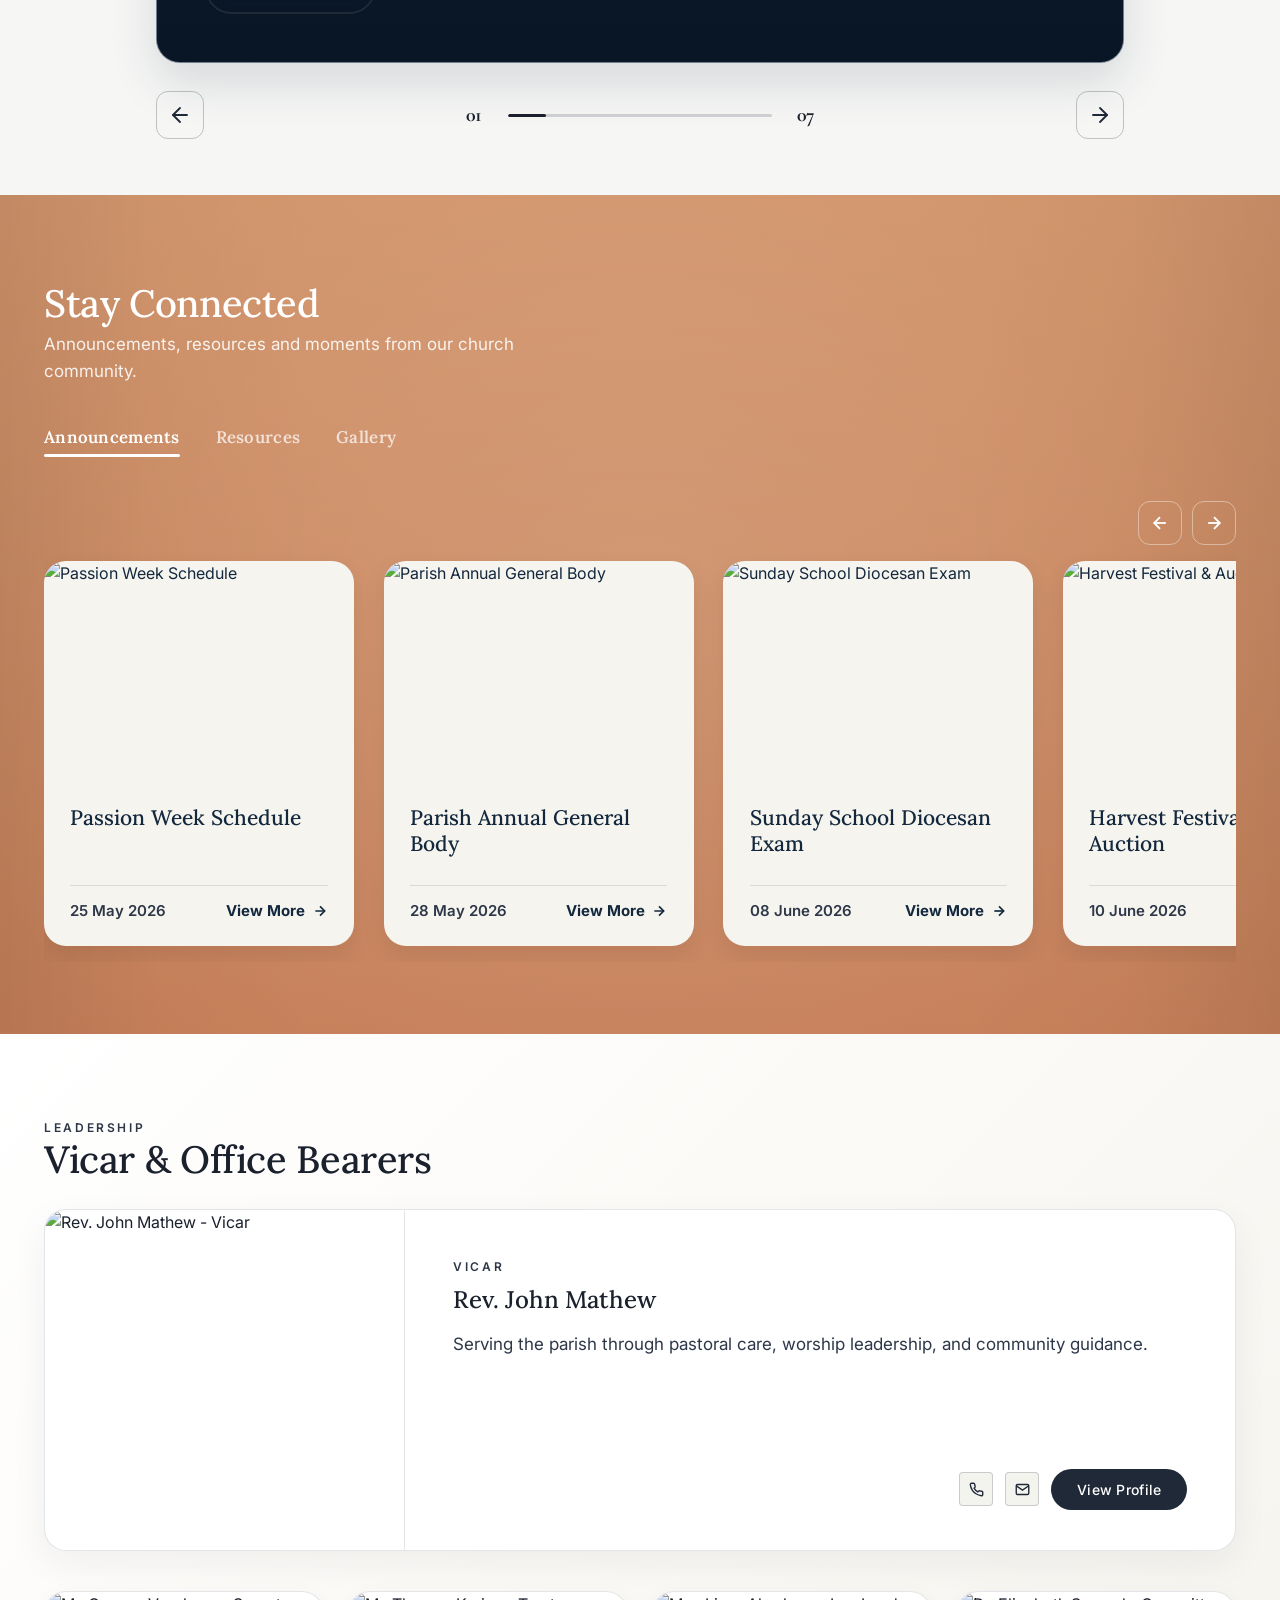
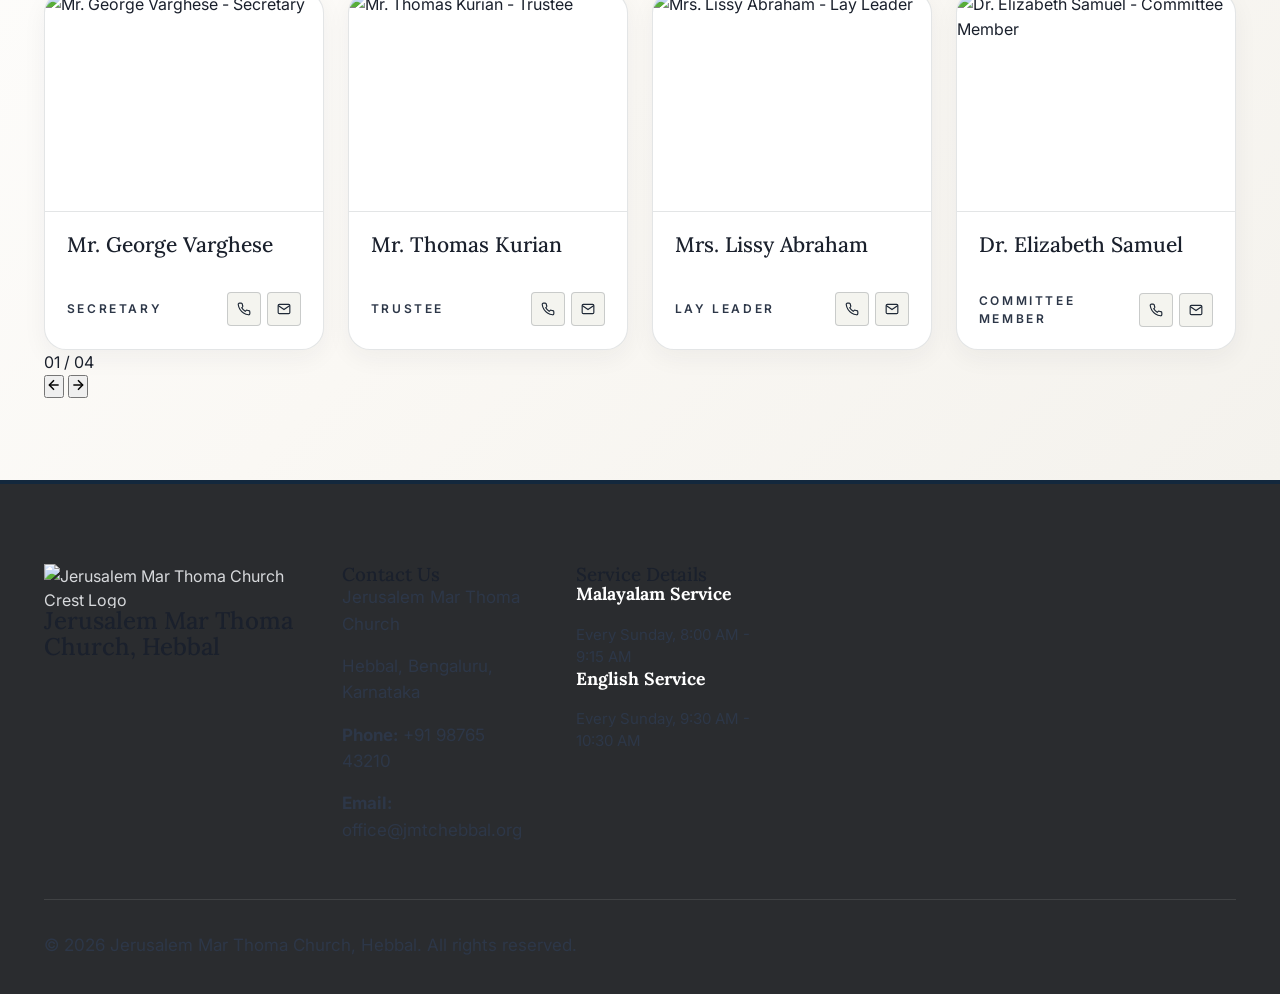
==== commit 3a1bb0de: "Add files via upload" ====
--- a/jmtc_hebbal_website.html
+++ b/jmtc_hebbal_website.html
@@ -6,10 +6,10 @@
   <title>Jerusalem Mar Thoma Church, Hebbal | Growing in Faith, Serving in Love</title>
   <meta name="description" content="Welcome to Jerusalem Mar Thoma Church, Hebbal. A serene, welcoming parish family growing in faith, serving in love, and shining in hope.">
   
-  <!-- Google Fonts: Lora (Primary Display / Headings) & Inter (UI / Body) -->
+  <!-- Google Fonts: Cormorant Garamond, Lora & Inter -->
   <link rel="preconnect" href="https://fonts.googleapis.com">
   <link rel="preconnect" href="https://fonts.gstatic.com" crossorigin>
-  <link href="https://fonts.googleapis.com/css2?family=Lora:ital,wght@0,400;0,500;0,600;0,700;1,400;1,500&family=Inter:wght@400;500;600;700&display=swap" rel="stylesheet">
+  <link href="https://fonts.googleapis.com/css2?family=Cormorant+Garamond:ital,wght@0,400;0,500;0,600;0,700;1,400&family=Lora:ital,wght@0,400;0,500;0,600;0,700;1,400;1,500&family=Inter:wght@400;500;600;700&display=swap" rel="stylesheet">
   
   <!-- Complete Standalone Stylesheet -->
   <style>
@@ -618,30 +618,65 @@
 [data-theme="dark"] .heading-link-clean:hover { color: #F2CCB8; background-color: rgba(242, 204, 184, 0.12); }
 [data-theme="dark"] .heading-link-clean::after { background: linear-gradient(90deg, #F2CCB8 0%, #FFFFFF 50%, #F2CCB8 100%); }
 
+.hero-event-date-row { display: flex !important; align-items: center !important; justify-content: space-between !important; width: 100% !important; }
 .date-row-left { display: flex; align-items: center; gap: 0.5rem; }
-.event-action-icon { display: inline-flex; align-items: center; justify-content: center; color: var(--color-text-secondary); opacity: 0.7; transition: opacity 0.2s ease, transform 0.2s ease; margin-left: auto; }
+.event-action-icon { display: inline-flex; align-items: center; justify-content: center; color: var(--color-text-secondary); opacity: 0.7; transition: opacity 0.2s ease, transform 0.2s ease; margin-left: auto !important; }
 [data-theme="dark"] .event-action-icon { color: rgba(255, 255, 255, 0.88); }
 .hero-event-card:hover .event-action-icon { opacity: 1; transform: translate(2px, -2px); }
 
-@media (min-width: 1025px) {
-  .split-hero-section { height: calc(100vh - 80px); max-height: 840px; min-height: 560px; overflow: hidden; border-bottom: 2px solid var(--color-border); }
-  .split-hero-grid { display: grid; grid-template-columns: 50% 50%; height: 100%; align-items: stretch; }
-  .hero-left-col { height: 100%; position: relative; overflow: hidden; display: flex; }
+.stay-connected-magazine-nav { display: flex; align-items: center; gap: 2.25rem; border-bottom: none !important; padding-bottom: 0.25rem; width: 100%; max-width: 600px; }
+.stay-connected-mag-tab { background: transparent !important; border: none !important; padding: 0.35rem 0; cursor: pointer; position: relative; display: inline-flex; flex-direction: column; align-items: flex-start; color: rgba(255, 255, 255, 0.72); transition: opacity 0.3s ease, color 0.3s ease; }
+.stay-connected-mag-tab.active { color: #FFFFFF !important; font-weight: 700 !important; }
+.mag-active-underline { position: absolute; bottom: -4px; left: 0; width: 100%; height: 3px; background-color: #FFFFFF; border-radius: 2px; opacity: 0; transform: scaleX(0); transform-origin: left; transition: transform 0.3s ease, opacity 0.3s ease; }
+[data-theme="dark"] .mag-active-underline { background-color: #F2CCB8; }
+.stay-connected-mag-tab.active .mag-active-underline { opacity: 1; transform: scaleX(1); animation: none !important; }
+.panel-header-row { display: flex; align-items: center; justify-content: flex-end; margin-bottom: 0.5rem; width: 100%; }
+.mag-carousel-controls { display: flex; align-items: center; justify-content: flex-end; gap: 0.65rem; margin-top: 0 !important; width: auto; }
+.mag-arrow-btn { width: 44px; height: 44px; min-width: 44px; min-height: 44px; border-radius: 12px; background-color: transparent !important; border: 1.5px solid rgba(255, 255, 255, 0.4) !important; display: inline-flex; align-items: center; justify-content: center; cursor: pointer; color: #FFFFFF !important; transition: all 0.2s ease; flex-shrink: 0; }
+.mag-arrow-btn:hover { background-color: rgba(255, 255, 255, 0.2) !important; border-color: #FFFFFF !important; transform: translateY(-1px); }
+.gallery-grid-line { display: none !important; }
+.community-progress-bar-wrap { display: flex; align-items: center; gap: 1.25rem; width: 100%; max-width: 360px; justify-content: center; margin: 0 auto; padding: 0; }
+.community-numeral { font-family: 'Cormorant Garamond', 'Lora', Georgia, serif !important; font-size: 1.25rem !important; font-weight: 700 !important; color: var(--color-text-primary); min-width: 28px; text-align: center; line-height: 1; letter-spacing: -0.01em; }
+[data-theme="dark"] .community-numeral { color: #FFFFFF !important; }
+.community-progress-track { flex: 1; height: 3px; background-color: rgba(31, 41, 55, 0.18); border-radius: 2px; overflow: hidden; position: relative; }
+[data-theme="dark"] .community-progress-track { background-color: rgba(255, 255, 255, 0.25); }
+.community-progress-fill { height: 100%; background-color: var(--color-text-primary); width: 14.28%; border-radius: 2px; transition: width 0.4s cubic-bezier(0.22, 1, 0.36, 1); }
+[data-theme="dark"] .community-progress-fill { background-color: #FFFFFF; }
+.community-counter { display: none; }
+
+@media (min-width: 769px) {
+  .split-hero-section { height: calc(100dvh - 72px - 24px); max-height: none !important; min-height: 540px; overflow-x: clip; overflow-y: visible; border-bottom: 2px solid var(--color-border); }
+  .split-hero-grid { display: flex; width: 100%; height: 100%; overflow: visible; }
+  .hero-left-col { width: 55%; height: 100%; position: relative; overflow: hidden; display: flex; border-right: 1px solid var(--color-border); }
   .hero-image-wrap { position: relative; width: 100%; height: 100%; min-height: auto; display: flex; align-items: flex-end; padding: 3rem 2.5rem; }
-  .hero-right-col { height: 100%; padding: 2.5rem 2.25rem 1.75rem 2.25rem; display: flex; flex-direction: column; justify-content: space-between; box-sizing: border-box; background-color: var(--color-bg-secondary) !important; border: none !important; }
+  .hero-overlay-title { font-family: 'Cormorant Garamond', 'Lora', Georgia, serif; font-size: clamp(1.8rem, 2.7vw, 2.75rem); white-space: nowrap; font-weight: 500; color: #FFFFFF; line-height: 1.1; letter-spacing: -0.01em; margin-bottom: 1.5rem; text-shadow: 0 4px 20px rgba(0, 0, 0, 0.4); }
+  .hero-right-col { width: 45%; height: 100%; padding: 2.5rem 2rem 1.75rem 2.5rem; display: flex; flex-direction: column; justify-content: space-between; box-sizing: border-box; background-color: var(--color-bg-secondary) !important; border: none !important; position: relative; overflow: visible; }
   [data-theme="dark"] .hero-right-col { background-color: #44496B !important; }
-  .hero-events-header { padding: 0; margin-bottom: 0.85rem; }
-  .hero-events-carousel-viewport { flex: 1 1 auto; display: flex; align-items: center; overflow: hidden; position: relative; width: 100%; padding: 0.35rem 0; margin: 0; }
-  .hero-events-carousel-track { display: flex; align-items: center; gap: 1.75rem; width: 100%; transition: transform 0.8s cubic-bezier(0.22, 1, 0.36, 1); }
-  .hero-event-card { flex: 0 0 62%; min-width: 300px; max-width: 420px; background-color: #FFFFFF !important; border-radius: 20px !important; overflow: hidden !important; box-shadow: 0 8px 24px rgba(31, 41, 55, 0.08) !important; border: 1px solid rgba(31, 41, 55, 0.08) !important; }
-  [data-theme="dark"] .hero-event-card { background-color: #69514C !important; border-color: rgba(201, 173, 167, 0.25) !important; }
-  .hero-event-card.active-center { transform: scale(1) !important; opacity: 1 !important; box-shadow: 0 16px 40px rgba(31, 41, 55, 0.12) !important; }
-  .hero-event-card.preview-next { transform: scale(0.78) !important; opacity: 0.85 !important; visibility: visible !important; }
-  .hero-event-banner { height: 185px !important; width: 100% !important; border-radius: 20px 20px 0 0 !important; overflow: hidden !important; }
-  .hero-event-card-body { padding: 18px 20px 16px 20px !important; border-radius: 0 0 20px 20px !important; }
-  .hero-events-controls-bar { display: flex !important; align-items: center !important; justify-content: space-between !important; width: 100% !important; padding: 0 !important; margin-top: 1rem !important; margin-bottom: 0 !important; background: transparent !important; border-top: none !important; }
-  .hero-carousel-arrow { width: 44px; height: 44px; min-width: 44px; border-radius: 8px; border: 1.5px solid rgba(31, 41, 55, 0.2); background-color: #FFFFFF; color: var(--color-text-primary); display: inline-flex; align-items: center; justify-content: center; cursor: pointer; transition: all 0.2s ease; flex-shrink: 0; }
-  [data-theme="dark"] .hero-carousel-arrow { background-color: #69514C; color: #FFFFFF; border-color: rgba(201, 173, 167, 0.35); }
+  .hero-events-header { padding: 0; margin-bottom: 0.75rem; }
+  .hero-events-carousel-viewport { flex: 1 1 auto; display: flex; align-items: center; overflow-x: clip; overflow-y: visible; position: relative; width: 100%; padding: 12px 0 16px 0; margin: 0; }
+  .hero-events-carousel-track { display: flex; align-items: center; gap: 1.5rem; width: 100%; transition: transform 0.6s cubic-bezier(0.22, 1, 0.36, 1); padding: 8px 0; overflow: visible; }
+  .hero-event-card { flex: 0 0 68%; min-width: 280px; max-width: 380px; background-color: #FFFFFF !important; border-radius: 20px !important; overflow: hidden !important; box-shadow: none !important; border: none !important; transform: scale(0.85); opacity: 0.85; transition: transform 0.6s cubic-bezier(0.22, 1, 0.36, 1), opacity 0.6s cubic-bezier(0.22, 1, 0.36, 1); }
+  [data-theme="dark"] .hero-event-card { background-color: #69514C !important; box-shadow: none !important; }
+  .hero-event-card.active-center { transform: scale(1) !important; opacity: 1 !important; box-shadow: none !important; }
+  .hero-event-card.preview-next { transform: scale(0.85) !important; opacity: 0.88 !important; visibility: visible !important; box-shadow: none !important; }
+  .hero-event-banner { height: 180px !important; width: 100% !important; border-radius: 20px 20px 0 0 !important; overflow: hidden !important; border-bottom: none !important; }
+  .hero-event-card-body { padding: 1.25rem 1.25rem 1rem 1.25rem !important; border-radius: 0 0 20px 20px !important; }
+  .hero-events-controls-bar { display: flex !important; align-items: center !important; justify-content: space-between !important; width: 100% !important; padding: 0 !important; margin-top: auto !important; margin-bottom: 0.5rem !important; background: transparent !important; border-top: none !important; }
+  .hero-carousel-arrow { width: 44px; height: 44px; min-width: 44px; border-radius: 8px; border: 1.5px solid rgba(28, 36, 43, 0.25); background-color: transparent; color: var(--color-text-primary); display: inline-flex; align-items: center; justify-content: center; cursor: pointer; transition: all 0.2s ease; flex-shrink: 0; }
+  [data-theme="dark"] .hero-carousel-arrow { background-color: transparent; color: #FFFFFF; border-color: rgba(255, 255, 255, 0.35); }
+  .community-story-section { scroll-margin-top: 76px; height: auto !important; min-height: auto !important; max-height: none !important; padding: 3.5rem 0 3.5rem 0 !important; }
+  .community-chapter-viewport { padding: 0 !important; }
+  .community-gallery-container { height: auto !important; display: block !important; padding: 0 2rem !important; box-sizing: border-box !important; }
+  .community-gallery-frame { height: auto !important; display: block !important; }
+  .community-header-centered { margin-bottom: 1.75rem !important; padding-top: 0 !important; }
+  .community-eyebrow-editorial { font-size: 0.8125rem !important; margin-bottom: 0.35rem !important; }
+  .community-heading-editorial { font-size: clamp(2.2rem, 3.8vw, 3.2rem) !important; }
+  .gallery-showcase-stage { padding: 0 !important; display: flex !important; align-items: center !important; justify-content: center !important; }
+  .community-showcase-frame { width: 82% !important; max-width: 980px !important; height: 600px !important; border-radius: 24px !important; }
+  .gallery-grid-line { display: none !important; }
+  .gallery-nav-dock { margin: 1.75rem auto 0 auto !important; height: 48px !important; width: 82% !important; max-width: 980px !important; display: flex !important; align-items: center !important; justify-content: space-between !important; background: transparent !important; border: none !important; box-shadow: none !important; }
+  .gallery-nav-cell.cell-left, .gallery-nav-cell.cell-right { width: 48px !important; height: 48px !important; min-width: 44px !important; min-height: 44px !important; border-radius: 12px !important; border: 1.5px solid rgba(28, 36, 43, 0.25) !important; background: transparent !important; display: inline-flex !important; align-items: center !important; justify-content: center !important; }
+  [data-theme="dark"] .gallery-nav-cell.cell-left, [data-theme="dark"] .gallery-nav-cell.cell-right { border-color: rgba(255, 255, 255, 0.35) !important; color: #FFFFFF !important; }
 }
 
 @media (max-width: 1024px) {
@@ -777,31 +812,28 @@
     <section id="hero" class="split-hero-section" aria-label="Hero Introduction and Upcoming Events">
       <div class="split-hero-grid">
         
-        <!-- Left Column (50% Width): Full Height Sanctuary Media & Content -->
+        <!-- Left Column (55% Width): Full Height Sanctuary Media & Content -->
         <div class="hero-left-col">
           <div class="hero-image-wrap">
             <img src="./assets/church_hero_1785997944826.jpg" alt="Jerusalem Mar Thoma Church Sanctuary" class="hero-church-img">
             <div class="hero-dark-gradient-overlay"></div>
             
             <div class="hero-left-content">
-              <span class="hero-eyebrow-text">Welcome to</span>
+              <span class="hero-eyebrow-text">WELCOME TO</span>
               <h1 class="hero-overlay-title">Jerusalem Mar Thoma Church</h1>
-              <p class="hero-subtitle">A Christ-centered community of worship, fellowship and service.</p>
               
               <a href="#hero-events-col" class="hero-cta-btn">
-                <span>Explore Schedule</span>
+                <span>EXPLORE SCHEDULE</span>
                 <svg width="18" height="18" viewBox="0 0 24 24" fill="none" stroke="currentColor" stroke-width="2.5"><line x1="5" y1="12" x2="19" y2="12"/><polyline points="12 5 19 12 12 19"/></svg>
               </a>
             </div>
           </div>
         </div>
 
-        <!-- Right Column (50% Width): Editorial Featured Event Showcase Carousel -->
+        <!-- Right Column (45% Width): Upcoming Events Carousel Panel -->
         <div class="hero-right-col" id="hero-events-col">
           <div class="hero-events-header">
-            <span class="sub-label-eyebrow">CHURCH LIFE</span>
             <h2 class="hero-events-title">Upcoming Events</h2>
-            <span class="events-count-text">04 Upcoming This Month</span>
           </div>
 
           <!-- Featured Showcase Carousel Viewport (1 Primary Card 80-82% + 18-20% Peek Card) -->
@@ -1089,7 +1121,13 @@
             </button>
             
             <div class="gallery-nav-cell cell-center">
-              <span class="community-counter" id="communityCounter" aria-live="polite" aria-atomic="true">Slide 1 of 7</span>
+              <div class="community-progress-bar-wrap" aria-live="polite" aria-atomic="true">
+                <span class="community-numeral" id="communityCurrentIndex">01</span>
+                <div class="community-progress-track">
+                  <div class="community-progress-fill" id="communityProgressFill" style="width: 14.28%;"></div>
+                </div>
+                <span class="community-numeral" id="communityTotalSlides">07</span>
+              </div>
             </div>
             
             <button class="gallery-nav-cell cell-right" id="communityNextBtn" aria-label="Next organization" title="Next organization">
@@ -1133,6 +1171,17 @@
             
             <!-- ANNOUNCEMENTS TAB PANEL CAROUSEL -->
             <div class="stay-connected-mag-panel active-panel" id="panelAnnouncements" role="tabpanel">
+              <div class="panel-header-row">
+                <div class="mag-carousel-controls">
+                  <button class="mag-arrow-btn mag-arrow-prev" id="announcementsPrev" aria-label="Previous card" title="Previous card">
+                    <svg width="20" height="20" viewBox="0 0 24 24" fill="none" stroke="currentColor" stroke-width="2.2"><path d="M19 12H5"/><polyline points="12 19 5 12 12 5"/></svg>
+                  </button>
+                  <button class="mag-arrow-btn mag-arrow-next" id="announcementsNext" aria-label="Next card" title="Next card">
+                    <svg width="20" height="20" viewBox="0 0 24 24" fill="none" stroke="currentColor" stroke-width="2.2"><path d="M5 12h14"/><polyline points="12 5 19 12 12 19"/></svg>
+                  </button>
+                </div>
+              </div>
+
               <div class="mag-carousel-viewport" id="announcementsViewport">
                 <div class="mag-carousel-track" id="announcementsTrack">
                   
@@ -1175,7 +1224,7 @@
                     <div class="mag-card-body">
                       <h3 class="mag-card-title">Sunday School Diocesan Exam</h3>
                       <div class="mag-card-footer-row">
-                        <span class="mag-card-meta">02 June 2026</span>
+                        <span class="mag-card-meta">08 June 2026</span>
                         <span class="mag-card-link">
                           <span>View More</span>
                           <svg width="16" height="16" viewBox="0 0 24 24" fill="none" stroke="currentColor" stroke-width="2.5"><line x1="5" y1="12" x2="19" y2="12"/><polyline points="12 5 19 12 12 19"/></svg>
@@ -1202,19 +1251,21 @@
 
                 </div>
               </div>
-
-              <div class="mag-carousel-controls">
-                <button class="mag-arrow-btn mag-arrow-prev" id="announcementsPrev" aria-label="Previous card">
-                  <svg width="20" height="20" viewBox="0 0 24 24" fill="none" stroke="currentColor" stroke-width="2.5"><line x1="19" y1="12" x2="5" y2="12"/><polyline points="12 19 5 12 12 5"/></svg>
-                </button>
-                <button class="mag-arrow-btn mag-arrow-next" id="announcementsNext" aria-label="Next card">
-                  <svg width="20" height="20" viewBox="0 0 24 24" fill="none" stroke="currentColor" stroke-width="2.5"><line x1="5" y1="12" x2="19" y2="12"/><polyline points="12 5 19 12 12 19"/></svg>
-                </button>
-              </div>
             </div>
 
             <!-- RESOURCES TAB PANEL CAROUSEL -->
             <div class="stay-connected-mag-panel" id="panelResources" role="tabpanel" hidden>
+              <div class="panel-header-row">
+                <div class="mag-carousel-controls">
+                  <button class="mag-arrow-btn mag-arrow-prev" id="resourcesPrev" aria-label="Previous card" title="Previous card">
+                    <svg width="20" height="20" viewBox="0 0 24 24" fill="none" stroke="currentColor" stroke-width="2.2"><path d="M19 12H5"/><polyline points="12 19 5 12 12 5"/></svg>
+                  </button>
+                  <button class="mag-arrow-btn mag-arrow-next" id="resourcesNext" aria-label="Next card" title="Next card">
+                    <svg width="20" height="20" viewBox="0 0 24 24" fill="none" stroke="currentColor" stroke-width="2.2"><path d="M5 12h14"/><polyline points="12 5 19 12 12 19"/></svg>
+                  </button>
+                </div>
+              </div>
+
               <div class="mag-carousel-viewport" id="resourcesViewport">
                 <div class="mag-carousel-track" id="resourcesTrack">
                   <article class="mag-content-card" onclick="alert('Downloading Malayalam Liturgy PDF')">
@@ -1234,14 +1285,21 @@
                   </article>
                 </div>
               </div>
-              <div class="mag-carousel-controls">
-                <button class="mag-arrow-btn mag-arrow-prev" id="resourcesPrev" aria-label="Previous card"><svg width="20" height="20" viewBox="0 0 24 24" fill="none" stroke="currentColor" stroke-width="2.5"><line x1="19" y1="12" x2="5" y2="12"/><polyline points="12 19 5 12 12 5"/></svg></button>
-                <button class="mag-arrow-btn mag-arrow-next" id="resourcesNext" aria-label="Next card"><svg width="20" height="20" viewBox="0 0 24 24" fill="none" stroke="currentColor" stroke-width="2.5"><line x1="5" y1="12" x2="19" y2="12"/><polyline points="12 5 19 12 12 19"/></svg></button>
-              </div>
             </div>
 
             <!-- GALLERY TAB PANEL CAROUSEL -->
             <div class="stay-connected-mag-panel" id="panelGallery" role="tabpanel" hidden>
+              <div class="panel-header-row">
+                <div class="mag-carousel-controls">
+                  <button class="mag-arrow-btn mag-arrow-prev" id="galleryPrev" aria-label="Previous card" title="Previous card">
+                    <svg width="20" height="20" viewBox="0 0 24 24" fill="none" stroke="currentColor" stroke-width="2.2"><path d="M19 12H5"/><polyline points="12 19 5 12 12 5"/></svg>
+                  </button>
+                  <button class="mag-arrow-btn mag-arrow-next" id="galleryNext" aria-label="Next card" title="Next card">
+                    <svg width="20" height="20" viewBox="0 0 24 24" fill="none" stroke="currentColor" stroke-width="2.2"><path d="M5 12h14"/><polyline points="12 5 19 12 12 19"/></svg>
+                  </button>
+                </div>
+              </div>
+
               <div class="mag-carousel-viewport" id="galleryViewport">
                 <div class="mag-carousel-track" id="galleryTrack">
                   <article class="mag-content-card" onclick="alert('Viewing Parish Day Photo Album')">
@@ -1260,10 +1318,6 @@
                     </div>
                   </article>
                 </div>
-              </div>
-              <div class="mag-carousel-controls">
-                <button class="mag-arrow-btn mag-arrow-prev" id="galleryPrev" aria-label="Previous card"><svg width="20" height="20" viewBox="0 0 24 24" fill="none" stroke="currentColor" stroke-width="2.5"><line x1="19" y1="12" x2="5" y2="12"/><polyline points="12 19 5 12 12 5"/></svg></button>
-                <button class="mag-arrow-btn mag-arrow-next" id="galleryNext" aria-label="Next card"><svg width="20" height="20" viewBox="0 0 24 24" fill="none" stroke="currentColor" stroke-width="2.5"><line x1="5" y1="12" x2="19" y2="12"/><polyline points="12 5 19 12 12 19"/></svg></button>
               </div>
             </div>
 
@@ -1631,7 +1685,9 @@
   const communityChapters = document.querySelectorAll('.community-story-chapter');
   const communityPrevBtn = document.getElementById('communityPrevBtn');
   const communityNextBtn = document.getElementById('communityNextBtn');
-  const communityCounter = document.getElementById('communityCounter');
+  const communityCurrentIndex = document.getElementById('communityCurrentIndex');
+  const communityTotalSlides = document.getElementById('communityTotalSlides');
+  const communityProgressFill = document.getElementById('communityProgressFill');
 
   let activeChapterIndex = 0;
   const totalCommunityChapters = communityChapters.length || 7;
@@ -1649,8 +1705,15 @@
       }
     });
 
-    if (communityCounter) {
-      communityCounter.textContent = `Slide ${targetIndex + 1} of ${totalCommunityChapters}`;
+    if (communityCurrentIndex) {
+      communityCurrentIndex.textContent = String(targetIndex + 1).padStart(2, '0');
+    }
+    if (communityTotalSlides) {
+      communityTotalSlides.textContent = String(totalCommunityChapters).padStart(2, '0');
+    }
+    if (communityProgressFill) {
+      const progressPercent = ((targetIndex + 1) / totalCommunityChapters) * 100;
+      communityProgressFill.style.width = `${progressPercent}%`;
     }
   }
 
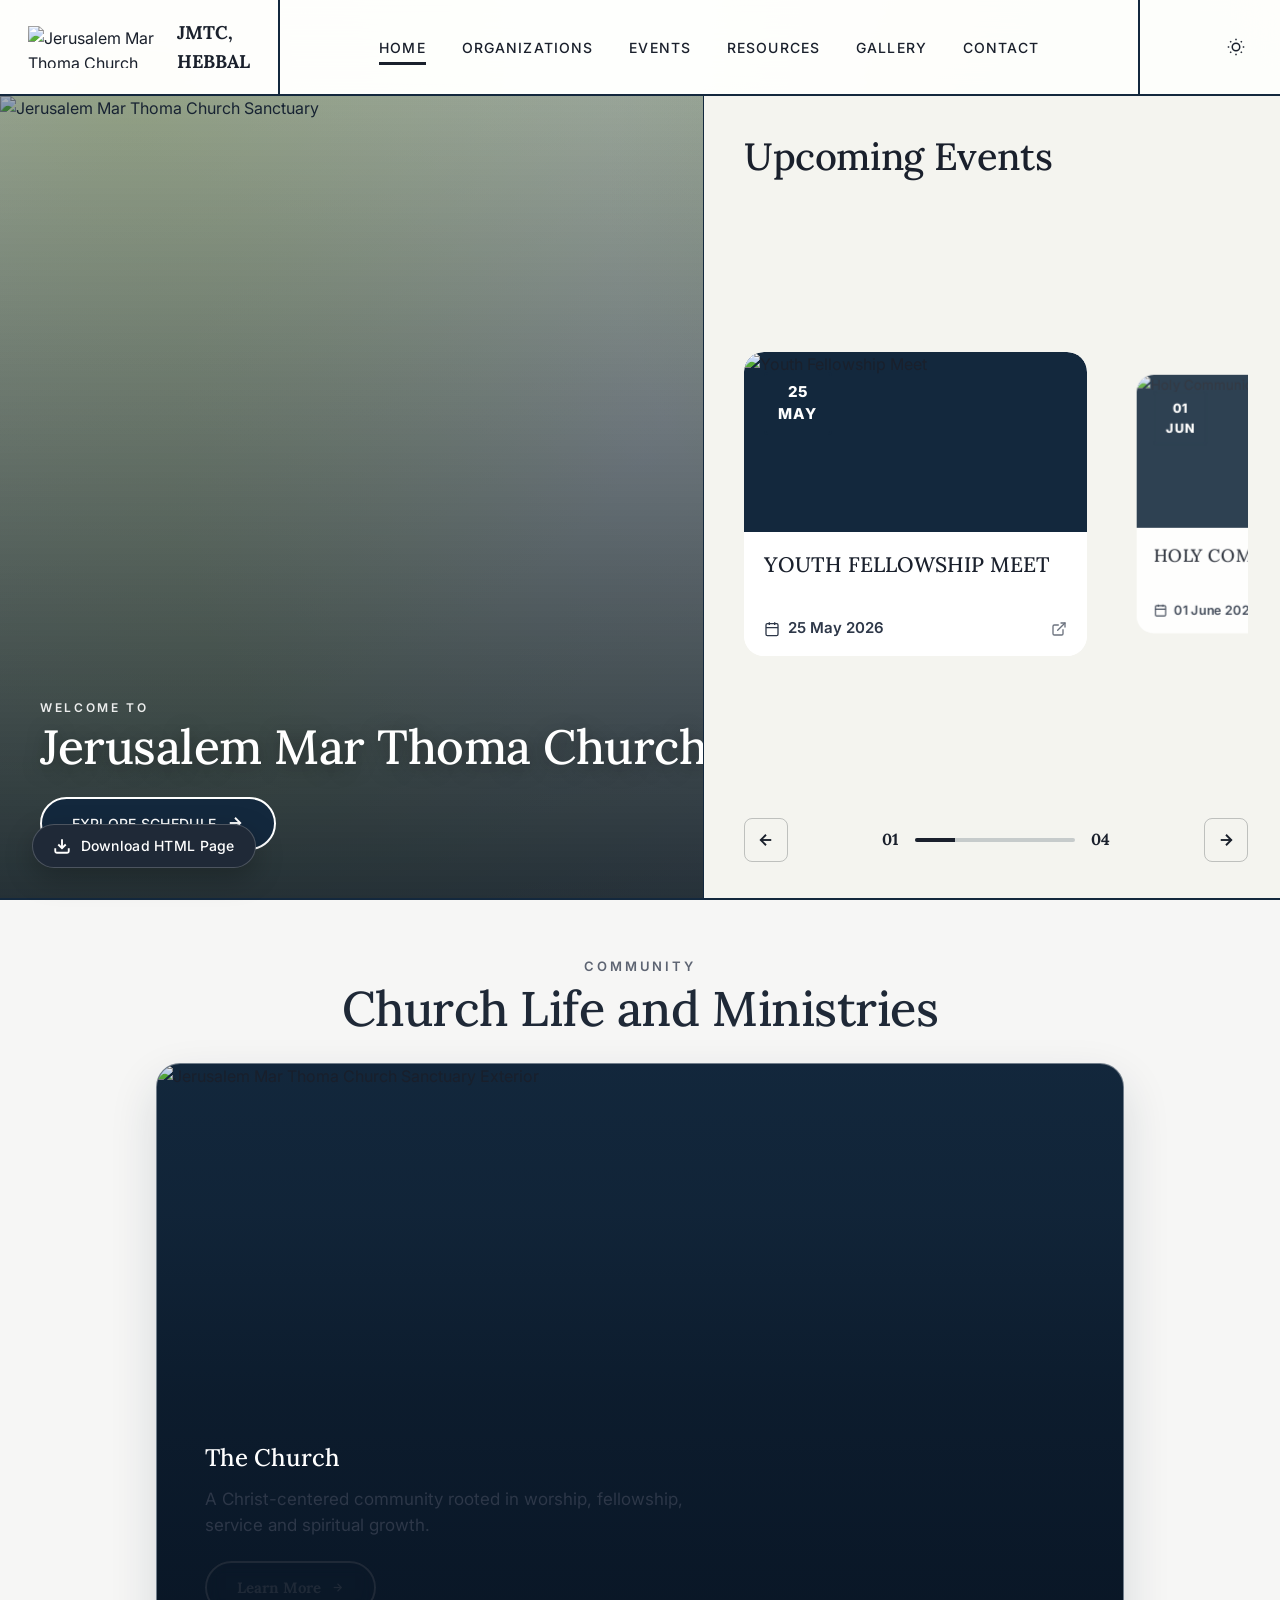
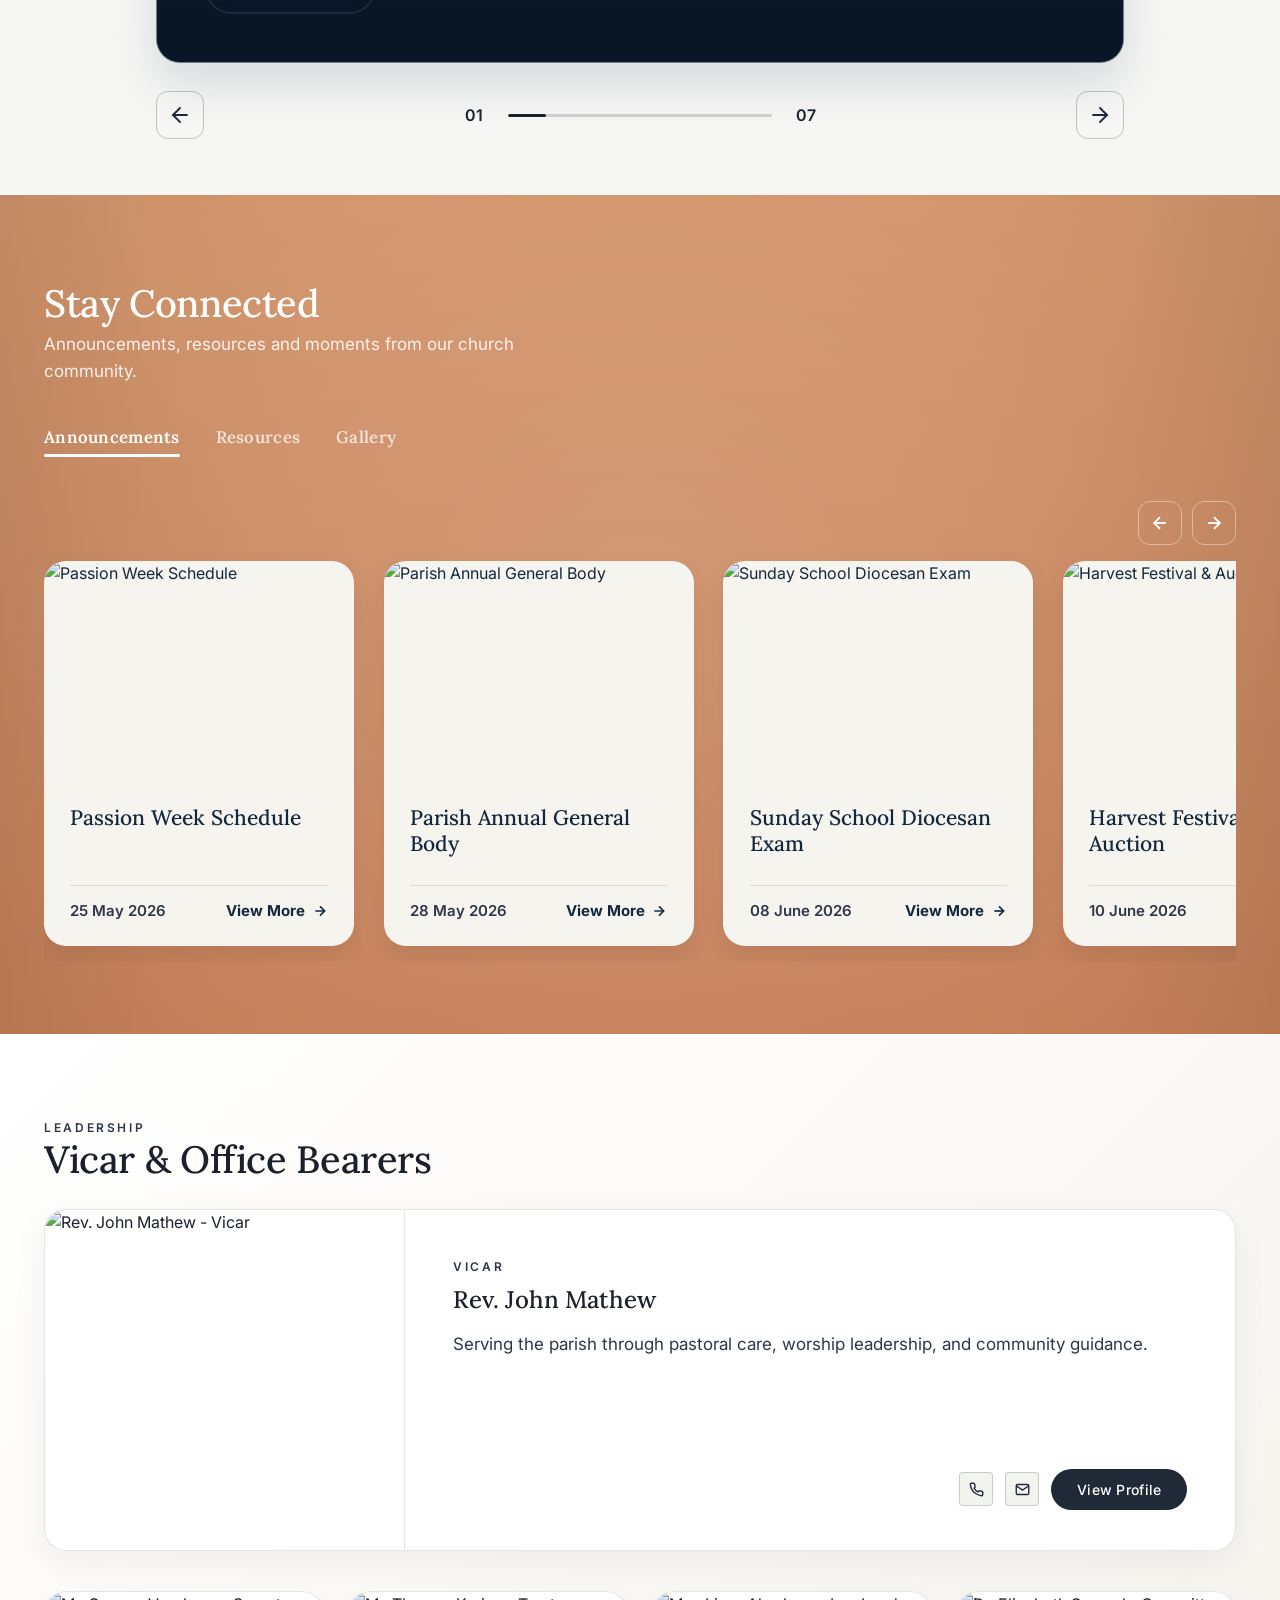
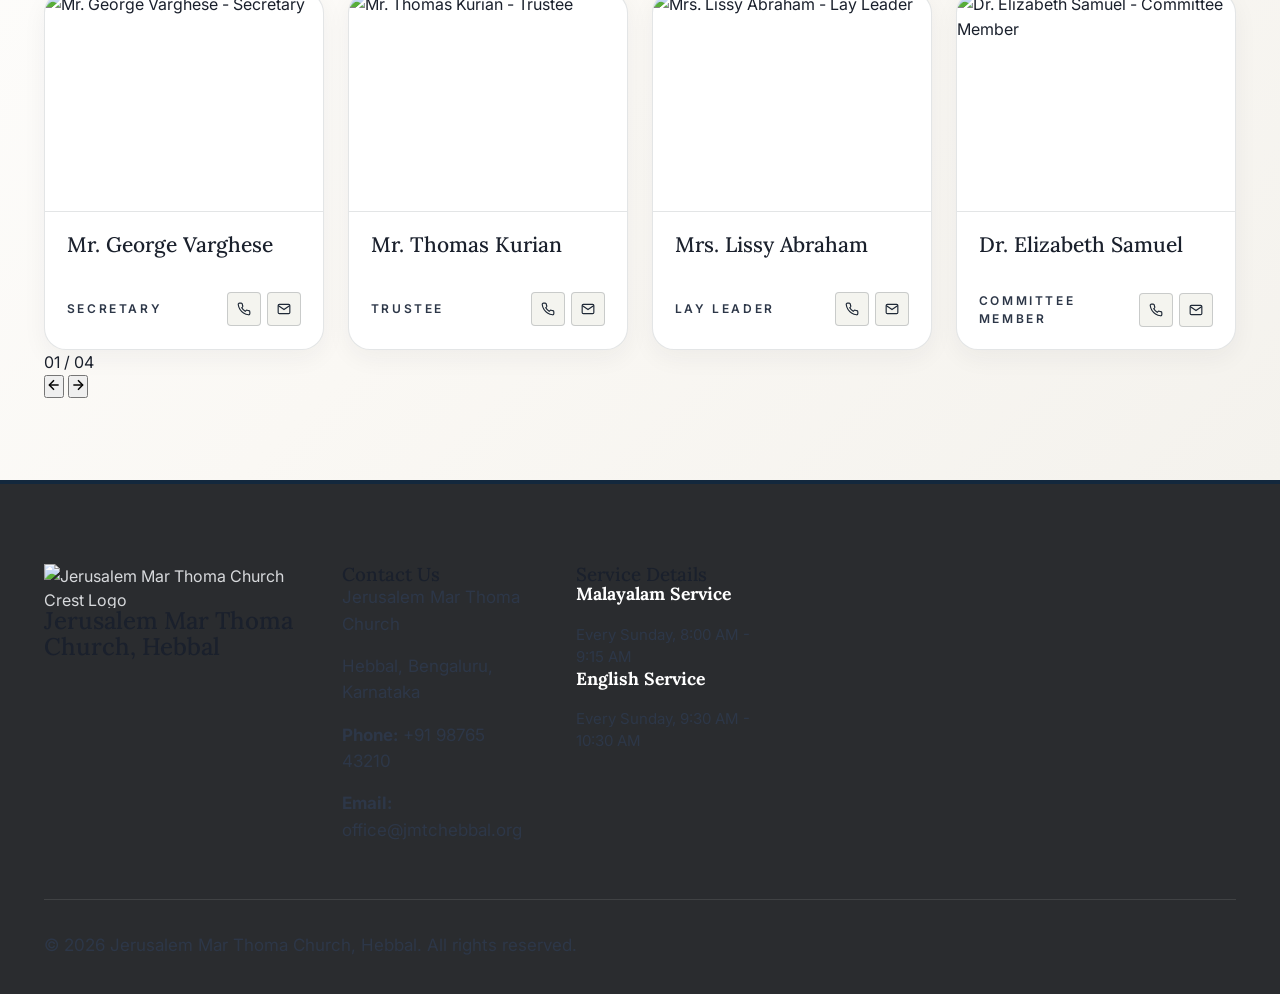
==== commit 0f01df5c: "Add files via upload" ====
--- a/jmtc_hebbal_website.html
+++ b/jmtc_hebbal_website.html
@@ -6,10 +6,10 @@
   <title>Jerusalem Mar Thoma Church, Hebbal | Growing in Faith, Serving in Love</title>
   <meta name="description" content="Welcome to Jerusalem Mar Thoma Church, Hebbal. A serene, welcoming parish family growing in faith, serving in love, and shining in hope.">
   
-  <!-- Google Fonts: Cormorant Garamond, Lora & Inter -->
+  <!-- Google Fonts: Lora (Display/Headings) & Inter (UI/Body) -->
   <link rel="preconnect" href="https://fonts.googleapis.com">
   <link rel="preconnect" href="https://fonts.gstatic.com" crossorigin>
-  <link href="https://fonts.googleapis.com/css2?family=Cormorant+Garamond:ital,wght@0,400;0,500;0,600;0,700;1,400&family=Lora:ital,wght@0,400;0,500;0,600;0,700;1,400;1,500&family=Inter:wght@400;500;600;700&display=swap" rel="stylesheet">
+  <link href="https://fonts.googleapis.com/css2?family=Inter:wght@400;500;600;700&family=Lora:ital,wght@0,400;0,500;0,600;0,700;1,400;1,500&display=swap" rel="stylesheet">
   
   <!-- Complete Standalone Stylesheet -->
   <style>
@@ -636,7 +636,7 @@
 .mag-arrow-btn:hover { background-color: rgba(255, 255, 255, 0.2) !important; border-color: #FFFFFF !important; transform: translateY(-1px); }
 .gallery-grid-line { display: none !important; }
 .community-progress-bar-wrap { display: flex; align-items: center; gap: 1.25rem; width: 100%; max-width: 360px; justify-content: center; margin: 0 auto; padding: 0; }
-.community-numeral { font-family: 'Cormorant Garamond', 'Lora', Georgia, serif !important; font-size: 1.25rem !important; font-weight: 700 !important; color: var(--color-text-primary); min-width: 28px; text-align: center; line-height: 1; letter-spacing: -0.01em; }
+.community-numeral { font-family: var(--font-ui) !important; font-size: 1rem !important; font-weight: 600 !important; color: var(--color-text-primary); min-width: 28px; text-align: center; line-height: 1; letter-spacing: -0.01em; }
 [data-theme="dark"] .community-numeral { color: #FFFFFF !important; }
 .community-progress-track { flex: 1; height: 3px; background-color: rgba(31, 41, 55, 0.18); border-radius: 2px; overflow: hidden; position: relative; }
 [data-theme="dark"] .community-progress-track { background-color: rgba(255, 255, 255, 0.25); }
@@ -649,7 +649,7 @@
   .split-hero-grid { display: flex; width: 100%; height: 100%; overflow: visible; }
   .hero-left-col { width: 55%; height: 100%; position: relative; overflow: hidden; display: flex; border-right: 1px solid var(--color-border); }
   .hero-image-wrap { position: relative; width: 100%; height: 100%; min-height: auto; display: flex; align-items: flex-end; padding: 3rem 2.5rem; }
-  .hero-overlay-title { font-family: 'Cormorant Garamond', 'Lora', Georgia, serif; font-size: clamp(1.8rem, 2.7vw, 2.75rem); white-space: nowrap; font-weight: 500; color: #FFFFFF; line-height: 1.1; letter-spacing: -0.01em; margin-bottom: 1.5rem; text-shadow: 0 4px 20px rgba(0, 0, 0, 0.4); }
+  .hero-overlay-title { font-family: var(--font-display); font-size: clamp(1.8rem, 2.7vw, 2.75rem); white-space: nowrap; font-weight: 500; color: #FFFFFF; line-height: 1.1; letter-spacing: -0.01em; margin-bottom: 1.5rem; text-shadow: 0 4px 20px rgba(0, 0, 0, 0.4); }
   .hero-right-col { width: 45%; height: 100%; padding: 2.5rem 2rem 1.75rem 2.5rem; display: flex; flex-direction: column; justify-content: space-between; box-sizing: border-box; background-color: var(--color-bg-secondary) !important; border: none !important; position: relative; overflow: visible; }
   [data-theme="dark"] .hero-right-col { background-color: #44496B !important; }
   .hero-events-header { padding: 0; margin-bottom: 0.75rem; }
@@ -698,6 +698,16 @@
   .hamburger-toggle { margin: 0 !important; display: block !important; }
   .nav-grid-menu { display: none !important; }
 
+  .split-hero-section { height: auto !important; min-height: auto !important; max-height: none !important; overflow: visible !important; }
+  .split-hero-grid { display: flex !important; flex-direction: column !important; width: 100% !important; height: auto !important; min-height: auto !important; }
+  .hero-left-col { width: 100% !important; height: 46vh !important; min-height: 340px !important; max-height: 440px !important; flex-shrink: 0 !important; position: relative !important; overflow: hidden !important; display: flex !important; border-right: none !important; border-bottom: 2px solid var(--color-border) !important; }
+  .hero-image-wrap { position: relative !important; width: 100% !important; height: 100% !important; min-height: 100% !important; display: flex !important; align-items: flex-end !important; padding: 2rem 1.5rem !important; box-sizing: border-box !important; }
+  .hero-church-img { position: absolute !important; inset: 0 !important; width: 100% !important; height: 100% !important; object-fit: cover !important; object-position: center !important; }
+  .hero-left-content { position: relative !important; z-index: 2 !important; color: #FFFFFF !important; width: 100% !important; max-width: 100% !important; }
+  .hero-overlay-title { white-space: normal !important; font-size: clamp(1.6rem, 5.5vw, 2.2rem) !important; margin-bottom: 1rem !important; line-height: 1.15 !important; }
+  .hero-right-col { width: 100% !important; height: auto !important; padding: 2rem 0 0 0 !important; background: transparent !important; border: none !important; backdrop-filter: none !important; -webkit-backdrop-filter: none !important; }
+  .hero-events-header { padding: 0 1.5rem; margin-bottom: 1.25rem; }
+
   .stay-connected-header-left { padding-left: 1.25rem !important; padding-right: 1.25rem !important; margin-bottom: 1.5rem !important; }
   .stay-connected-magazine-title { margin-left: 0 !important; padding-left: 0 !important; }
   .stay-connected-magazine-subcopy { margin-left: 0 !important; padding-left: 0 !important; margin-bottom: 1.5rem !important; }
